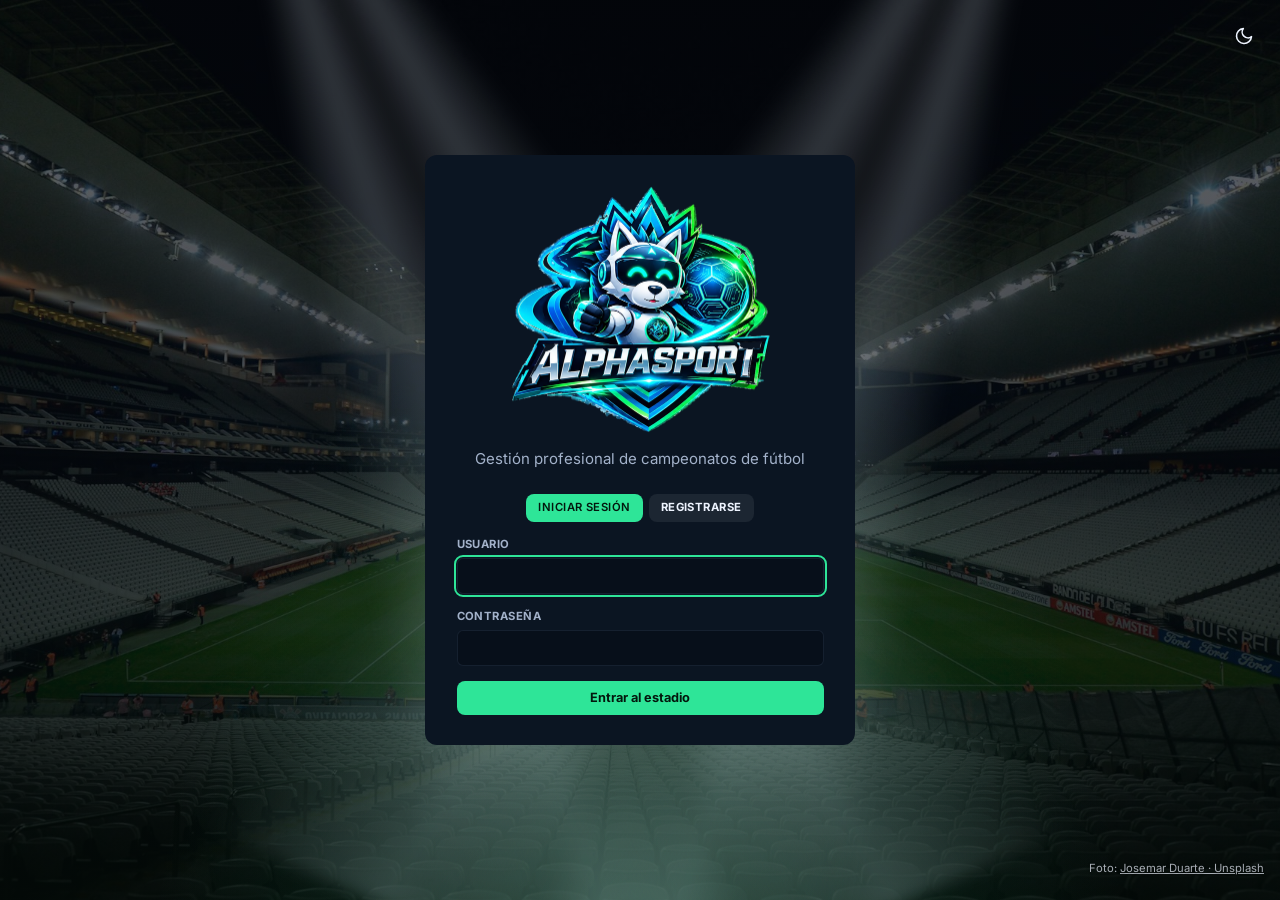
==== web/index.html @ e6d2677d "fix: reglas del usuario y validación en vivo en ambos tipos de cuenta Se reprodujo con una prueba lo" ====
<!DOCTYPE html>
<html lang="es">
<head>
  <meta charset="UTF-8">
  <meta name="viewport" content="width=device-width, initial-scale=1">
  <meta name="theme-color" content="#05080f">
  <title>AlphaSport · Gestor de campeonatos</title>
  <link rel="icon" href="img/logo.png" type="image/png">
  <script>try { if (localStorage.getItem('alphasport.tema') === 'claro') document.documentElement.dataset.tema = 'claro'; } catch (e) {}</script>
  <link rel="stylesheet" href="css/estilos.css">
</head>
<body>
  <div class="fondo-estadio" aria-hidden="true"><span class="foco izq"></span><span class="foco der"></span></div>

  <section id="login" class="login" hidden>
    <button class="btn fantasma icono tema-login" data-tema-alternar aria-label="Cambiar entre modo claro y oscuro" title="Modo claro / oscuro"><svg class="ico" viewBox="0 0 24 24" aria-hidden="true"><path d="M21 12.8A9 9 0 1 1 11.2 3a7 7 0 0 0 9.8 9.8Z"/></svg></button>
    <div class="login-escena">
    <!-- Al registrarse, dos lobitos salen de detrás del panel, uno por cada lado, saludando. -->
    <div class="lobito-lado izq" aria-hidden="true"><div class="lobito-asoma"><img src="img/mascota.webp" alt=""><span class="mano">👋</span></div></div>
    <div class="lobito-lado der" aria-hidden="true"><div class="lobito-asoma"><img src="img/mascota.webp" alt=""><span class="mano">👋</span></div></div>
    <div class="login-tarjeta vidrio">
      <img class="logo-login" src="img/logo-texto.png" alt="AlphaSport">
      <p class="login-lema">Gestión profesional de campeonatos de fútbol</p>
      <div class="pestanas-mini pestanas-acceso" role="tablist" aria-label="Acceso">
        <button type="button" role="tab" id="tabEntrar" data-acceso="entrar" class="activa" aria-selected="true" aria-controls="formLogin">Iniciar sesión</button>
        <button type="button" role="tab" id="tabRegistro" data-acceso="registro" aria-selected="false" aria-controls="formRegistro">Registrarse</button>
      </div>
      <form id="formLogin" class="form-acceso" role="tabpanel" aria-labelledby="tabEntrar">
        <label class="campo">Usuario<input id="loginUsuario" autocomplete="username" required autofocus></label>
        <label class="campo">Contraseña<input id="loginClave" type="password" autocomplete="current-password" required></label>
        <p id="loginError" class="error" role="alert" hidden>Usuario o contraseña incorrectos.</p>
        <button class="btn primario ancho" type="submit">Entrar al estadio</button>
      </form>
      <form id="formRegistro" class="form-acceso" role="tabpanel" aria-labelledby="tabRegistro" novalidate hidden>
        <fieldset class="tipos-cuenta">
          <legend class="campo">Tipo de cuenta</legend>
          <label class="tipo-cuenta">
            <input type="radio" name="tipoCuenta" value="ORGANIZADOR">
            <span><b>Organizador</b><small>Crea y gestiona torneos, equipos, partidos y noticias.</small></span>
          </label>
          <label class="tipo-cuenta">
            <input type="radio" name="tipoCuenta" value="AFICIONADO">
            <span><b>Aficionado</b><small>Sigue resultados y noticias, comenta y califica a los jugadores.</small></span>
          </label>
        </fieldset>
        <label class="campo">Nombre<input id="regNombre" autocomplete="name" maxlength="80" required></label>
        <label class="campo">Usuario<input id="regUsuario" autocomplete="username" maxlength="20" required spellcheck="false" autocapitalize="none">
          <small id="ayudaUsuario" class="pista-campo"></small>
          <ul id="reglasUsuario" class="reglas-clave" aria-label="Requisitos del usuario"></ul></label>
        <label class="campo">Correo<input id="regCorreo" type="email" autocomplete="email" maxlength="254" required>
          <small id="estadoCorreo" class="pista-campo" aria-live="polite"></small></label>
        <label class="campo">Contraseña<input id="regClave" type="password" autocomplete="new-password" maxlength="128" required>
          <ul id="reglasClave" class="reglas-clave" aria-label="Requisitos de la contraseña"></ul></label>
        <label class="campo">Confirmar contraseña<input id="regConfirmacion" type="password" autocomplete="new-password" maxlength="128" required>
          <small id="estadoConfirmacion" class="pista-campo" aria-live="polite"></small></label>
        <p id="registroError" class="error" role="alert" hidden></p>
        <button class="btn primario ancho" type="submit">Crear cuenta</button>
        <p id="avisoCuentasLocales" class="login-cambio" hidden>En la versión web sola, las cuentas se guardan solo en este navegador.</p>
      </form>
    </div>
    </div>
    <!-- Lobito pequeño que aparece en distintos sitios a los lados del panel, patea el balón y desaparece. -->
    <div class="lobito-patea" aria-hidden="true"><div class="lobito-giro"><img class="lobito" src="img/lobito-patea.webp" alt=""><img class="lobito-balon" src="img/balon-lobito.webp" alt=""></div></div>
    <p class="credito-foto"><span class="noche">Foto: <a href="https://unsplash.com/photos/an-empty-stadium-with-a-soccer-field-at-night-pitDMdAjynU" target="_blank" rel="noopener">Josemar Duarte · Unsplash</a></span><span class="dia">Foto: <a href="https://unsplash.com/photos/green-and-brown-football-stadium-under-blue-sky-during-daytime-wbdrpnbn_DE" target="_blank" rel="noopener">Miguel Ramírez · Unsplash</a></span></p>
  </section>

  <div id="app" class="app" hidden>
    <aside class="barra-lateral vidrio">
      <div class="marca-lateral"><img src="img/logo.png" alt=""><span>Alpha<b>Sport</b></span><small>Gestor de campeonatos</small>
        <div id="perfil" class="perfil" hidden><span id="perfilInicial" class="perfil-avatar" aria-hidden="true"></span><span class="perfil-texto"><small>Bienvenido</small><strong id="perfilUsuario"></strong></span></div></div>
      <nav class="navegacion" id="navegacionSecciones" aria-label="Secciones">
        <button data-vista="campeonatos" hidden><svg viewBox="0 0 24 24"><path d="M8 4h8v5a4 4 0 0 1-8 0V4ZM8 6H5a3 3 0 0 0 3 4M16 6h3a3 3 0 0 1-3 4M12 13v4M9 17h6v4H9z"/></svg><span id="navCampeonatos">Mis campeonatos</span></button>
        <button data-vista="equipos" class="activa"><svg viewBox="0 0 24 24"><path d="M12 2 4 5v6c0 5 3.4 9.4 8 11 4.6-1.6 8-6 8-11V5l-8-3Z"/></svg><span>Equipos</span></button>
        <button data-vista="partidos"><svg viewBox="0 0 24 24"><rect x="3" y="5" width="18" height="16" rx="2"/><path d="M3 10h18M8 3v4M16 3v4"/></svg><span id="navPartidos">Partidos</span></button>
        <button data-vista="votaciones" hidden><svg viewBox="0 0 24 24"><path d="m12 3 2.7 5.8 6.3.8-4.6 4.3 1.2 6.2L12 17l-5.6 3.1 1.2-6.2L3 9.6l6.3-.8Z"/></svg><span>Votaciones <b id="cuentaVotaciones" class="contador" hidden></b></span></button>
        <button data-vista="posiciones"><svg viewBox="0 0 24 24"><path d="M4 20V10M10 20V4M16 20v-7M22 20H2"/></svg><span>Posiciones</span></button>
        <button data-vista="llaves"><svg viewBox="0 0 24 24"><path d="M3 4h5v6H3M3 14h5v6H3M8 7h4v10H8M12 12h5M17 9h4v6h-4"/></svg><span>Llaves</span></button>
        <button data-vista="sanciones"><svg viewBox="0 0 24 24"><rect x="5" y="4" width="9" height="13" rx="1.5"/><rect x="10" y="7" width="9" height="13" rx="1.5"/></svg><span>Estadísticas</span></button>
        <button data-vista="noticias"><svg viewBox="0 0 24 24"><path d="M4 5h13v14H6a2 2 0 0 1-2-2V5ZM17 9h3v8a2 2 0 0 1-2 2M7 9h7M7 13h7M7 16h4"/></svg><span>Noticias</span></button>
        <button data-vista="reglas"><svg viewBox="0 0 24 24"><path d="M6 3h9l4 4v14H6zM15 3v4h4M9 12h7M9 16h7"/></svg><span>Reglas</span></button>
        <button type="button" class="nav-mas" id="navMas" aria-expanded="false" aria-controls="navegacionSecciones" hidden><svg viewBox="0 0 24 24"><path d="M4 7h16M4 12h16M4 17h16"/></svg><span>Más</span></button>
      </nav>
      <div class="lateral-pie">
        <span id="chipRol" class="chip chip-rol"></span>
        <button id="btnHistorial" class="btn fantasma ancho"><svg class="ico" viewBox="0 0 24 24" aria-hidden="true"><path d="M8 4h8v5a4 4 0 0 1-8 0V4ZM8 6H5a3 3 0 0 0 3 4M16 6h3a3 3 0 0 1-3 4M12 13v4M9 17h6v4H9z"/></svg>Historial</button>
        <button class="btn fantasma ancho boton-tema" data-tema-alternar><svg class="ico" viewBox="0 0 24 24" aria-hidden="true"><path d="M21 12.8A9 9 0 1 1 11.2 3a7 7 0 0 0 9.8 9.8Z"/></svg>Modo claro / oscuro</button>
      </div>
    </aside>

    <main class="principal">
      <header class="marcador-principal vidrio">
        <img class="logo-movil" src="img/logo.png" alt="AlphaSport">
        <div class="marcador-info">
          <h1 id="titulo">AlphaSport</h1>
          <label id="filaSelector" class="selector-campeonato" hidden>Campeonato <select id="selCampeonato" aria-label="Campeonato que gestiona"></select></label>
          <div class="chips"><span id="sobreEstado" class="chip chip-estado">En curso</span><span id="chipFormato" class="chip"></span><span id="chipEquipos" class="chip"></span><span id="chipLectura" class="chip chip-lectura" hidden>Visitante · solo lectura</span></div>
          <p id="estado" class="estado-vivo"></p>
        </div>
        <div class="marcador-acciones">
          <button id="btnAvanzar" class="btn primario grande" data-solo-admin>Iniciar campeonato</button>
          <button id="btnCampeon" class="btn dorado" hidden>Ver campeón</button>
          <button class="btn fantasma icono tema-movil" data-tema-alternar aria-label="Cambiar entre modo claro y oscuro" title="Modo claro / oscuro"><svg class="ico" viewBox="0 0 24 24" aria-hidden="true"><path d="M21 12.8A9 9 0 1 1 11.2 3a7 7 0 0 0 9.8 9.8Z"/></svg></button>
          <div class="menu">
            <button id="btnMenu" class="btn fantasma" aria-haspopup="menu" aria-expanded="false" aria-controls="menuArchivo"><svg class="ico" viewBox="0 0 24 24" aria-hidden="true"><path d="M4 7h16M4 12h16M4 17h16"/></svg>Archivo</button>
            <div id="menuArchivo" class="menu-lista vidrio" role="menu" aria-labelledby="btnMenu" hidden>
              <button role="menuitem" tabindex="-1" data-accion="nuevo" data-solo-admin>Nuevo campeonato…</button>
              <button role="menuitem" tabindex="-1" data-accion="siguiente" id="menuSiguiente" data-solo-admin>Siguiente torneo corto (Clausura)…</button>
              <button role="menuitem" tabindex="-1" data-accion="cambiarFormato" data-solo-admin>Cambiar formato del campeonato…</button>
              <button role="menuitem" tabindex="-1" data-accion="terminar" data-solo-admin>Terminar campeonato…</button>
              <button role="menuitem" tabindex="-1" data-accion="cancelar" class="opcion-peligro" data-solo-admin>Eliminar campeonato…</button>
              <hr role="separator" data-solo-admin>
              <button role="menuitem" tabindex="-1" data-accion="exportar">Descargar respaldo</button>
              <button role="menuitem" tabindex="-1" data-accion="importar" data-solo-admin>Abrir respaldo…</button>
              <button role="menuitem" tabindex="-1" data-accion="historialTxt">Exportar historial (.txt)</button>
              <button role="menuitem" tabindex="-1" data-accion="historial">Historial de campeonatos</button>
              <hr role="separator">
              <button role="menuitem" tabindex="-1" data-accion="salir">Cerrar sesión</button>
              <button role="menuitem" tabindex="-1" data-accion="cerrar" id="menuCerrar">Cerrar programa</button>
            </div>
          </div>
        </div>
        <input id="archivoImportar" type="file" hidden>
      </header>

      <section id="vista-campeonatos" class="vista" hidden>
        <div class="cabecera-vista">
          <div><h2 id="tituloCampeonatos">Mis campeonatos</h2><p id="ayudaCampeonatos" class="sutil">Cada campeonato tiene sus propios equipos, partidos y resultados. Elija cuál gestionar.</p></div>
          <button type="button" id="btnNuevoCampeonato" class="btn" data-solo-admin>+ Nuevo campeonato</button>
        </div>
        <div id="listaCampeonatos" class="grid-campeonatos"></div>
        <div id="bloqueSinOrganizador" hidden>
          <h3 class="titulo-seccion">Campeonatos sin organizador</h3>
          <p class="sutil pequeno">Quedaron de antes de que hubiera varios campeonatos. El primero que lo tome pasa a gestionarlo.</p>
          <div id="listaSinOrganizador" class="grid-campeonatos"></div>
        </div>
      </section>

      <section id="vista-equipos" class="vista">
        <div class="cabecera-vista">
          <div><h2>Equipos</h2><p id="ayudaEquipos" class="sutil"></p></div>
          <form id="formRapido" class="fila-form" data-solo-admin>
            <input id="nombreRapido" placeholder="Nombre del equipo" maxlength="60">
            <button class="btn">Agregar</button>
            <button type="button" id="btnEquipoCompleto" class="btn fantasma">+ Con plantilla</button>
            <button type="button" id="btnDatosPrueba" class="btn fantasma" title="Crear equipos inventados con plantilla completa a partir de una semilla"><svg class="ico" viewBox="0 0 24 24" aria-hidden="true"><path d="M12 3a9 9 0 1 0 0 18 9 9 0 0 0 0-18Zm0 4 3.5 2.6-1.3 4.1H9.8L8.5 9.6 12 7Z"/></svg>Datos de prueba</button>
          </form>
        </div>
        <div id="barraDivisiones" class="barra-divisiones vidrio" hidden></div>
        <div id="gridEquipos" class="grid-equipos"></div>
      </section>

      <section id="vista-partidos" class="vista" hidden>
        <div class="cabecera-vista">
          <div><h2 id="tituloPartidos">Partidos</h2><p id="ayudaPartidos" class="sutil">Calendario y resultados.</p></div>
          <div class="filtros">
            <button type="button" id="btnRapido" data-solo-admin class="btn mini fantasma" aria-pressed="false" title="Escribir los marcadores directamente en la lista"><svg class="ico" viewBox="0 0 24 24" aria-hidden="true"><path d="M13 2 4 14h7l-1 8 9-12h-7l1-8Z"/></svg>Carga rápida</button>
            <select id="filtroFase" aria-label="Fase"></select>
            <select id="filtroEstado" aria-label="Estado">
              <option value="todos">Todos los estados</option><option value="pendientes">Pendientes</option>
              <option value="jugados">Jugados</option><option value="aplazados">Aplazados / suspendidos</option>
            </select>
            <select id="filtroEquipo" aria-label="Equipo"></select>
          </div>
        </div>
        <!-- Administrador: la gestión del partido en dos pasos (como Noticias) -->
        <div id="pestanasPartidos" class="pestanas-mini pestanas-noticias" role="tablist" aria-label="Gestionar partidos" hidden>
          <button type="button" role="tab" id="tabPrevia" data-pp="previa" aria-controls="listaPartidos">Previa del partido <span id="cuentaPrevia" class="contador">0</span></button>
          <button type="button" role="tab" id="tabResultados" data-pp="resultados" aria-controls="listaPartidos">Registrar resultados</button>
        </div>
        <p id="ayudaPestanaPartidos" class="sutil pequeno" hidden></p>
        <div id="listaPartidos"></div>
      </section>

      <!-- [REQ-07] Solo visitante: partidos con la votación abierta -->
      <section id="vista-votaciones" class="vista" hidden>
        <div class="cabecera-vista"><div><h2>Votaciones</h2><p class="sutil">Califique del 1 al 10 a los jugadores de los partidos terminados antes de que cierre la votación.</p></div></div>
        <div id="listaVotaciones" class="lista-votaciones"></div>
      </section>

      <section id="vista-posiciones" class="vista" hidden>
        <div class="cabecera-vista">
          <h2>Tabla de posiciones</h2>
          <div class="filtros">
            <button type="button" id="btnColumnas" class="btn mini fantasma columnas-tabla" aria-pressed="false">Ver todas las columnas</button>
            <select id="selectorTabla" aria-label="Tabla"></select>
          </div>
        </div>
        <div class="tabla-envoltura vidrio">
          <table id="tablaPos" class="tabla posiciones">
            <caption class="solo-lector">Tabla de posiciones</caption>
            <thead><tr><th scope="col" class="num"><abbr title="Posición">#</abbr></th><th scope="col">Equipo</th>
              <th scope="col" class="num"><abbr title="Partidos jugados">PJ</abbr></th><th scope="col" class="num extra"><abbr title="Ganados">G</abbr></th>
              <th scope="col" class="num extra"><abbr title="Empatados">E</abbr></th><th scope="col" class="num extra"><abbr title="Perdidos">P</abbr></th>
              <th scope="col" class="num extra"><abbr title="Goles a favor">GF</abbr></th><th scope="col" class="num extra"><abbr title="Goles en contra">GC</abbr></th>
              <th scope="col" class="num"><abbr title="Diferencia de goles">DG</abbr></th><th scope="col" class="num extra"><abbr title="Tarjetas amarillas">TA</abbr></th>
              <th scope="col" class="num extra"><abbr title="Tarjetas rojas">TR</abbr></th><th scope="col" class="num"><abbr title="Puntos">Pts</abbr></th></tr></thead>
            <tbody id="tablaPosiciones"></tbody>
          </table>
        </div>
        <p id="leyendaPosiciones" class="sutil pequeno"></p>
      </section>

      <section id="vista-llaves" class="vista" hidden>
        <div class="cabecera-vista"><h2>Llaves</h2></div>
        <div id="contenedorLlaves"></div>
      </section>

      <section id="vista-sanciones" class="vista" hidden>
        <div class="cabecera-vista">
          <div><h2>Estadísticas del campeonato</h2><p id="ayudaEstadisticas" class="sutil"></p></div>
          <div class="pestanas-mini" role="tablist" aria-label="Estadísticas del campeonato">
            <button type="button" role="tab" data-est="goleadores" class="activa" aria-selected="true">Goleadores</button>
            <button type="button" role="tab" data-est="asistencias" aria-selected="false">Asistencias</button>
            <button type="button" role="tab" data-est="valla" aria-selected="false">Valla menos vencida</button>
            <button type="button" role="tab" data-est="juegoLimpio" aria-selected="false">Juego limpio</button>
          </div>
        </div>

        <div id="est-goleadores" class="panel-estadistica" role="tabpanel">
          <div class="tabla-envoltura vidrio">
            <table class="tabla">
              <thead><tr><th scope="col" class="num">#</th><th scope="col">Jugador</th><th scope="col">Equipo</th><th scope="col" class="num">Goles</th><th scope="col" class="num"><abbr title="Asistencias">Asist.</abbr></th></tr></thead>
              <tbody id="tablaGoleadores"></tbody>
            </table>
          </div>
          <p id="golesSinAutor" class="sutil pequeno"></p>
          <h3 class="titulo-registro" data-solo-admin>Registro de goles</h3>
          <div class="tabla-envoltura vidrio" data-solo-admin>
            <table class="tabla apilable">
              <thead><tr><th scope="col">Partido</th><th scope="col" class="num">Min.</th><th scope="col">Equipo</th><th scope="col">Gol</th><th scope="col">Asistencia</th><th scope="col"><span class="solo-lector">Acción</span></th></tr></thead>
              <tbody id="tablaRegistroGoles"></tbody>
            </table>
          </div>
        </div>

        <div id="est-asistencias" class="panel-estadistica" role="tabpanel" hidden>
          <div class="tabla-envoltura vidrio">
            <table class="tabla">
              <thead><tr><th scope="col" class="num">#</th><th scope="col">Jugador</th><th scope="col">Equipo</th><th scope="col" class="num">Asistencias</th><th scope="col" class="num">Goles</th></tr></thead>
              <tbody id="tablaAsistencias"></tbody>
            </table>
          </div>
        </div>

        <div id="est-valla" class="panel-estadistica" role="tabpanel" hidden>
          <div class="tabla-envoltura vidrio">
            <table class="tabla">
              <thead><tr><th scope="col" class="num">#</th><th scope="col">Equipo</th><th scope="col" class="num"><abbr title="Partidos jugados">PJ</abbr></th><th scope="col" class="num">Goles recibidos</th><th scope="col" class="num">Por partido</th><th scope="col" class="num">Vallas invictas</th></tr></thead>
              <tbody id="tablaValla"></tbody>
            </table>
          </div>
          <p class="sutil pequeno">Orden: menos goles recibidos por partido; luego menos goles en total y más vallas invictas.</p>
        </div>

        <div id="est-juegoLimpio" class="panel-estadistica" role="tabpanel" hidden>
          <div class="tabla-envoltura vidrio">
            <table class="tabla">
              <thead><tr><th scope="col" class="num">#</th><th scope="col">Equipo</th><th scope="col" class="num"><abbr title="Partidos jugados">PJ</abbr></th><th scope="col" class="num">Amarillas</th><th scope="col" class="num">Rojas</th><th scope="col" class="num">Puntos</th><th scope="col" class="num">Por partido</th></tr></thead>
              <tbody id="tablaFairPlay"></tbody>
            </table>
          </div>
          <p class="sutil pequeno">Amarilla = 1 punto, roja = 3. Gana el que tenga menos puntos por partido.</p>
          <div class="cabecera-vista sub-cabecera">
            <div><h2>Tarjetas y sanciones</h2><p id="resumenSanciones" class="sutil"></p></div>
            <select id="filtroSanciones" aria-label="Filtro">
              <option value="todas">Todas las tarjetas</option><option value="rojas">Solo rojas</option><option value="pendientes">Suspensiones vigentes</option>
            </select>
          </div>
          <div class="tabla-envoltura vidrio">
            <table class="tabla apilable">
              <thead><tr><th scope="col">Partido</th><th scope="col">Fecha</th><th scope="col">Equipo</th><th scope="col">Jugador</th><th scope="col">Tarjeta</th><th scope="col" class="num">Fechas</th><th scope="col">Estado</th><th scope="col"><span class="solo-lector">Acción</span></th></tr></thead>
              <tbody id="tablaSanciones"></tbody>
            </table>
          </div>
        </div>
      </section>

      <section id="vista-noticias" class="vista" hidden>
        <div class="cabecera-vista">
          <div><h2>Noticias</h2><p id="ayudaNoticias" class="sutil"></p></div>
          <button type="button" id="btnNuevaNoticia" class="btn primario"></button>
        </div>
        <!-- Administrador: dos pestañas para no mezclar lo que espera moderación con lo publicado -->
        <div id="pestanasNoticias" class="pestanas-mini pestanas-noticias" role="tablist" aria-label="Noticias del administrador" hidden>
          <button type="button" role="tab" id="tabPendientes" data-nt="pendientes" aria-controls="panelPendientes">Pendientes por aprobar <span id="cuentaPendientes" class="contador">0</span></button>
          <button type="button" role="tab" id="tabPublicadas" data-nt="publicadas" aria-controls="panelPublicadas">Publicadas y oficiales <span id="cuentaPublicadas" class="contador">0</span></button>
        </div>
        <section id="panelPendientes" class="panel-noticias" role="tabpanel" aria-labelledby="tabPendientes" hidden>
          <p class="sutil pequeno">Aportes enviados por los visitantes. Nadie los ve hasta que usted los apruebe.</p>
          <div id="listaPendientes" class="lista-noticias"></div>
        </section>
        <section id="panelPublicadas" class="panel-noticias" role="tabpanel" aria-labelledby="tabPublicadas">
          <p id="ayudaPublicadas" class="sutil pequeno" hidden>Lo que ven los visitantes: las noticias oficiales y los aportes ya aprobados.</p>
          <div id="listaNoticias" class="lista-noticias"></div>
        </section>
      </section>

      <section id="vista-reglas" class="vista" hidden>
        <div class="cabecera-vista"><h2>Reglas del campeonato</h2></div>
        <div class="dos-columnas">
          <article class="tarjeta vidrio">
            <h3 id="reglasFormato"></h3>
            <p id="reglasDescripcion" class="sutil"></p>
            <ul id="reglasLista" class="lista-reglas"></ul>
          </article>
          <article class="tarjeta vidrio">
            <h3>Criterios de desempate</h3>
            <p class="sutil">Se aplican en este orden cuando dos equipos empatan en puntos.</p>
            <div id="criteriosReglas"></div>
            <button id="btnAplicarCriterios" class="btn" data-solo-admin>Aplicar criterios</button>
          </article>
        </div>
      </section>
    </main>
  </div>

  <dialog id="dlgMensaje" class="dialogo pequeno-dlg">
    <h3 id="msgTitulo"></h3>
    <div id="msgTexto" class="msg-texto"></div>
    <div class="acciones"><button id="msgNo" class="btn fantasma">Cancelar</button><button id="msgSi" class="btn primario">Aceptar</button></div>
  </dialog>

  <dialog id="dlgEquipo" class="dialogo">
    <form id="formEquipo">
      <h3 id="eqTitulo">Equipo</h3>
      <div class="eq-cabecera">
        <div class="eq-escudo">
          <button type="button" id="eqEscudo" class="escudo-boton" aria-label="Escudo del equipo"></button>
          <button type="button" id="eqSubirEscudo" class="btn mini fantasma">Subir escudo</button>
        </div>
        <div class="rejilla-2">
          <label class="campo">Nombre del equipo<input id="eqNombre" maxlength="60" required></label>
          <label class="campo">Estadio / cancha<input id="eqEstadio" maxlength="60"></label>
        </div>
      </div>
      <fieldset class="grupo"><legend>Director técnico</legend>
        <div class="rejilla-3">
          <label class="campo">Nombre<input id="dtNombre" maxlength="60"></label>
          <label class="campo">Documento<input id="dtDocumento" maxlength="20"></label>
          <label class="campo">Nacionalidad<input id="dtNacionalidad" maxlength="30"></label>
        </div>
      </fieldset>
      <fieldset class="grupo"><legend>Plantilla</legend>
        <div class="fila-jugador">
          <button type="button" id="jgFoto" class="foto-boton" aria-label="Foto tipo cédula del jugador"></button>
          <label class="campo">Dorsal<input id="jgDorsal" type="number" min="1" max="99"></label>
          <label class="campo">Nombre<input id="jgNombre" maxlength="60"></label>
          <label class="campo">Documento<input id="jgDocumento" maxlength="20"></label>
          <label class="campo">Posición<select id="jgPosicion"></select></label>
          <button type="button" id="jgAgregar" class="btn">Agregar</button>
        </div>
        <p id="jgError" class="error" role="alert" hidden></p>
        <div class="tabla-envoltura"><table class="tabla compacta">
          <thead><tr><th><span class="solo-lector">Foto</span></th><th class="num">#</th><th>Jugador</th><th>Documento</th><th>Posición</th><th>Tarjetas</th><th></th></tr></thead>
          <tbody id="tablaJugadores"></tbody>
        </table></div>
      </fieldset>
      <p id="eqError" class="error" role="alert" hidden></p>
      <div class="acciones"><button type="button" id="eqCancelar" class="btn fantasma">Cancelar</button><button class="btn primario">Guardar equipo</button></div>
    </form>
  </dialog>

  <dialog id="dlgPartido" class="dialogo" aria-labelledby="ptContexto">
    <form id="formPartido">
      <h3 id="ptContexto"></h3>
      <div class="marcador-partido">
        <span id="ptLocal" class="equipo-nombre"></span>
        <div id="ptLed" class="goles-led"><input id="ptGL" type="number" min="0" inputmode="numeric" placeholder="–" aria-label="Goles local" aria-describedby="ptError"><span>:</span><input id="ptGV" type="number" min="0" inputmode="numeric" placeholder="–" aria-label="Goles visitante" aria-describedby="ptError"></div>
        <span id="ptVs" class="vs" hidden>VS</span>
        <span id="ptVisitante" class="equipo-nombre"></span>
      </div>
      <p id="ptAyudaPrevia" class="sutil pequeno" hidden>Lo que guarde aquí lo ve el visitante en la previa del partido y queda listo en «Registrar resultados» para anotar goles, tarjetas y cambios.</p>
      <div id="ptFilaEstado" class="rejilla-2">
        <!-- Las opciones dependen del paso: la previa (pendiente / aplazado / suspendido) o el resultado (jugado / en juego) -->
        <label class="campo">Estado<select id="ptEstado"></select></label>
        <div id="ptPenales" class="penales">
          <label class="check"><input type="checkbox" id="ptHayPenales"> Se definió por penales</label>
          <div class="goles-led mini"><input id="ptPL" type="number" min="0" aria-label="Penales local"><span>:</span><input id="ptPV" type="number" min="0" aria-label="Penales visitante"></div>
        </div>
      </div>
      <!-- ===== Previa del partido: lo que se define antes del pitazo ===== -->
      <fieldset id="ptProgramacion" class="grupo"><legend>Fecha, hora y sede</legend>
        <div class="rejilla-4">
          <label class="campo">Fecha<input id="ptFecha" type="date"></label>
          <label class="campo">Hora<input id="ptHora" type="time"></label>
          <label class="campo">Sede / estadio<input id="ptSede" maxlength="60"></label>
          <label class="campo">Observaciones<input id="ptObs" maxlength="120"></label>
        </div>
      </fieldset>
      <!-- Registrar resultados: la alineación de la previa queda resumida (y plegada si está completa) -->
      <div id="ptResumenPrevia" class="resumen-previa">
        <div><b>Alineación de la previa</b><p id="ptResumenTexto" class="sutil pequeno"></p><p id="ptSinXI" class="advertencia pequeno" hidden>Para registrar cambios hace falta el XI inicial de los dos equipos. Defínalo en la «Previa del partido» o aquí mismo.</p></div>
        <button type="button" id="ptPlegar" class="btn mini fantasma" aria-controls="ptAlineacion" aria-expanded="false">Corregir alineación</button>
      </div>
      <div id="ptAlineacion">
      <fieldset id="ptFormacion" class="grupo"><legend>Formación táctica</legend>
        <div class="rejilla-2">
          <label class="campo"><span id="fmLocalNombre"></span><select id="fmLocal"></select></label>
          <label class="campo"><span id="fmVisitanteNombre"></span><select id="fmVisitante"></select></label>
        </div>
        <p class="sutil pequeno">El detalle del partido ubica el XI en la cancha según esta formación.</p>
      </fieldset>
      <fieldset id="ptXI" class="grupo"><legend>XI inicial</legend>
        <p class="sutil pequeno">Marque los 11 jugadores que inician el partido en cada equipo. Los demás quedan como suplentes y son los únicos que pueden entrar en un cambio.</p>
        <div id="xiEquipos" class="xi-equipos"></div>
      </fieldset>
      </div>
      <!-- ===== Registrar resultados: lo que pasó en el juego ===== -->
      <fieldset id="ptGoles" class="grupo"><legend>Goles</legend>
        <div class="fila-gol">
          <label class="campo">Equipo<select id="glEquipo"></select></label>
          <label class="campo campo-minuto">Minuto<input id="glMinuto" type="number" min="1" max="130" inputmode="numeric" placeholder="–"></label>
          <label class="check check-campo"><input type="checkbox" id="glEnContra"> En contra (autogol)</label>
          <label class="campo">Autor<select id="glAutor"></select></label>
          <label class="campo">Asistencia<select id="glAsistente"></select></label>
          <button type="button" id="glAgregar" class="btn">Agregar gol</button>
        </div>
        <ul id="glLista" class="lista-tarjetas lista-goles"></ul>
        <p class="sutil pequeno">Registrar quién marcó alimenta las tablas de goleadores y asistencias. No puede haber más goles registrados que en el marcador.</p>
      </fieldset>
      <fieldset id="ptTarjetas" class="grupo"><legend>Tarjetas por jugador</legend>
        <div class="fila-tarjeta">
          <label class="campo">Equipo<select id="tjEquipo"></select></label>
          <label class="campo">Jugador<select id="tjJugador"></select></label>
          <label class="campo">Tarjeta<select id="tjTipo"><option value="AMARILLA">Amarilla</option><option value="ROJA">Roja</option></select></label>
          <label class="campo campo-minuto">Minuto<input id="tjMinuto" type="number" min="1" max="130" inputmode="numeric" placeholder="–"></label>
          <label id="tjFilaFechas" class="campo">Fechas fuera<input id="tjFechas" type="number" min="1" max="20" value="1"></label>
          <button type="button" id="tjAgregar" class="btn">Agregar</button>
        </div>
        <ul id="tjLista" class="lista-tarjetas"></ul>
        <p id="tjSuspendidos" class="sutil pequeno"></p>
      </fieldset>
      <fieldset id="ptCambios" class="grupo"><legend>Cambios</legend>
        <div class="fila-cambio">
          <label class="campo">Equipo<select id="cbEquipo"></select></label>
          <label class="campo campo-minuto">Minuto<input id="cbMinuto" type="number" min="1" max="130" inputmode="numeric" placeholder="66"></label>
          <label class="campo">Sale<select id="cbSale"></select></label>
          <label class="campo">Entra<select id="cbEntra"></select></label>
          <button type="button" id="cbAgregar" class="btn">Agregar cambio</button>
        </div>
        <ul id="cbLista" class="lista-tarjetas lista-cambios"></ul>
        <p class="sutil pequeno">El minuto se conserva para anotar seguido varios cambios hechos al mismo tiempo.</p>
      </fieldset>
      <!-- [REQ-07] Cuánto dura la votación del público: se decide en la previa o con el resultado -->
      <fieldset class="grupo"><legend>Votación del público</legend>
        <div id="vtControles">
          <p class="sutil pequeno">Tiempo que tienen los visitantes para calificar a los jugadores, contado desde el final del partido.</p>
          <div class="fila-votacion">
            <select id="vtTiempo" aria-label="Tiempo de votación"></select>
            <span id="vtOtro"><input id="vtHoras" type="number" inputmode="numeric" aria-label="Horas de votación"> <span id="vtRango" class="sutil pequeno"></span></span>
            <button type="button" id="vtCerrar" class="btn mini peligro" hidden>Cerrar votación ahora</button>
          </div>
        </div>
        <p id="vtEstado" class="sutil pequeno"></p>
      </fieldset>
      <p id="ptError" class="error" role="alert" hidden></p>
      <div class="acciones-izq acciones-secundarias">
        <button type="button" id="ptVerDetalle" class="btn mini fantasma">Ver detalle</button>
        <button type="button" id="ptWoLocal" class="btn mini fantasma">W.O. gana local</button>
        <button type="button" id="ptWoVisitante" class="btn mini fantasma">W.O. gana visitante</button>
        <button type="button" id="ptBorrar" class="btn mini peligro">Borrar resultado</button>
      </div>
      <div class="acciones"><button type="button" id="ptCancelar" class="btn fantasma">Cancelar</button><button id="ptGuardar" class="btn primario">Guardar</button></div>
    </form>
  </dialog>

  <dialog id="dlgDetalle" class="dialogo ancho-dlg dlg-detalle" aria-labelledby="dpContexto">
    <div class="cabecera-dlg">
      <h3 id="dpContexto"></h3>
      <button type="button" id="dpX" class="btn fantasma mini" aria-label="Cerrar">✕</button>
    </div>
    <div id="dpCabecera"></div>
    <div class="pestanas-mini detalle-pestanas" role="tablist" aria-label="Detalle del partido">
      <button type="button" role="tab" data-dp="resumen" class="activa" aria-selected="true">Resumen</button>
      <button type="button" role="tab" data-dp="calificaciones" aria-selected="false">Calificaciones</button>
      <button type="button" role="tab" data-dp="caraACara" aria-selected="false">Cara a cara</button>
      <button type="button" role="tab" data-dp="racha" aria-selected="false">Racha</button>
      <button type="button" role="tab" data-dp="alineaciones" aria-selected="false">Alineaciones</button>
    </div>
    <div id="dpPanel" class="detalle-panel" role="tabpanel"></div>
    <div class="acciones"><button type="button" id="dpEditar" class="btn fantasma" data-solo-admin>Editar partido</button><button type="button" id="dpCerrar" class="btn primario">Cerrar</button></div>
  </dialog>

  <dialog id="dlgNoticia" class="dialogo" aria-labelledby="ntTitulo">
    <form id="formNoticia">
      <h3 id="ntTitulo">Nueva noticia</h3>
      <label class="campo">Título<input id="ntTituloNoticia" maxlength="120" required placeholder="Ej.: Los Pumas ganan el clásico en el último minuto"></label>
      <label class="campo">Texto<textarea id="ntCuerpo" rows="7" maxlength="4000" required placeholder="Texto de la noticia"></textarea></label>
      <label class="campo" id="ntFilaAutor">Su nombre<input id="ntAutor" maxlength="40" placeholder="Opcional"></label>
      <p id="ntAvisoPropuesta" class="sutil pequeno">Su noticia no se publica de inmediato: el administrador la revisa y la aprueba o la rechaza.</p>
      <fieldset class="grupo"><legend>Foto (opcional)</legend>
        <div class="noticia-foto-editor">
          <img id="ntVista" alt="Vista previa de la foto" hidden>
          <span id="ntSinFoto" class="sutil">Sin foto</span>
          <div class="acciones-izq">
            <label class="btn fantasma" for="ntArchivo">Elegir foto…</label>
            <input id="ntArchivo" type="file" accept="image/jpeg,image/png,image/gif,image/webp" class="solo-lector">
            <button type="button" id="ntQuitarFoto" class="btn mini fantasma">Quitar foto</button>
          </div>
        </div>
      </fieldset>
      <p id="ntError" class="error" role="alert" hidden></p>
      <div class="acciones"><button type="button" id="ntCancelar" class="btn fantasma">Cancelar</button><button id="ntGuardar" class="btn primario">Publicar</button></div>
    </form>
  </dialog>

  <dialog id="dlgSemilla" class="dialogo pequeno-dlg" aria-labelledby="smTitulo">
    <form id="formSemilla">
      <h3 id="smTitulo">Datos de prueba</h3>
      <p class="sutil">Crea equipos inventados con director técnico, estadio y plantilla completa de 20 jugadores (nombre, documento, dorsal y posición). La misma semilla genera siempre los mismos datos.</p>
      <div class="rejilla-2">
        <label class="campo">Semilla<span class="con-boton"><input id="smSemilla" type="number" min="0" max="999999999" required><button type="button" id="smOtra" class="btn mini fantasma" title="Otra semilla al azar">Otra</button></span></label>
        <label class="campo">Equipos nuevos<input id="smCantidad" type="number" min="0" max="32" value="8"></label>
      </div>
      <label class="check"><input type="checkbox" id="smCompletar" checked> Completar también la plantilla de los equipos que no tienen jugadores</label>
      <p id="smAviso" class="sutil pequeno"></p>
      <p id="smError" class="error" role="alert" hidden></p>
      <div class="acciones"><button type="button" id="smCancelar" class="btn fantasma">Cancelar</button><button class="btn primario">Cargar datos</button></div>
    </form>
  </dialog>

  <dialog id="dlgNuevo" class="dialogo ancho-dlg">
    <form id="formNuevo">
      <h3 id="nvTitulo">Nuevo campeonato</h3>
      <label class="campo">Nombre del campeonato<input id="nvNombre" maxlength="80" placeholder="Ej.: Copa Universitaria 2026" required></label>
      <p id="lblFormato" class="etiqueta-campo">Formato de competencia</p>
      <div id="tarjetasFormato" class="tarjetas-formato" role="radiogroup" aria-labelledby="lblFormato"></div>
      <fieldset class="grupo"><legend>Reglas del formato</legend>
        <div class="rejilla-3">
          <label class="campo" data-para="LIGA GRUPOS_Y_ELIMINATORIA TORNEO_CORTO SUIZO">Puntos por victoria<input id="nvVictoria" type="number" min="0" max="10"></label>
          <label class="campo" data-para="LIGA GRUPOS_Y_ELIMINATORIA TORNEO_CORTO SUIZO">Puntos por empate<input id="nvEmpate" type="number" min="0" max="10"></label>
          <label class="campo" data-para="GRUPOS_Y_ELIMINATORIA">Equipos por grupo<input id="nvTamGrupo" type="number" min="3" max="8"></label>
          <label class="campo" data-para="GRUPOS_Y_ELIMINATORIA">Clasificados por grupo<input id="nvClasGrupo" type="number" min="1" max="4"></label>
          <label class="campo" data-para="TORNEO_CORTO">Clasificados a la liguilla<input id="nvClasPlayoff" type="number" min="2" max="16"></label>
          <label class="campo" data-para="TORNEO_CORTO">Tipo de liguilla<select id="nvTipoPlayoff"><option value="LLAVE">Llave de eliminación</option><option value="CUADRANGULARES">Cuadrangulares</option></select></label>
          <label class="campo" data-para="SUIZO">Rondas del suizo<input id="nvRondas" type="number" min="1" max="20"></label>
          <label class="campo" data-para="SUIZO">Clasificados directos<input id="nvDirectos" type="number" min="0" max="32"></label>
          <label class="campo" data-para="SUIZO">Equipos al repechaje<input id="nvRepechaje" type="number" min="0" max="32"></label>
          <label class="campo" data-para="LIGA">Divisiones (Liga A, B…)<input id="nvDivisiones" type="number" min="1" max="6"></label>
          <label class="campo" data-para="LIGA">Ascensos y descensos por temporada<input id="nvAscensos" type="number" min="0" max="10"></label>
        </div>
        <div class="checks">
          <label class="check" data-para="LIGA GRUPOS_Y_ELIMINATORIA TORNEO_CORTO"><input type="checkbox" id="nvIdaVuelta"> Liga / grupos a ida y vuelta</label>
          <label class="check" data-para="ELIMINACION_DIRECTA GRUPOS_Y_ELIMINATORIA TORNEO_CORTO SUIZO"><input type="checkbox" id="nvElimIdaVuelta"> Eliminatorias a ida y vuelta</label>
          <label class="check" id="filaFinalUnica" data-para="ELIMINACION_DIRECTA GRUPOS_Y_ELIMINATORIA TORNEO_CORTO SUIZO"><input type="checkbox" id="nvFinalUnica"> Final a partido único</label>
          <label class="check" data-para="TORNEO_CORTO"><input type="checkbox" id="nvVentaja"> Ventaja deportiva para el mejor de la fase regular</label>
          <label class="check" data-para="DOBLE_ELIMINACION"><input type="checkbox" id="nvReinicio"> Gran final con reinicio</label>
          <label class="check"><input type="checkbox" id="nvSorteo"> Sorteo aleatorio (si no, por orden de registro)</label>
          <label class="check" id="filaMismosEquipos"><input type="checkbox" id="nvMismosEquipos"> <span id="textoMismosEquipos"></span></label>
        </div>
      </fieldset>
      <fieldset class="grupo"><legend>Criterios de desempate (en orden)</legend><div id="criteriosNuevo"></div></fieldset>
      <div class="acciones"><button type="button" id="nvCancelar" class="btn fantasma">Cancelar</button><button id="nvCrear" class="btn primario">Crear campeonato</button></div>
    </form>
  </dialog>

  <dialog id="dlgHistorial" class="dialogo ancho-dlg">
    <div class="cabecera-dlg">
      <h3>Historial de campeonatos</h3>
      <div class="pestanas-mini"><button data-hs="campeonatos" class="activa">Campeonatos</button><button data-hs="palmares">Palmarés histórico</button></div>
      <button id="hsCerrar" class="btn fantasma mini" aria-label="Cerrar">✕</button>
    </div>
    <div id="hs-campeonatos" class="historial">
      <div class="historial-lista">
        <p id="hsVacio" class="sutil pequeno"></p>
        <ul id="hsLista"></ul>
      </div>
      <div id="hsDetalle" class="historial-detalle">
        <div id="hsPodio" class="podio"></div>
        <div id="hsPremios" class="premios"></div>
        <div class="pestanas-mini"><button data-hsd="clasificacion" class="activa">Clasificación</button><button data-hsd="resultados">Resultados</button><button data-hsd="tarjetas">Tarjetas</button></div>
        <div class="tabla-envoltura"><table class="tabla compacta"><thead id="hsCabecera"></thead><tbody id="hsCuerpo"></tbody></table></div>
        <div class="acciones"><button id="hsEliminar" class="btn peligro mini" data-solo-admin>Eliminar del historial</button><button id="hsDescargar" class="btn mini">Descargar premios (.txt)</button></div>
      </div>
    </div>
    <div id="hs-palmares" hidden>
      <div class="tabla-envoltura"><table class="tabla compacta">
        <thead><tr><th>Equipo</th><th class="num"><abbr title="Títulos (campeón)">Tít.</abbr></th><th class="num"><abbr title="Subcampeonatos">2.º</abbr></th><th class="num">Podios</th><th class="num">Torneos</th><th class="num">PJ</th><th class="num">G</th><th class="num">E</th><th class="num">P</th><th class="num">GF</th><th class="num">GC</th><th class="num">Pts</th></tr></thead>
        <tbody id="hsPalmares"></tbody>
      </table></div>
    </div>
  </dialog>

  <dialog id="dlgCampeon" class="dialogo dlg-campeon" aria-labelledby="cpNombre">
    <div id="cpConfeti" class="confeti" aria-hidden="true"></div>
    <div class="campeon-escena" aria-hidden="true">
      <div class="campeon-rayos"></div>
      <img class="campeon-trofeo" src="img/trofeo.svg" alt="">
    </div>
    <h2 id="cpNombre"></h2>
    <p id="cpTorneo" class="campeon-torneo"></p>
    <p id="cpDt" class="campeon-dt"></p>
    <ul class="campeon-numeros">
      <li><b id="cpPj"></b><span>Jugados</span></li>
      <li><b id="cpG"></b><span>Ganados</span></li>
      <li><b id="cpE"></b><span>Empates</span></li>
      <li><b id="cpP"></b><span>Perdidos</span></li>
      <li><b id="cpGf"></b><span>A favor</span></li>
      <li><b id="cpGc"></b><span>En contra</span></li>
    </ul>
    <div id="cpDivisiones" class="campeon-divisiones" hidden></div>
    <div class="acciones">
      <button type="button" id="cpTabla" class="btn fantasma">Ver la tabla final</button>
      <button type="button" id="cpCerrar" class="btn dorado">Celebrar y cerrar</button>
    </div>
  </dialog>

  <div id="aviso" class="aviso" role="status" aria-live="polite"></div>

  <script src="js/model/modelo.js"></script>
  <script src="js/persistence/almacen.js"></script>
  <script src="js/service/motor.js"></script>
  <script src="js/service/datosPrueba.js"></script>
  <script src="js/service/detalle.js"></script>
  <script src="js/service/estadisticas.js"></script>
  <script src="js/service/noticias.js"></script>
  <script src="js/service/calificaciones.js"></script>
  <script src="js/service/reglasVotacion.js"></script>
  <script src="js/service/cuentas.js"></script>
  <script src="js/service/servicioLocal.js"></script>
  <script src="js/service/servicioRemoto.js"></script>
  <script src="js/ui/cancha.js"></script>
  <script src="js/ui/votaciones.js"></script>
  <script src="js/ui/app.js"></script>
</body>
</html>
---- web/css/estilos.css ----
/* =====================================================================
   AlphaSport · Marcador en vivo (ver DESIGN.md)
   Reglas base de los componentes; la capa «marcador en vivo» del final del
   archivo las deja planas y compactas. Verde = acción y juego. Dorado = logros.
   Fondos: fotos de Unsplash (Josemar Duarte, noche; Miguel Ramírez, día)
   guardadas en img/ (estadio-noche.jpg, estadio-dia.jpg); img/estadio.svg queda de respaldo.
   ===================================================================== */
/* Fuentes (Inter, declarada en la capa final) y fotos locales: la web funciona con doble clic y sin internet. */

:root {
  --foto: url("../img/estadio-noche.jpg");
  --velo: linear-gradient(180deg, rgba(4, 8, 16, .58) 0%, rgba(4, 8, 16, .72) 45%, rgba(3, 10, 8, .86) 100%);
  --borde-fuerte: rgba(120, 240, 190, .42);
  --texto: #eef4ff;
  --sutil: #a3b2ca;
  --cesped: #2ee598;
  --cesped-2: #10b36c;
  --cesped-suave: rgba(46, 229, 152, .14);
  --oro: #f7c75a;
  --oro-2: #d39a22;
  --oro-texto: #f7c75a;
  --plata: #d3dbe8;
  --bronce: #dc9a62;
  --rojo: #ff6b81;
  --ambar: #ffb950;
  --cian: #74dcff;
  --amarilla: #ffd23f;
  --roja: #ff3b55;
  --haz: rgba(225, 242, 255, .2); --haz-centro: rgba(255, 255, 255, .05);
  --suave: cubic-bezier(.22, 1, .36, 1);
  color-scheme: dark;
}

* { box-sizing: border-box; }
html, body { margin: 0; min-height: 100%; }
body { font-family: var(--cuerpo); background: var(--fondo); color: var(--texto); -webkit-font-smoothing: antialiased; }
[hidden] { display: none !important; }
img { max-width: 100%; }
h1, h2, h3, h4 { margin: 0; font-family: var(--titulos); line-height: 1.08; text-wrap: balance; }
h3, h4 { font-weight: 700; }
input, select, button, textarea { font: inherit; color: inherit; }
::selection { background: var(--cesped); color: var(--sobre-cesped); }
abbr[title] { text-decoration: none; cursor: help; }
.ico { width: 1.15em; height: 1.15em; fill: none; stroke: currentColor; stroke-width: 1.9; stroke-linecap: round; stroke-linejoin: round; flex: none; }
.solo-lector { position: absolute; width: 1px; height: 1px; overflow: hidden; clip: rect(0 0 0 0); white-space: nowrap; }
* { scrollbar-width: thin; scrollbar-color: rgba(255, 255, 255, .22) transparent; }

/* ------------------------------------------------------------------ el estadio de fondo y los focos */
.fondo-estadio {
  position: fixed; inset: 0; z-index: -1; pointer-events: none; overflow: hidden;
  background: var(--velo), var(--foto) center 62% / cover no-repeat, url("../img/estadio.svg") center bottom / cover no-repeat, var(--fondo);
}
/* Haces de los reflectores: se encienden al entrar y oscilan muy despacio. */
.fondo-estadio .foco {
  position: absolute; top: -30vh; width: 70vw; height: 150vh; opacity: 0; mix-blend-mode: screen;
  background: conic-gradient(from 0deg at 50% 0, transparent 0 166deg, var(--haz) 174deg, var(--haz-centro, rgba(255, 255, 255, .08)) 180deg, var(--haz) 186deg, transparent 194deg);
  filter: blur(8px);
  animation: encender 1.1s var(--suave) .1s forwards, oscilar 9s ease-in-out 1.2s infinite alternate;
}
.fondo-estadio .foco.izq { left: -18vw; transform-origin: 50% 0; --giro: -24deg; transform: rotate(-24deg); }
.fondo-estadio .foco.der { right: -18vw; transform-origin: 50% 0; --giro: 24deg; transform: rotate(24deg); animation-delay: .25s, 1.35s; }
@keyframes encender { 0% { opacity: 0; } 35% { opacity: .9; } 50% { opacity: .35; } 100% { opacity: 1; } }
@keyframes oscilar { from { transform: rotate(var(--giro)); } to { transform: rotate(calc(var(--giro) * .78)); } }
.fondo-estadio::after { content: ''; position: absolute; inset: 0; background: radial-gradient(ellipse at 50% 120%, rgba(46, 229, 152, .16), transparent 55%); }
/* En la coronación, los focos se vuelven dorados. */
body.coronacion { --haz: rgba(255, 214, 120, .34); }
body.coronacion .fondo-estadio::after { background: radial-gradient(ellipse at 50% 110%, rgba(247, 199, 90, .26), transparent 60%); transition: background .8s; }

/* ------------------------------------------------------------------ vidrio */
.vidrio {
  position: relative;
}

.sutil { color: var(--sutil); }
.pequeno { font-size: .875rem; }
.centro { text-align: center; }
.error { color: var(--rojo); font-weight: 600; margin: .3rem 0; white-space: pre-line; }
.sobretitulo { display: block; color: var(--cesped); }

/* ------------------------------------------------------------------ botones */
.btn {
  position: relative; overflow: hidden; display: inline-flex; align-items: center; justify-content: center; gap: .5rem; cursor: pointer;
  font-family: var(--cuerpo); line-height: 1.1; color: var(--texto);
}
.btn:hover:not(:disabled) { border-color: rgba(255, 255, 255, .26); }
.btn:disabled { opacity: .42; cursor: not-allowed; }
.btn:focus-visible, .navegacion button:focus-visible, .partido:focus-visible, .tarjeta-formato:focus-visible,
.menu-lista button:focus-visible, .pestanas-mini button:focus-visible, .historial-lista button:focus-visible {
  outline: 2px solid var(--cian); outline-offset: 3px;
}
/* El principal brilla como el césped bajo los focos; al pasar el puntero lo cruza un haz de luz. */
.btn.primario, .btn.dorado { border-color: transparent; }
.btn.dorado { color: #2a1900; }
.btn.fantasma { background-color: transparent; }
.btn.peligro { border-color: transparent; background-color: transparent; color: #ffa3b1; }
.btn.peligro:hover:not(:disabled) { background-color: rgba(255, 107, 129, .16); border-color: transparent; }
.acciones-izq .btn.peligro { margin-inline-start: .8rem; }
.acciones-secundarias { padding-top: .2rem; }
.btn.grande { padding: .8rem 1.6rem; }
.btn.ancho { width: 100%; }
.btn.icono { min-height: 0; padding: 0; }
.btn.icono .ico { width: 20px; height: 20px; }
.btn.mini.icono .ico { width: 17px; height: 17px; }
.btn[aria-pressed="true"] { background-color: var(--cesped-suave); border-color: var(--borde-fuerte); color: var(--cesped); }

/* ------------------------------------------------------------------ campos */
.campo { display: flex; flex-direction: column; gap: .35rem; }
input:not([type=checkbox]), select {
  width: 100%; color: var(--texto);
  transition: border-color .2s, background-color .2s, box-shadow .2s;
}
input::placeholder { color: #8796ae; opacity: 1; }
input:hover:not(:disabled), select:hover:not(:disabled) { border-color: rgba(255, 255, 255, .24); }
input:focus, select:focus { outline: none; border-color: var(--cesped); }
input:focus-visible, select:focus-visible { outline: 2px solid var(--cesped); outline-offset: 1px; }
input:disabled, select:disabled { opacity: .45; }
select option { background: #0e1828; color: #eef4ff; }
input[type=number] { appearance: textfield; -moz-appearance: textfield; }
input[type=number]::-webkit-inner-spin-button, input[type=number]::-webkit-outer-spin-button { -webkit-appearance: none; margin: 0; }
.check { display: flex; align-items: center; gap: .6rem; cursor: pointer; font-size: .95rem; }
.check input { width: 1.15rem; height: 1.15rem; accent-color: var(--cesped); flex: none; }

/* ------------------------------------------------------------------ login */
.login { min-height: 100vh; display: grid; place-items: center; padding: 24px 16px; position: relative; overflow-x: hidden; overflow-x: clip; }
.login-tarjeta {
  position: relative; width: min(430px, 100%); padding: 2.4rem 2.1rem 2rem; display: flex; flex-direction: column; gap: 1rem;
  animation: subirTarjeta 1s var(--suave) .35s both;
}
@keyframes subirTarjeta { from { opacity: 0; transform: translateY(28px) scale(.98); filter: blur(6px); } }
.login-lema { text-align: center; color: var(--sutil); margin: -.3rem 0 .7rem; font-size: 1rem; }
/* Acceso: «Iniciar sesión» y «Registrarse» en la misma tarjeta. */
.pestanas-acceso { align-self: center; }
.form-acceso { display: flex; flex-direction: column; gap: 1rem; }
.form-acceso[hidden] { display: none; }
.login-cambio { margin: 0; text-align: center; color: var(--sutil); font-size: .9rem; }

/* Mascota en el login. El panel sigue centrado: un lobito pequeño aparece en distintos sitios a sus lados, patea
   el balón y desaparece (lo mueve app.js). Al registrarse, dos lobitos salen de detrás del panel saludando. */
.login-escena { position: relative; width: min(430px, 100%); }
.lobito-patea { position: absolute; left: 0; top: 0; width: 146px; height: 150px; pointer-events: none; opacity: 0; z-index: 0; }
.lobito-patea.activo { animation: rondaLobito 3.6s ease-in-out infinite; }
.lobito-giro { position: relative; width: 100%; height: 100%; }
.lobito-patea.espejo .lobito-giro { transform: scaleX(-1); }
.lobito-patea .lobito { position: absolute; inset: 0; width: 100%; height: 100%; transform-origin: 45% 100%;
  filter: drop-shadow(0 10px 14px rgba(0, 0, 0, .45)); }
/* El balón está donde lo tenía en la imagen, a sus pies; sale disparado y vuelve en la siguiente aparición. */
.lobito-patea .lobito-balon { position: absolute; left: 72.1%; top: 57.2%; width: 27.9%; height: auto; filter: drop-shadow(0 0 8px rgba(46, 229, 152, .45)); }
.lobito-patea.activo .lobito { animation: patada 3.6s ease-in-out infinite; }
.lobito-patea.activo .lobito-balon { animation: disparo 3.6s ease-in-out infinite; }
.lobito-patea.arriba { width: 94px; height: 96px; }
.login.registrando .lobito-patea { display: none; }
@keyframes rondaLobito { 0% { opacity: 0; transform: translateY(16px) scale(.85); } 12%, 80% { opacity: 1; transform: none; } 100% { opacity: 0; transform: translateY(10px) scale(.9); } }
@keyframes patada { 0%, 28%, 52%, 100% { transform: rotate(0); } 34% { transform: rotate(-5deg) translateX(-5px); } 42% { transform: rotate(4deg) translateX(6px); } }
@keyframes disparo {
  0%, 40% { transform: translate(0, 0) rotate(0) scale(1); opacity: 1; }
  68% { transform: translate(300%, -190%) rotate(600deg) scale(.55); opacity: 0; }
  100% { transform: translate(300%, -190%) scale(.55); opacity: 0; }
}
/* Lobitos que salen de detrás del panel: cada uno en una franja pegada al borde del panel que lo recorta. */
.lobito-lado { position: absolute; top: 16%; width: 180px; height: 250px; overflow: hidden; pointer-events: none; visibility: hidden; }
.lobito-lado.izq { right: 100%; }
.lobito-lado.der { left: 100%; }
.lobito-asoma { position: absolute; bottom: 0; }
.lobito-asoma img { display: block; height: 200px; width: auto; filter: drop-shadow(0 10px 14px rgba(0, 0, 0, .45)); }
.lobito-lado.izq .lobito-asoma { right: 0; transform: translateX(105%); transform-origin: 100% 100%; }
.lobito-lado.der .lobito-asoma { left: 0; transform: translateX(-105%); transform-origin: 0 100%; }
.lobito-asoma .mano { position: absolute; top: 2px; font-size: 2.3rem; transform-origin: 70% 85%; }
.lobito-lado.izq .mano { left: -6px; }
.lobito-lado.der .mano { right: -6px; }
.login.registrando .lobito-lado { visibility: visible; }
.login.registrando .lobito-lado.izq .lobito-asoma { animation: salirIzq .7s var(--suave) .1s both, balanceoIzq 2.4s ease-in-out .9s infinite; }
.login.registrando .lobito-lado.der .lobito-asoma { animation: salirDer .7s var(--suave) .3s both, balanceoDer 2.4s ease-in-out 1.1s infinite; }
.login.registrando .lobito-asoma .mano { animation: mano 1.1s ease-in-out .9s infinite; }
@keyframes salirIzq { to { transform: translateX(14%) rotate(-14deg); } }
@keyframes salirDer { to { transform: translateX(-14%) rotate(14deg); } }
@keyframes balanceoIzq { 0%, 100% { transform: translateX(14%) rotate(-14deg); } 50% { transform: translateX(10%) rotate(-8deg); } }
@keyframes balanceoDer { 0%, 100% { transform: translateX(-14%) rotate(14deg); } 50% { transform: translateX(-10%) rotate(8deg); } }
@keyframes mano { 0%, 100% { transform: rotate(0); } 25% { transform: rotate(22deg); } 50% { transform: rotate(-12deg); } 75% { transform: rotate(18deg); } }
/* Sin espacio a los lados del panel (celular) no salen: taparían el formulario. */
@media (max-width: 820px) { .lobito-lado { display: none; } }
/* Sin espacio a los lados para el que patea: sale arriba del panel, así que se le deja ese espacio. */
@media (max-width: 780px) { .login { padding-top: 112px; } }

/* Perfil bajo el logo del panel: inicial y «Bienvenido, usuario». */
.perfil { display: flex; align-items: center; gap: .6rem; margin-top: .8rem; padding: .45rem .8rem .45rem .45rem; max-width: 100%;
  border-radius: 999px; background: var(--cesped-suave); border: 1px solid var(--borde); text-align: left; }
.perfil[hidden] { display: none; }
.perfil-avatar { flex: none; display: grid; place-items: center; width: 34px; height: 34px; border-radius: 50%;
  background: var(--cesped); color: var(--sobre-cesped); font-weight: 700; font-size: 1rem; }
.perfil-texto { display: flex; flex-direction: column; min-width: 0; line-height: 1.2; }
.perfil-texto small { font-size: .7rem; letter-spacing: .08em; text-transform: uppercase; color: var(--sutil); }
.perfil-texto strong { overflow: hidden; text-overflow: ellipsis; white-space: nowrap; }
.pista-campo { color: var(--sutil); font-size: .78rem; font-weight: 400; text-transform: none; letter-spacing: 0; }
.pista-campo.mal { color: var(--rojo); }
.pista-campo.bien { color: var(--cesped); }
.reglas-clave { list-style: none; margin: .35rem 0 0; padding: 0; display: grid; gap: .15rem; font-size: .78rem; font-weight: 400; text-transform: none; letter-spacing: 0; color: var(--sutil); }
.reglas-clave li::before { content: "○"; display: inline-block; width: 1.2em; }
.reglas-clave li.cumplida { color: var(--cesped); }
.reglas-clave li.cumplida::before { content: "✓"; }
.sr-only { position: absolute; width: 1px; height: 1px; padding: 0; margin: -1px; overflow: hidden; clip: rect(0 0 0 0); white-space: nowrap; border: 0; }
.tipos-cuenta { border: 0; margin: 0; padding: 0; display: grid; grid-template-columns: 1fr 1fr; gap: .6rem; }
.tipos-cuenta legend { grid-column: 1 / -1; padding: 0; margin-bottom: .35rem; }
.tipo-cuenta { position: relative; display: block; cursor: pointer; }
.tipo-cuenta input { position: absolute; opacity: 0; inset: 0; margin: 0; cursor: pointer; }
.tipo-cuenta span { display: flex; flex-direction: column; gap: .25rem; height: 100%; padding: .75rem .8rem; border-radius: 14px;
  border: 1px solid var(--borde); background: rgba(255, 255, 255, .04); transition: border-color .2s, background-color .2s;
}
.tipo-cuenta b { font-size: .98rem; color: var(--texto); }
.tipo-cuenta small { color: var(--sutil); font-size: .8rem; line-height: 1.35; }
.tipo-cuenta:hover span { border-color: rgba(46, 229, 152, .45); }
.tipo-cuenta input:checked + span { border-color: var(--cesped); background: rgba(46, 229, 152, .14); }
.tipo-cuenta input:focus-visible + span { outline: 2px solid var(--cesped); outline-offset: 2px; }
[data-tema="claro"] .tipo-cuenta span { background: rgba(15, 35, 60, .04); }
@media (max-width: 420px) { .tipos-cuenta { grid-template-columns: 1fr; } }
.logo-login { width: 100%; margin: -.4rem auto .2rem; display: block; }
.credito-foto { position: absolute; right: 16px; bottom: 12px; font-size: .75rem; color: rgba(238, 244, 255, .7); text-shadow: 0 1px 2px rgba(0, 0, 0, .6); }
.credito-foto a { color: inherit; }
.credito-foto .dia { display: none; }

/* ------------------------------------------------------------------ estructura */
.app { display: grid; grid-template-columns: 248px 1fr; gap: 20px; min-height: 100vh; padding: 20px; }
.barra-lateral {
  position: sticky; top: 20px; height: calc(100vh - 40px); display: flex; flex-direction: column; gap: 1.4rem; padding: 1.4rem 1rem;
}
.navegacion { display: flex; flex-direction: column; }
.navegacion button {
  position: relative; display: flex; align-items: center; gap: .8rem;
  background: transparent; cursor: pointer; font-weight: 500; text-align: left;
  transition: color .2s, background-color .25s, border-color .25s;
}
.navegacion svg { fill: none; stroke: currentColor; stroke-width: 1.8; stroke-linecap: round; stroke-linejoin: round; flex: none; }
.navegacion button:hover { color: var(--texto); }
.navegacion button.activa { border-color: rgba(46, 229, 152, .28); }
.navegacion button.activa svg { color: var(--cesped); }
.lateral-pie { margin-top: auto; display: flex; flex-direction: column; gap: .55rem; align-items: stretch; }
.principal { min-width: 0; display: flex; flex-direction: column; padding-bottom: 2rem; }

.marca-lateral { display: flex; flex-direction: column; align-items: center; gap: .15rem; text-align: center; padding-bottom: 1rem; border-bottom: 1px solid var(--borde); }
.marca-lateral img { transition: transform .5s var(--suave); }
.marca-lateral img:hover { transform: scale(1.05) rotate(-3deg); }
.marca-lateral span { font-family: var(--titulos); letter-spacing: -.02em; }
.marca-lateral b { color: var(--cesped); }
.marca-lateral small { color: var(--sutil); }
.logo-movil { display: none; }
.tema-movil { display: none; }
.tema-login { position: absolute; top: 18px; right: 18px; z-index: 2; }

/* ------------------------------------------------------------------ cabecera del torneo */
.marcador-principal {
  display: flex; justify-content: space-between; align-items: center; gap: 1.5rem; z-index: 5;
}
.marcador-principal.terminado { border-color: rgba(247, 199, 90, .5); }
.marcador-principal { flex-wrap: wrap; }
.marcador-info { position: relative; min-width: 0; flex: 1 1 420px; }
.marcador-info h1 { margin: 0 0 .6rem; overflow-wrap: anywhere; }
.chips { display: flex; flex-wrap: wrap; gap: .45rem; }
.chip { display: inline-flex; align-items: center; border: 1px solid var(--borde); background: rgba(255, 255, 255, .07); }
.chip-estado { border-color: rgba(46, 229, 152, .35); background: var(--cesped-suave); color: var(--cesped); font-weight: 600; }
.marcador-principal.terminado .chip-estado { border-color: rgba(247, 199, 90, .55); background: rgba(247, 199, 90, .16); color: var(--oro-texto); }
.estado-vivo { display: flex; align-items: center; gap: .55rem; margin: .75rem 0 0; color: var(--sutil); }
.estado-vivo::before { content: ''; width: 9px; height: 9px; border-radius: 50%; background: var(--cesped); flex: none; }
.estado-vivo.terminado::before { background: var(--oro-texto); }
.estado-vivo.sin-iniciar::before { background: transparent; border: 2px solid var(--sutil); }
.estado-vivo.en-juego::before { animation: enVivo 1.6s ease-in-out infinite; }
@keyframes enVivo { 50% { opacity: .3; transform: scale(.7); } }
.marcador-acciones { position: relative; display: flex; flex-wrap: wrap; gap: .6rem; justify-content: flex-end; align-items: center; }
@media (max-width: 1200px) { .marcador-acciones { flex: 1 1 100%; justify-content: flex-start; } }

.menu { position: relative; }
.menu-lista {
  position: absolute; right: 0; top: calc(100% + 10px); min-width: 280px; display: flex; flex-direction: column; z-index: 20;
  background: var(--vidrio-denso); transform-origin: top right; animation: abrirMenu .28s var(--suave);
}
.menu-lista::before { display: none; }
@keyframes abrirMenu { from { opacity: 0; transform: translateY(-6px) scale(.97); } }
.menu-lista button { background: none; border: 0; text-align: left; cursor: pointer; transition: background-color .15s; }
.menu-lista button:hover:not(:disabled), .menu-lista button:focus-visible { background: rgba(255, 255, 255, .08); }
.menu-lista button:disabled { opacity: .35; cursor: not-allowed; }
.menu-lista hr { border: 0; border-top: 1px solid var(--borde); margin: .3rem .4rem; }
.opcion-peligro { color: var(--rojo) !important; }

/* ------------------------------------------------------------------ vistas */
@keyframes entrar { from { opacity: 0; transform: translateY(14px); filter: blur(6px); } }
.vista .partido:nth-child(2), .vista .tarjeta-equipo:nth-child(2), .vista .tarjeta:nth-child(2) { animation-delay: .05s; }
.vista .partido:nth-child(3), .vista .tarjeta-equipo:nth-child(3) { animation-delay: .1s; }
.vista .partido:nth-child(4), .vista .tarjeta-equipo:nth-child(4) { animation-delay: .15s; }
.vista .partido:nth-child(n+5), .vista .tarjeta-equipo:nth-child(n+5) { animation-delay: .2s; }
.cabecera-vista {
  display: flex; justify-content: space-between; align-items: center; gap: 1rem 1.5rem; flex-wrap: wrap; margin: 0 0 1rem;
}
.cabecera-vista p { margin: .3rem 0 0; }
.cabecera-vista .filtros { display: grid; grid-auto-flow: column; grid-auto-columns: minmax(150px, auto); gap: .5rem; align-items: center; }
.fila-form { display: flex; gap: .5rem; flex-wrap: wrap; }
.fila-form input, .fila-form select { width: auto; flex: 1 1 200px; }
.filtros { display: flex; gap: .5rem; flex-wrap: wrap; align-items: center; }
.filtros select { width: auto; min-width: 170px; }
.vacio { padding: 2.6rem 1.5rem; text-align: center; color: var(--sutil); display: flex; flex-direction: column; align-items: center; gap: .9rem; }
.vacio img { width: 60px; height: 60px; animation: botar 2.4s var(--suave) infinite; }
@keyframes botar { 0%, 100% { transform: translateY(0); } 40% { transform: translateY(-10px) rotate(20deg); } 60% { transform: translateY(0) rotate(30deg); } }

/* equipos */
.grid-equipos { display: grid; grid-template-columns: repeat(auto-fill, minmax(290px, 1fr)); }
/* Mis campeonatos: una tarjeta por campeonato, con su avance; la que se gestiona ahora, resaltada. */
.grid-campeonatos { display: grid; grid-template-columns: repeat(auto-fill, minmax(300px, 1fr)); gap: 1rem; }
.tarjeta-campeonato { display: flex; flex-direction: column; gap: .7rem; padding: 1.15rem 1.2rem; border: 1px solid transparent; }
.tarjeta-campeonato.actual { border-color: rgba(46, 229, 152, .45); }
.tarjeta-campeonato header { display: flex; align-items: flex-start; justify-content: space-between; gap: .6rem; }
.tarjeta-campeonato h3 { margin: 0; font-size: 1.15rem; overflow-wrap: anywhere; }
.tarjeta-campeonato p { margin: 0; }
.tarjeta-campeonato .chips { display: flex; flex-wrap: wrap; gap: .35rem; }
.tarjeta-campeonato footer { display: flex; flex-wrap: wrap; align-items: center; justify-content: space-between; gap: .5rem; margin-top: auto; padding-top: .3rem; }
.tarjeta-campeonato .acciones-tarjeta { display: flex; gap: .25rem; margin-inline-start: auto; }
.chip-actual { color: var(--cesped); border-color: rgba(46, 229, 152, .4); white-space: nowrap; }
.progreso { height: 8px; border-radius: 999px; background: rgba(255, 255, 255, .08); overflow: hidden; }
.progreso span { display: block; height: 100%; border-radius: inherit; background: var(--cesped); }
[data-tema="claro"] .progreso { background: rgba(15, 35, 60, .1); }
.selector-campeonato { display: flex; align-items: center; gap: .5rem; margin: .1rem 0 .4rem; color: var(--sutil); font-size: .85rem; }
.selector-campeonato[hidden] { display: none; }
.selector-campeonato select { width: auto; max-width: min(360px, 100%); min-height: 32px; padding: .25rem .6rem; }
.tarjeta-equipo { display: grid; grid-template-columns: auto 1fr; gap: .9rem 1rem; align-items: center; transition: border-color .25s, transform .35s var(--suave); }
.tarjeta-equipo:hover { border-color: rgba(255, 255, 255, .24); }
.tarjeta-equipo.retirado { opacity: .55; }
.escudo {
  width: 58px; height: 66px; display: grid; place-items: center; font-family: var(--titulos); font-weight: 800; font-size: 1.3rem;
  color: #fff; clip-path: polygon(50% 0, 100% 14%, 100% 60%, 50% 100%, 0 60%, 0 14%);
  background: linear-gradient(160deg, hsl(var(--tono) 78% 58%), hsl(var(--tono) 70% 28%));
  text-shadow: 0 2px 4px rgba(0, 0, 0, .4);
}
.equipo-datos { min-width: 0; }
.equipo-datos h3 { overflow-wrap: anywhere; display: flex; align-items: baseline; gap: .5rem; flex-wrap: wrap; }
.equipo-datos p { margin: .2rem 0 0; display: flex; align-items: center; gap: .4rem; }
.equipo-datos p .ico { width: 15px; height: 15px; }
.equipo-acciones { grid-column: 1 / -1; display: flex; gap: .5rem; justify-content: flex-end; border-top: 1px solid var(--borde); }

/* partidos */
.bloque-ronda h3 { display: flex; align-items: center; gap: .8rem; }
.bloque-ronda h3::after { content: ''; flex: 1; height: 1px; background: linear-gradient(90deg, rgba(255, 255, 255, .25), transparent); }
.partidos { display: grid; }
.partido {
  display: grid; align-items: center; cursor: pointer; width: 100%;
  transition: border-color .25s, transform .35s var(--suave), background-color .25s;
}
button.partido:hover { border-color: rgba(255, 255, 255, .26); }
.partido-meta { grid-area: meta; display: flex; color: var(--sutil); min-height: 1.4rem; }
.partido .local, .partido .visitante { overflow-wrap: anywhere; }
.partido .local { grid-area: local; }
.partido .visitante { grid-area: visita; }
/* El marcador como la pantalla gigante del estadio. */
.resultado {
  grid-area: res; align-items: center; flex-wrap: wrap; justify-content: center; line-height: 1.1; font-variant-numeric: tabular-nums;
}
.resultado i { font-style: normal; opacity: .4; }
.resultado small { width: 100%; font-family: var(--cuerpo); font-weight: 600; color: var(--oro-texto); }
.resultado .vs { font-weight: 700; }
.obs { grid-area: obs; font-size: .85rem; color: var(--sutil); }

/* Gestionar partidos · Previa: formación y XI de cada equipo en la tarjeta */
.partido .fichas-previa { display: flex; flex-wrap: wrap; gap: .4rem; align-items: center; }
.fichas-previa small { width: 100%; font-size: .78rem; }
/* Editor en el paso «Previa»: VS en lugar del marcador */
.marcador-partido .vs {
  font-family: var(--titulos); font-weight: 800; font-size: 1.3rem; letter-spacing: .14em; color: var(--sutil);
  padding: .45rem 1.1rem;
}
/* Editor en el paso «Registrar resultados»: alineación que viene de la previa */
.resumen-previa {
  display: flex; align-items: center; justify-content: space-between; gap: 1rem; margin: .9rem 0;
  padding: .8rem 1rem; border: 1px solid var(--borde); border-radius: 16px; background: rgba(46, 229, 152, .06);
}
.resumen-previa p { margin: .2rem 0 0; white-space: pre-line; }
.resumen-previa .advertencia { color: var(--ambar); }
/* Advertencia «previa sin registrar» (dlgMensaje con dos caminos) */
.advertencia-dlg { border-color: rgba(255, 185, 80, .45); }
.advertencia-dlg h3 { color: var(--ambar); }

/* carga rápida de resultados */
.partido.rapido { cursor: default; }
.rapido-goles { grid-area: res; display: flex; align-items: center; }
.rapido-goles input { text-align: center; border-color: rgba(255, 255, 255, .16); }
.rapido-goles span { color: var(--sutil); font-family: var(--titulos); font-size: 1.4rem; }
.rapido-acciones { grid-area: acc; display: flex; justify-content: space-between; align-items: center; gap: .5rem; }
.rapido-acciones .error { margin: 0; font-size: .85rem; text-align: left; }

.etiqueta { display: inline-flex; align-items: center; border: 1px solid transparent; white-space: nowrap; }
.etiqueta.jugado { color: var(--cesped); background: rgba(46, 229, 152, .12); border-color: rgba(46, 229, 152, .3); }
.etiqueta.pendiente { color: var(--cian); background: rgba(116, 220, 255, .1); border-color: rgba(116, 220, 255, .28); }
.etiqueta.aplazado, .etiqueta.suspendido { color: var(--ambar); background: rgba(255, 185, 80, .12); border-color: rgba(255, 185, 80, .3); }
.etiqueta.retirado { color: var(--rojo); background: rgba(255, 107, 129, .12); border-color: rgba(255, 107, 129, .3); }
.tarjeta-ico { display: inline-block; width: .62em; height: .88em; border-radius: 2px; vertical-align: -.12em; margin-right: .3em; box-shadow: 0 1px 2px rgba(0, 0, 0, .4); transform: rotate(-6deg); }
.tarjeta-ico.amarilla { background: var(--amarilla); }
.tarjeta-ico.roja { background: var(--roja); }

/* tablas: la pantalla gigante */
.tabla-envoltura { overflow-x: auto; }
.tabla { width: 100%; }
.tabla th { text-align: left; padding: .6rem .8rem; font-size: .8rem; font-weight: 600; letter-spacing: .04em; color: var(--sutil); white-space: nowrap; }
.tabla tbody tr { transition: background-color .2s; }
.tabla .num { text-align: center; font-variant-numeric: tabular-nums; }
.tabla .vacia { text-align: center; color: var(--sutil); padding: 1.6rem; }
.tabla.compacta td, .tabla.compacta th { padding: .5rem .65rem; }
.tabla tbody th { text-align: left; font-size: .97rem; font-weight: 500; color: var(--texto); white-space: normal; }
.tabla tbody th b { font-weight: 600; }
.pos { display: inline-grid; place-items: center; width: 30px; height: 30px; border-radius: 10px; background: rgba(255, 255, 255, .08); font-family: var(--titulos); font-weight: 800; font-size: 1rem; font-variant-numeric: tabular-nums; }
.posiciones tr.clasifica .pos { background: rgba(46, 229, 152, .22); color: var(--cesped); }
.posiciones tr.repechaje .pos { background: rgba(255, 185, 80, .2); color: var(--ambar); }
.posiciones tr.desciende .pos { background: rgba(255, 107, 129, .2); color: var(--rojo); }

/* Noticias */
.lista-noticias { display: grid; gap: 1rem; }
/* Administrador: pestañas «Pendientes por aprobar» y «Publicadas y oficiales» */
.pestanas-noticias { margin-bottom: 1rem; }
.pestanas-noticias button { display: inline-flex; align-items: center; gap: .45rem; }
.pestanas-noticias .contador { min-width: 1.5rem; padding: 0 .45rem; border-radius: 999px; font-size: .78rem; font-weight: 700; line-height: 1.5; text-align: center; background: rgba(255, 255, 255, .1); }
.pestanas-noticias .activa .contador { background: rgba(3, 23, 13, .2); }
.pestanas-noticias .con-pendientes:not(.activa) { color: var(--ambar); }
.pestanas-noticias .con-pendientes .contador { background: var(--ambar); color: #2a1900; }
.panel-noticias { display: grid; gap: .8rem; }
.panel-noticias > p { margin: 0; }
.tarjeta-noticia { display: grid; grid-template-columns: 1fr; gap: 1rem; padding: 1.1rem 1.2rem; }
.tarjeta-noticia.con-foto { grid-template-columns: minmax(0, 280px) 1fr; }
.tarjeta-noticia .comentarios { grid-column: 1 / -1; }
.noticia-foto { width: 100%; max-height: 220px; object-fit: cover; border-radius: 16px; display: block; background: var(--campo-fondo); }
.noticia-contenido { display: grid; gap: .45rem; align-content: start; min-width: 0; }
.noticia-contenido h3 { font-size: 1.3rem; overflow-wrap: anywhere; }
.noticia-meta { margin: 0; display: flex; flex-wrap: wrap; align-items: center; gap: .4rem; }
.noticia-cuerpo { margin: 0; white-space: pre-line; overflow-wrap: anywhere; line-height: 1.55; }
.comentarios { border-top: 1px solid var(--borde); padding-top: .8rem; display: grid; gap: .6rem; }
.comentarios h4 { font-size: .95rem; }
.lista-comentarios { list-style: none; margin: 0; padding: 0; display: grid; gap: .4rem; }
.lista-comentarios li { display: flex; justify-content: space-between; align-items: flex-start; gap: .8rem; padding: .5rem .8rem; border-radius: 12px; background: var(--campo-fondo); }
.lista-comentarios p { margin: .1rem 0 0; overflow-wrap: anywhere; }
.form-comentario { display: grid; grid-template-columns: minmax(0, 180px) 1fr auto; gap: .5rem; }
.noticia-foto-editor { display: grid; gap: .6rem; justify-items: start; }
.noticia-foto-editor img { max-width: 100%; max-height: 200px; border-radius: 14px; object-fit: cover; }
textarea { width: 100%; color: var(--texto); resize: vertical; font: inherit; }
@media (max-width: 640px) {
  .tarjeta-noticia.con-foto { grid-template-columns: 1fr; }
  .form-comentario { grid-template-columns: 1fr; }
}

/* Liga con divisiones: barra de divisiones y equipos agrupados por división */
.barra-divisiones { display: flex; flex-wrap: wrap; align-items: center; gap: .8rem 1.2rem; padding: 1rem 1.2rem; margin-bottom: 1rem; }
.barra-divisiones > div:first-child { flex: 1 1 280px; }
.barra-divisiones p { margin: .15rem 0 0; }
.acciones-divisiones { display: flex; gap: .5rem; flex-wrap: wrap; }
.grid-equipos.por-divisiones { display: grid; grid-template-columns: 1fr; gap: 1.4rem; }
.bloque-division > h3 { display: flex; align-items: baseline; gap: .6rem; font-size: 1.15rem; margin: 0 .2rem .7rem; }
.campo-division { flex-direction: row; align-items: center; gap: .4rem; margin-inline-end: auto; font-size: .85rem; }
.campo-division select { width: auto; min-height: 34px; padding: .3rem .6rem; }
/* El líder queda bajo un foco dorado. */
.posiciones tbody tr.lider { background: linear-gradient(90deg, rgba(247, 199, 90, .26), rgba(247, 199, 90, .04) 70%); }
.posiciones tr.lider .pos { background: linear-gradient(180deg, #ffe39a, var(--oro)); color: #2a1900; box-shadow: 0 6px 14px -6px rgba(0, 0, 0, .55); }
.posiciones tr.lider .puntos { color: var(--oro-texto); }
.puntos { font-family: var(--titulos); font-weight: 800; font-size: 1.45rem; color: var(--texto); }
.columnas-tabla { display: none; }
.dorsal { display: inline-grid; place-items: center; min-width: 32px; height: 32px; border-radius: 10px; background: var(--cesped-suave); color: var(--cesped); font-family: var(--titulos); font-weight: 800; }
.acciones-fila { text-align: right; }

/* llaves */
.llave-fase { padding: 1.4rem; margin-bottom: 1.2rem; }
.llave-fase > h3 { font-size: 1.45rem; margin-bottom: .8rem; }
.titulo-seccion { margin: 1rem 0 .4rem; color: var(--sutil); }
.llave { display: flex; gap: 2.4rem; overflow-x: auto; padding: .5rem .2rem 1rem; }
.columna-ronda { display: flex; flex-direction: column; justify-content: space-around; gap: 1rem; min-width: 230px; }
.columna-ronda h4 { font-size: .95rem; color: var(--cesped); text-align: center; }
.cruce { position: relative; overflow: hidden; }
.columna-ronda:not(:last-child) .cruce::after { content: ''; position: absolute; right: -2.4rem; top: 50%; width: 2.4rem; border-top: 1.5px dashed rgba(255, 255, 255, .28); }
.lado { display: flex; justify-content: space-between; gap: .8rem; padding: .6rem .85rem; font-weight: 500; }
.lado + .lado { border-top: 1px solid var(--borde); }
.lado.gana { background: linear-gradient(90deg, rgba(46, 229, 152, .18), transparent); color: var(--cesped); font-weight: 700; }
.lado .goles { font-family: var(--titulos); font-weight: 800; font-variant-numeric: tabular-nums; color: var(--sutil); white-space: nowrap; }
.lado.gana .goles { color: var(--cesped); }
.columna-ronda:last-child .lado.gana { background: linear-gradient(90deg, rgba(247, 199, 90, .24), transparent); color: var(--oro-texto); }
.columna-ronda:last-child .lado.gana .goles { color: var(--oro-texto); }
.vivos { display: grid; gap: .35rem; margin-top: .6rem; font-size: .95rem; color: var(--sutil); }
.campeon-caja {
  display: flex; align-items: center; gap: 1.2rem; padding: 1.4rem 1.7rem; margin-bottom: 1.2rem; border-radius: var(--radio);
  border: 1px solid rgba(247, 199, 90, .5); background: linear-gradient(110deg, rgba(247, 199, 90, .28), var(--vidrio) 62%);
 box-shadow: var(--sombra);
}
.campeon-caja .trofeo { width: 58px; height: auto; flex: none; filter: drop-shadow(0 8px 14px rgba(0, 0, 0, .4)); }
.campeon-caja div { display: flex; flex-direction: column; }
.campeon-caja span { font-size: .9rem; font-weight: 600; color: var(--oro-texto); }
.campeon-caja b { font-family: var(--titulos); font-weight: 800; font-size: 2.1rem; line-height: 1.05; color: var(--oro-texto); letter-spacing: -.02em; }

/* reglas */
.dos-columnas { display: grid; grid-template-columns: repeat(auto-fit, minmax(300px, 1fr)); gap: 1rem; }
.tarjeta { display: flex; flex-direction: column; gap: .75rem; }
.lista-reglas { margin: 0; padding-left: 1.1rem; color: var(--sutil); display: grid; gap: .4rem; }
.lista-reglas li::marker { color: var(--cesped); }
.criterios { list-style: none; padding: 0; margin: 0 0 .8rem; display: grid; gap: .45rem; }
.criterios li { display: flex; align-items: center; gap: .5rem; padding: .45rem .55rem; border-radius: 14px; background: var(--campo-fondo); border: 1px solid var(--borde); }
.criterios li > span:nth-child(2) { flex: 1; font-size: .95rem; }
.orden { display: inline-grid; place-items: center; width: 30px; height: 30px; border-radius: 50%; background: var(--cesped); color: var(--sobre-cesped); font-family: var(--titulos); font-weight: 800; flex: none; }

/* ------------------------------------------------------------------ diálogos */
.dialogo {
  width: min(760px, calc(100vw - 32px)); max-height: calc(100vh - 40px); overflow-y: auto; color: var(--texto);
}
.dialogo[open]::backdrop { animation: velo .4s ease; }
@keyframes entrarDialogo { from { opacity: 0; transform: translateY(18px) scale(.97); filter: blur(4px); } }
@keyframes velo { from { opacity: 0; } }
.dialogo h3 { margin-bottom: 1rem; }
.dialogo #ptContexto { font-size: 1.3rem; margin: 0; color: var(--texto); }
.dialogo form { display: flex; flex-direction: column; gap: 1rem; }
.pequeno-dlg { width: min(470px, calc(100vw - 32px)); }
.ancho-dlg { width: min(1060px, calc(100vw - 32px)); }
.msg-texto { white-space: pre-line; color: #d4def0; font-size: 1.02rem; }
.msg-texto input { margin-top: .8rem; }
.acciones { display: flex; justify-content: flex-end; gap: .6rem; flex-wrap: wrap; margin-top: .4rem; }
.dialogo .acciones { position: sticky; border-top: 1px solid var(--borde); z-index: 2; }
.dlg-campeon .acciones { position: static; margin: 0; padding: 0; background: none; border: 0; }
.acciones.separadas { justify-content: space-between; }
.acciones-izq { display: flex; gap: .4rem; flex-wrap: wrap; align-items: center; }
.acciones.separadas > div:last-child { display: flex; gap: .6rem; flex-wrap: wrap; justify-content: flex-end; }
.grupo { padding: 1rem 1.1rem; margin: 0; display: flex; flex-direction: column; gap: .8rem; min-width: 0; }
.grupo legend { padding: 0 .5rem; color: var(--cesped); }
.grupo:disabled { opacity: .5; }
.rejilla-2, .rejilla-3, .rejilla-4 { display: grid; gap: .8rem; }
.rejilla-2 { grid-template-columns: repeat(2, minmax(0, 1fr)); }
.rejilla-3 { grid-template-columns: repeat(3, minmax(0, 1fr)); }
.rejilla-4 { grid-template-columns: repeat(4, minmax(0, 1fr)); }
.checks { display: grid; grid-template-columns: repeat(auto-fill, minmax(260px, 1fr)); gap: .6rem; }
.fila-jugador { display: grid; grid-template-columns: auto 80px 1.4fr 1fr 1fr auto; gap: .6rem; align-items: end; }
.fila-tarjeta { display: grid; grid-template-columns: 1fr 1.3fr .9fr 88px .7fr auto; gap: .6rem; align-items: end; }
/* Cambios en dos filas: equipo y minuto arriba; quién sale, quién entra y el botón abajo. */
.fila-gol { display: grid; gap: .6rem; align-items: end; grid-template-areas: "eq min contra" "autor asist btn"; grid-template-columns: 1fr 1fr auto; }
.fila-gol > :nth-child(1) { grid-area: eq; } .fila-gol > :nth-child(2) { grid-area: min; } .fila-gol > :nth-child(3) { grid-area: contra; }
.fila-gol > :nth-child(4) { grid-area: autor; } .fila-gol > :nth-child(5) { grid-area: asist; } .fila-gol > :nth-child(6) { grid-area: btn; }
.check-campo { align-self: end; min-height: 2.6rem; }
.ico-gol { color: var(--texto); margin-inline-end: .35em; vertical-align: -.2em; }
.fila-cambio { display: grid; grid-template-columns: 1fr 1fr auto; gap: .6rem; align-items: end; }
.fila-cambio > .campo:first-child { grid-column: span 2; }
#dlgPartido { width: min(880px, calc(100vw - 32px)); }
.campo-minuto input { text-align: center; font-variant-numeric: tabular-nums; }
.con-boton { display: flex; gap: .4rem; }
.con-boton input { flex: 1; min-width: 0; }

/* Marcador del partido: la pantalla gigante. */
.marcador-partido {
  display: grid; grid-template-columns: 1fr auto 1fr; align-items: center; gap: 1rem;
}
.equipo-nombre { font-family: var(--titulos); font-weight: 800; font-size: 1.45rem; text-align: center; overflow-wrap: anywhere; color: #fff; letter-spacing: -.01em; }
.goles-led { display: flex; align-items: center; gap: .45rem; }
.goles-led input {
  width: 82px; min-height: 70px; text-align: center; font-family: var(--titulos); font-weight: 800; font-size: 2.8rem; line-height: 1;
  padding: .2rem; color: #fff; background: rgba(0, 0, 0, .45); border: 1px solid rgba(255, 255, 255, .16); border-radius: 16px; font-variant-numeric: tabular-nums;
}
.goles-led input::placeholder { color: #5d6b82; }
.goles-led input[aria-invalid="true"] { border-color: var(--rojo); outline: 2px solid var(--rojo); outline-offset: 1px; }
.goles-led span { font-family: var(--titulos); font-size: 2rem; color: var(--sutil); }
.goles-led.mini input { width: 62px; min-height: 46px; font-size: 1.5rem; color: var(--oro-texto); }
.penales { display: flex; flex-direction: column; gap: .45rem; justify-content: flex-end; }
.lista-tarjetas { list-style: none; margin: 0; padding: 0; display: grid; gap: .35rem; }
.lista-tarjetas li { display: flex; justify-content: space-between; align-items: center; gap: .6rem; padding: .45rem .75rem; border-radius: 12px; background: var(--campo-fondo); font-size: .95rem; }
#tjSuspendidos.hay { color: var(--ambar); font-weight: 600; }
fieldset:disabled .lista-tarjetas { opacity: .55; }
/* Minuto del evento: como el reloj del marcador. */
.minuto {
  display: inline-flex; justify-content: center; min-width: 2.6em; margin-right: .5em; padding: .05rem .4rem; border-radius: 8px;
  background: var(--pantalla); color: #fff; font-family: var(--titulos); font-weight: 700; font-size: .85rem; font-variant-numeric: tabular-nums;
}
.ico-cambio { width: 1.15em; height: 1.15em; vertical-align: -.2em; margin-right: .35em; stroke-width: 2.4; }
.ico-cambio .entra { stroke: var(--cesped); }
.ico-cambio .sale { stroke: var(--rojo); }
.entra-txt { color: var(--cesped); font-weight: 600; }
.sale-txt { color: var(--sutil); }

/* Estado «En juego»: el punto late como en la transmisión. */
.etiqueta.en_juego { color: var(--rojo); background: rgba(255, 107, 129, .12); border-color: rgba(255, 107, 129, .32); gap: .35rem; }
.etiqueta.en_juego::before { content: ''; width: 7px; height: 7px; border-radius: 50%; background: currentColor; animation: enVivo 1.6s ease-in-out infinite; }
.partido.en-vivo { border-color: rgba(255, 107, 129, .38); }
.partido .incidencias { color: var(--sutil); padding-top: .55rem; border-top: 1px solid var(--borde); }

/* XI inicial: una lista por equipo con casillas. */
.xi-equipos { display: grid; grid-template-columns: repeat(2, minmax(0, 1fr)); gap: .9rem; }
.xi-equipo { display: grid; gap: .5rem; align-content: start; }
.xi-cabecera { display: flex; flex-wrap: wrap; align-items: center; gap: .45rem; }
.xi-cabecera > b { font-family: var(--titulos); font-size: 1.05rem; margin-right: auto; }
.xi-lista { display: grid; gap: .3rem; max-height: 330px; overflow-y: auto; padding-right: .2rem; }
.xi-jugador {
  display: grid; grid-template-columns: auto 2rem 1fr; align-items: center; gap: .5rem; padding: .35rem .6rem; border-radius: 11px;
  background: var(--campo-fondo); border: 1px solid transparent; cursor: pointer; font-size: .9rem; transition: border-color .2s, background-color .2s;
}
.xi-jugador input { width: 1.05rem; height: 1.05rem; accent-color: var(--cesped); }
.xi-jugador b { font-family: var(--titulos); text-align: center; font-variant-numeric: tabular-nums; }
.xi-jugador span { display: flex; flex-direction: column; line-height: 1.2; }
.xi-jugador small { color: var(--sutil); font-size: .78rem; }
.xi-jugador.titular { border-color: rgba(46, 229, 152, .35); background: var(--cesped-suave); }
.xi-jugador.suspendido { opacity: .55; cursor: not-allowed; }
.xi-jugador:has(input:disabled):not(.titular) { cursor: not-allowed; opacity: .6; }

/* ------------------------------------------------------------------ marcador, cifras y línea de tiempo (detalle del partido) */
.sub-cabecera { margin-top: 1.4rem; }
.ficha-marcador {
  display: grid; grid-template-columns: 1fr auto 1fr; align-items: center; gap: 1rem; padding: 1.2rem 1.1rem; border-radius: 20px;
  background: radial-gradient(ellipse at 50% 0, rgba(46, 229, 152, .16), transparent 70%), var(--pantalla); border: 1px solid rgba(255, 255, 255, .1);
}
.ficha-marcador .equipo-nombre { font-size: 1.35rem; }
.ficha-marcador .equipo-nombre.local { text-align: right; }
.ficha-marcador .equipo-nombre:last-child { text-align: left; }
.ficha-marcador .equipo-nombre.ganador { color: var(--cesped); }
.ficha-marcador .goles { display: flex; flex-wrap: wrap; justify-content: center; align-items: center; gap: .4rem; color: #fff; font-family: var(--titulos); font-weight: 800; font-size: 2.6rem; line-height: 1; font-variant-numeric: tabular-nums; }
.ficha-marcador .goles i { font-style: normal; opacity: .4; }
.ficha-marcador .goles small { width: 100%; text-align: center; font-family: var(--cuerpo); font-size: .8rem; color: var(--oro-texto); }
.ficha-cifras { display: grid; gap: .75rem; max-width: 620px; width: 100%; margin: 0 auto; }
.cifra-duelo { display: grid; grid-template-columns: 2.5rem 1fr 2.5rem; align-items: center; row-gap: .3rem; }
.cifra-duelo > b { font-family: var(--titulos); font-weight: 800; font-size: 1.3rem; font-variant-numeric: tabular-nums; }
.cifra-duelo > b:first-child { text-align: left; }
.cifra-duelo > b:nth-of-type(2) { text-align: right; }
.cifra-duelo > span { text-align: center; color: var(--sutil); font-size: .9rem; font-weight: 500; }
.barra-duelo { grid-column: 1 / -1; display: flex; gap: 4px; height: 6px; }
.barra-duelo::before, .barra-duelo::after { content: ''; flex: 1; border-radius: 99px; background: rgba(255, 255, 255, .08); }
.barra-duelo { position: relative; }
.barra-duelo i { position: absolute; top: 0; height: 100%; border-radius: 99px; transition: width .6s var(--suave); }
.barra-duelo i:first-child { right: calc(50% + 2px); max-width: calc(50% - 2px); background: var(--cesped); }
.barra-duelo i:last-child { left: calc(50% + 2px); max-width: calc(50% - 2px); background: var(--cian); }
.ficha-titulo { font-size: 1.1rem; }
.ficha-vacia { margin: 0; }

/* ------------------------------------------------------------------ roles: chip del rol y del visitante */
.chip-rol { justify-content: center; }
.chip-lectura { color: var(--cian); border-color: rgba(116, 220, 255, .3); }

/* ------------------------------------------------------------------ detalle del partido */
.dlg-detalle .cabecera-dlg h3 { font-size: 1.3rem; }
.dlg-detalle .detalle-panel h3 { font-size: 1.1rem; margin: 0; }
.detalle-marcador { grid-template-columns: 1fr auto 1fr; }
.detalle-equipo { display: flex; flex-direction: column; align-items: center; gap: .55rem; min-width: 0; }
.detalle-equipo .escudo { width: 46px; height: 52px; font-size: 1.05rem; }
.detalle-equipo .equipo-nombre { font-size: 1.2rem; text-align: center; }
.detalle-equipo .equipo-nombre.ganador { color: var(--cesped); }
.detalle-centro { display: flex; flex-direction: column; align-items: center; gap: .5rem; min-width: 120px; }
.detalle-centro .goles { display: flex; flex-wrap: wrap; justify-content: center; align-items: center; gap: .4rem; color: #fff; font-family: var(--titulos); font-weight: 800; line-height: 1; font-variant-numeric: tabular-nums; }
.detalle-centro .goles i { font-style: normal; opacity: .4; }
.detalle-centro .goles small { width: 100%; text-align: center; font-family: var(--cuerpo); font-size: .8rem; color: var(--oro-texto); }
.detalle-centro .goles.vs { font-size: 1.5rem; color: var(--sutil); letter-spacing: .08em; }
.detalle-meta { margin: .6rem 0 1rem; }
.detalle-pestanas { margin-bottom: 1.1rem; }
.detalle-panel { display: grid; gap: 1rem; min-height: 8rem; }
.detalle-cifras { display: grid; grid-template-columns: repeat(3, minmax(0, 1fr)); gap: .75rem; }
.detalle-cifra { display: flex; flex-direction: column; align-items: center; gap: .15rem; padding: .9rem .7rem; text-align: center; }
.detalle-cifra b { font-family: var(--titulos); font-weight: 800; line-height: 1.1; font-variant-numeric: tabular-nums; }
.detalle-cifra.victoria b { color: var(--cesped); }
.detalle-cifra.empate b { color: var(--ambar); }
.detalle-lista { list-style: none; margin: 0; padding: 0; display: grid; gap: .5rem; }
.detalle-fila { display: flex; align-items: center; gap: .8rem; padding: .6rem .9rem; }
.detalle-fila > div { min-width: 0; flex: 1; }
.detalle-fila-marcador { display: grid; grid-template-columns: 1fr auto 1fr; align-items: center; gap: .7rem; font-weight: 600; }
.detalle-fila-marcador span { overflow-wrap: anywhere; }
.detalle-fila-marcador span:first-child { text-align: right; }
.detalle-fila-marcador span.ganador { color: var(--cesped); }
.detalle-fila-marcador b { font-family: var(--titulos); font-weight: 800; min-width: 3.4rem; text-align: center; font-variant-numeric: tabular-nums; }
.detalle-columnas { display: grid; grid-template-columns: repeat(2, minmax(0, 1fr)); gap: 1.2rem; align-items: start; }
/* [REQ-07] Calificaciones: estado de la votación, MVP y una fila por jugador con su nota */
.calificacion-estado { margin: 0; padding: .65rem .9rem; border-radius: var(--radio-sm); border: 1px solid var(--borde); font-weight: 600; }
.calificacion-abierta { color: var(--cesped); background: var(--cesped-suave); border-color: rgba(46, 229, 152, .36); }
.calificacion-cerrada { color: var(--sutil); background: rgba(255, 255, 255, .04); }
.tarjeta-mvp {
  display: grid; grid-template-columns: auto 1fr auto; align-items: center; gap: .9rem; padding: .9rem 1.1rem;
  border-color: rgba(247, 199, 90, .6); background: linear-gradient(to right, rgba(247, 199, 90, .2), transparent 60%), var(--vidrio);
}
.tarjeta-mvp > div { display: grid; gap: .1rem; min-width: 0; }
.mvp-titulo { color: var(--oro-texto); font-size: .78rem; font-weight: 600; }
.mvp-nombre { font-family: var(--titulos); font-size: 1.15rem; overflow-wrap: anywhere; }
.calificacion-columna { display: grid; gap: .55rem; min-width: 0; }
.calificacion-columna p { margin: .2rem 0 0; }
.lista-calificaciones { list-style: none; margin: 0; padding: 0; display: grid; gap: .45rem; }
.fila-calificacion {
  display: grid; grid-template-columns: auto minmax(0, 1fr) auto; align-items: center; gap: .6rem;
  padding: .5rem .7rem; border-radius: var(--radio-sm); border: 1px solid var(--borde); background: rgba(255, 255, 255, .03);
}
.fila-calificacion.fila-mvp { border-color: rgba(247, 199, 90, .65); background: rgba(247, 199, 90, .08); }
.calificacion-textos { display: grid; gap: .05rem; min-width: 0; }
.calificacion-nombre { font-weight: 600; overflow-wrap: anywhere; }
.chip-portero, .chip-mvp { padding: 0 .45rem; font-size: .7rem; vertical-align: middle; }
.chip-portero { color: var(--cian); }
.chip-mvp { color: var(--oro-texto); border-color: rgba(247, 199, 90, .6); }
.chip-voto { color: var(--cesped); border-color: rgba(46, 229, 152, .36); white-space: nowrap; }
.foto-cedula.fila { width: 30px; border-radius: 4px; box-shadow: none; }
.fila-calificacion.fila-votada { border-color: rgba(46, 229, 152, .36); }
.fila-calificacion select { width: 4.6rem; min-height: 36px; padding: .3rem .4rem; }
.calificacion-cabecera { display: flex; flex-wrap: wrap; align-items: center; gap: .6rem; }
.calificacion-cabecera .calificacion-estado { flex: 1 1 16rem; }
/* Votaciones (visitante): una tarjeta por partido. Editor del tiempo (administrador). */
.lista-votaciones { display: grid; gap: .9rem; }
.tarjeta-votacion { display: grid; gap: .9rem; padding: .9rem 1.1rem; }
.tarjeta-votacion header { display: flex; flex-wrap: wrap; align-items: center; gap: .6rem .9rem; }
.tarjeta-votacion header > div { flex: 1 1 14rem; min-width: 0; display: grid; gap: .1rem; }
.tarjeta-votacion h3 { margin: 0; font-size: 1.1rem; overflow-wrap: anywhere; }
.tarjeta-votacion h4 { margin: 0; color: var(--sutil); font-size: .72rem; font-weight: 700; text-transform: uppercase; }
.tarjeta-votacion footer { position: sticky; bottom: 0; display: flex; flex-wrap: wrap; align-items: center; gap: .5rem .9rem; padding: .6rem 0; background: var(--superficie); border-top: 1px solid var(--linea); }
.tarjeta-votacion footer p { flex: 1 1 14rem; margin: 0; }
.tarjeta-votacion footer .error { flex-basis: 100%; }
.chip.chip-votacion, [data-tema="claro"] .chip.chip-votacion { color: var(--cesped); background: var(--cesped-suave); border-color: transparent; text-transform: none; white-space: nowrap; }
.navegacion .contador { display: inline-block; min-width: 1.3rem; margin-inline-start: .3rem; padding: 0 .35rem; border-radius: 999px; font-size: .75rem; line-height: 1.5; text-align: center; background: var(--cesped-suave); color: var(--cesped); }
.votacion-abierta { color: var(--cesped); font-weight: 600; }
.fila-votacion { display: flex; flex-wrap: wrap; align-items: center; gap: .6rem; }
.fila-votacion select { width: auto; }
.fila-votacion input { width: 5.5rem; }
.fila-votacion .btn { margin-inline-start: auto; }
/* La nota: el número siempre va escrito; verde alta, neutra media, rojo baja */
.nota { min-width: 3.1rem; padding: .3rem .55rem; border-radius: 10px; text-align: center; font-family: var(--titulos); font-weight: 800; font-size: 1.05rem; font-variant-numeric: tabular-nums; }
.nota-alta { color: #05080f; background: var(--cesped); }
.nota-media { background: rgba(255, 255, 255, .1); }
.nota-baja { color: #05080f; background: var(--rojo); }
.nota-mvp { color: #2a1900; background: var(--oro); font-size: 1.4rem; }
[data-tema="claro"] .nota-alta, [data-tema="claro"] .nota-baja { color: #fff; }
[data-tema="claro"] .nota-media { background: rgba(11, 23, 38, .08); }
[data-tema="claro"] .fila-calificacion { background: rgba(255, 255, 255, .6); }
.detalle-racha { display: grid; gap: .7rem; min-width: 0; }
.detalle-racha p { margin: 0; }
.racha-cuadros { display: flex; align-items: center; gap: .4rem; flex-wrap: wrap; }
/* Racha: la letra va siempre dentro del cuadro (no depender solo del color) */
.forma { display: inline-grid; place-items: center; width: 28px; height: 28px; flex: none; border-radius: 6px; font-weight: 700; font-size: .85rem; color: #05080f; }
.forma-V { background: #2ee598; }
.forma-E { background: #f7c75a; }
.forma-D { background: #ff6b81; }

/* Cancha horizontal: el local a la izquierda y el visitante a la derecha. Todo lo de adentro se mide en «cqw»
   (porcentaje del ancho de la cancha), así se encoge junto con ella y nunca se corta. */
.cancha-marco { display: grid; justify-items: center; }
.cancha {
  container-type: inline-size; position: relative; aspect-ratio: 960 / 410; border-radius: 12px; overflow: hidden;
  width: min(100%, max(560px, calc((100vh - 330px) * 2.34))); /* completa a lo alto de la ventana */
  background: repeating-linear-gradient(90deg, #1d7a49 0 6.25%, #1a6e42 6.25% 12.5%);
}
.cancha::before { content: ''; position: absolute; inset: 2.6% 1.1%; border: 2px solid rgba(255, 255, 255, .55); border-radius: 2px; }
.cancha-medio { position: absolute; top: 2.6%; bottom: 2.6%; left: 50%; width: 0; border-left: 2px solid rgba(255, 255, 255, .55); transform: translateX(-50%); }
.cancha-circulo { position: absolute; left: 50%; top: 50%; height: 30%; aspect-ratio: 1; transform: translate(-50%, -50%); border: 2px solid rgba(255, 255, 255, .55); border-radius: 50%; }
.cancha-area, .cancha-chica { position: absolute; top: 50%; transform: translateY(-50%); border: 2px solid rgba(255, 255, 255, .55); }
.cancha-area { width: 13%; height: 58%; }
.cancha-chica { width: 5%; height: 30%; }
.cancha-area.izq, .cancha-chica.izq { left: 1.1%; border-left: 0; }
.cancha-area.der, .cancha-chica.der { right: 1.1%; border-right: 0; }
.ficha-cancha { position: absolute; width: 9.4cqw; transform: translate(-50%, -50%); display: flex; flex-direction: column; align-items: center; gap: .25cqw; z-index: 1; }
.ficha-dorsal { display: grid; place-items: center; width: clamp(18px, 3.4cqw, 34px); height: clamp(18px, 3.4cqw, 34px); border-radius: 50%; border: 2px solid; font-family: var(--titulos); font-weight: 800; font-size: clamp(9px, 1.4cqw, 14px); }
.ficha-local { background: #eef4ff; color: #0b1726; border-color: #2ee598; }
.ficha-visitante { background: #0b1726; color: #eef4ff; border-color: #f7c75a; }
.ficha-nombre { max-width: 100%; color: #fff; font-size: clamp(7.5px, 1.2cqw, 12px); font-weight: 600; line-height: 1.2; white-space: nowrap; overflow: hidden; text-overflow: ellipsis; text-shadow: 0 1px 4px rgba(0, 0, 0, .85); }
.ficha-sale { position: absolute; left: calc(100% + 2px); top: 0; color: #ffb3c0; font-size: clamp(7px, 1.05cqw, 11px); font-weight: 600; line-height: 1; white-space: nowrap; text-shadow: 0 1px 4px rgba(0, 0, 0, .85); }
.rotulo-linea { display: flex; flex-wrap: wrap; align-items: center; gap: .5rem; }
.suplentes { list-style: none; margin: 0; padding: 0; display: flex; flex-wrap: wrap; gap: .4rem; }
.suplente { display: flex; align-items: center; gap: .4rem; padding: .2rem .5rem .2rem .25rem; border-radius: 6px; background: var(--campo-fondo); font-size: .82rem; }
.foto-cedula.banco { width: 21px; border-radius: 4px; box-shadow: none; }
.solo-telefono { display: none; }
/* Con la cancha abierta, el marcador del detalle se hace más bajo. */
.con-cancha .detalle-marcador { padding: .5rem 1rem; }
.con-cancha .detalle-equipo { flex-direction: row; justify-content: center; }
.con-cancha .detalle-equipo .escudo { width: 30px; height: 34px; font-size: .75rem; }
.con-cancha .detalle-equipo .equipo-nombre { font-size: 1rem; }
.con-cancha .detalle-centro { gap: .25rem; }
.con-cancha .detalle-centro .goles { font-size: 1.5rem; }
.con-cancha .detalle-meta { margin: .3rem 0 .6rem; }
.con-cancha .detalle-pestanas { margin-bottom: .7rem; }
@media (max-width: 640px) {
  /* Teléfono: la misma cancha horizontal, más alta para que quepan las fotos; los nombres completos van debajo. */
  .cancha { width: 100%; aspect-ratio: 1 / 1; }
  .ficha-nombre { font-size: max(7px, 2.2cqw); }
  .ficha-nombre .inicial { display: none; }
  .ficha-sale { left: 0; top: -9px; font-size: 7px; }
  .solo-telefono { display: block; }
  .con-cancha .detalle-equipo { flex-direction: column; }
}
.rotulo-cambios { list-style: none; margin: 0; padding: 0; display: grid; gap: .3rem; width: 100%; }
.rotulo-cambios li { display: flex; gap: .6rem; align-items: center; padding: .3rem .6rem; border-radius: var(--radio-sm); background: var(--cesped-suave); font-size: .88rem; }
.rotulo-cambios li > span { display: flex; flex-direction: column; line-height: 1.2; }
.rotulo-cambios small { font-size: .78rem; }

/* Estadísticas del campeonato */
.panel-estadistica { display: grid; gap: .9rem; }
.panel-estadistica > p { margin: 0; }
.titulo-registro { font-size: 1.1rem; margin-top: .6rem; }
.detalle-rotulo { display: flex; flex-direction: column; align-items: flex-start; gap: .35rem; padding: .9rem 1rem; min-width: 0; }
.detalle-rotulo p { margin: 0; }
.detalle-rotulo h4 { margin: .35rem 0 0; color: var(--sutil); font-size: .72rem; font-weight: 700; text-transform: uppercase; letter-spacing: .03em; }
.detalle-rotulo b { font-family: var(--titulos); font-size: 1.15rem; }
/* Línea de tiempo: local a la izquierda, visitante a la derecha, el minuto en el eje. */
.linea-tiempo { list-style: none; margin: 0; padding: 0; display: grid; gap: .5rem; position: relative; }
.linea-tiempo::before { content: ''; position: absolute; left: 50%; top: .2rem; bottom: .2rem; width: 2px; transform: translateX(-50%); background: linear-gradient(180deg, transparent, var(--borde) 10%, var(--borde) 90%, transparent); }
.linea-tiempo li { display: grid; grid-template-columns: 1fr 3.4rem 1fr; align-items: center; gap: .6rem; animation: entrar .45s var(--suave) both; }
.minuto-eje {
  position: relative; justify-self: center; min-width: 3rem; padding: .2rem .35rem; text-align: center; border-radius: 10px;
  background: var(--pantalla); color: #fff; font-family: var(--titulos); font-weight: 700; font-size: .92rem; font-variant-numeric: tabular-nums;
  border: 1px solid rgba(255, 255, 255, .12);
}
.evento { display: flex; align-items: center; gap: .3rem; padding: .55rem .8rem; font-size: .93rem; line-height: 1.3; }
.de-local .evento { justify-content: flex-end; text-align: right; flex-direction: row-reverse; }
.de-local .evento .ico-cambio, .de-local .evento .tarjeta-ico { margin: 0 0 0 .35em; }
.evento .tarjeta-ico { font-size: 1.15rem; flex: none; }

.tarjetas-formato { display: grid; grid-template-columns: repeat(auto-fill, minmax(230px, 1fr)); gap: .7rem; }
.tarjeta-formato {
  position: relative; display: flex; flex-direction: column; gap: .3rem; padding: 1rem; text-align: left; cursor: pointer; border-radius: 18px;
  border: 1px solid var(--borde); background: rgba(255, 255, 255, .04); transition: border-color .25s, background-color .25s, transform .3s var(--suave);
}
.tarjeta-formato b { font-family: var(--titulos); font-weight: 700; font-size: 1.15rem; }
.tarjeta-formato span { font-size: .875rem; color: var(--sutil); }
.tarjeta-formato:hover { border-color: rgba(255, 255, 255, .24); transform: translateY(-2px); }
.tarjeta-formato[aria-checked=true] { border-color: rgba(46, 229, 152, .6); background: linear-gradient(160deg, rgba(46, 229, 152, .2), rgba(46, 229, 152, .04)); }
.tarjeta-formato[aria-checked=true] b { color: var(--cesped); }
.tarjeta-formato[aria-checked=true]::after {
  content: ''; position: absolute; top: .9rem; right: .9rem; width: 18px; height: 18px; border-radius: 50%;
  background: var(--cesped) url("data:image/svg+xml,%3Csvg xmlns='http://www.w3.org/2000/svg' viewBox='0 0 24 24' fill='none' stroke='%2303170d' stroke-width='3.2' stroke-linecap='round' stroke-linejoin='round'%3E%3Cpath d='m5 12 5 5 9-10'/%3E%3C/svg%3E") center / 12px no-repeat;
}
.etiqueta-campo { font-weight: 600; font-size: .95rem; color: var(--texto); margin: 0; }

/* historial */
.cabecera-dlg { display: flex; align-items: center; gap: 1rem; flex-wrap: wrap; margin-bottom: 1rem; }
.cabecera-dlg h3 { margin: 0; flex: 1; }
.pestanas-mini { display: inline-flex; flex-wrap: wrap; }
.pestanas-mini button { border: 0; cursor: pointer; transition: background-color .2s, color .2s; }
.pestanas-mini button.activa { font-weight: 600; }
.historial { display: grid; grid-template-columns: 280px 1fr; gap: 1.2rem; }
.historial-lista ul { list-style: none; margin: .5rem 0 0; padding: 0; display: grid; gap: .45rem; max-height: 60vh; overflow-y: auto; }
.historial-lista button { width: 100%; display: flex; flex-direction: column; gap: .1rem; text-align: left; padding: .75rem .85rem; border-radius: 14px; cursor: pointer; border: 1px solid var(--borde); background: rgba(255, 255, 255, .04); }
.historial-lista button b { font-family: var(--titulos); font-weight: 700; font-size: 1.1rem; }
.historial-lista button[aria-current=true] { border-color: rgba(46, 229, 152, .5); background: var(--cesped-suave); }
.historial-lista small { color: var(--sutil); font-size: .85rem; }
.historial-detalle { display: flex; flex-direction: column; gap: 1rem; min-width: 0; }
.podio { display: grid; grid-template-columns: repeat(3, 1fr); gap: .7rem; align-items: end; }
.puesto { display: flex; flex-direction: column; gap: .2rem; padding: 1rem; border-radius: 18px; text-align: center; font-size: .875rem; border: 1px solid; }
.puesto b { font-family: var(--titulos); font-weight: 800; font-size: 1.35rem; overflow-wrap: anywhere; }
.puesto.oro { order: 2; padding: 1.5rem 1rem; color: var(--oro-texto); border-color: rgba(247, 199, 90, .5); background: linear-gradient(180deg, rgba(247, 199, 90, .22), rgba(247, 199, 90, .04)); }
.puesto.plata { order: 1; color: var(--plata); border-color: rgba(211, 219, 232, .35); background: rgba(211, 219, 232, .07); }
.puesto.bronce { order: 3; color: var(--bronce); border-color: rgba(220, 154, 98, .4); background: rgba(220, 154, 98, .09); }
.premios { display: grid; grid-template-columns: repeat(auto-fill, minmax(190px, 1fr)); gap: .6rem; }
.premio { display: flex; flex-direction: column; gap: .15rem; padding: .85rem; border-radius: 16px; background: rgba(255, 255, 255, .04); border: 1px solid var(--borde); font-size: .875rem; color: var(--sutil); }
.premio b { color: var(--texto); font-family: var(--titulos); font-weight: 700; font-size: 1.15rem; }

/* ------------------------------------------------------------------ coronación */
.dlg-campeon {
  width: min(640px, calc(100vw - 32px)); text-align: center; padding: 2.3rem 1.9rem 1.7rem; overflow: hidden;
  border-color: rgba(247, 199, 90, .5);
  background:
    radial-gradient(ellipse at 50% 22%, rgba(247, 199, 90, .34), transparent 62%),
    linear-gradient(180deg, rgba(10, 14, 24, .55), rgba(6, 10, 18, .88)),
    var(--foto) center 60% / cover no-repeat, #070d18;
}
.dlg-campeon::backdrop { background: rgba(2, 5, 10, .6); }
.campeon-escena { position: relative; display: grid; place-items: center; height: 196px; margin: -.4rem 0 .4rem; }
/* Tres focos dorados barren desde el techo del estadio hasta el trofeo. */
.campeon-rayos {
  position: absolute; left: -2rem; right: -2rem; top: -2.3rem; bottom: -1rem; pointer-events: none; mix-blend-mode: screen; transform-origin: 50% 0;
  background:
    conic-gradient(from 168deg at 18% 0, transparent 0 4deg, rgba(255, 214, 120, .5) 9deg, transparent 15deg),
    conic-gradient(from 168deg at 82% 0, transparent 0 15deg, rgba(255, 214, 120, .5) 21deg, transparent 26deg),
    conic-gradient(from 172deg at 50% 0, transparent 0 9deg, rgba(255, 235, 170, .42) 16deg, transparent 23deg);
  filter: blur(4px); animation: encender 1.4s var(--suave) both, barrer 6s ease-in-out 1.4s infinite alternate;
}
@keyframes barrer { from { transform: skewX(-3deg); } to { transform: skewX(3deg); } }
.campeon-trofeo { position: relative; width: 136px; height: auto; filter: drop-shadow(0 16px 20px rgba(0, 0, 0, .55)); animation: alzar 1.1s var(--suave) .15s both; }
@keyframes alzar { from { opacity: 0; transform: translateY(40px) scale(.8); } }
.dlg-campeon h2 { font-size: clamp(2.4rem, 7vw, 3.6rem); color: var(--oro); overflow-wrap: anywhere; letter-spacing: -.03em; animation: entrar .8s var(--suave) .4s both; }
.campeon-torneo { margin: .35rem 0 0; color: #fff; font-family: var(--titulos); font-weight: 700; font-size: 1.25rem; }
.campeon-dt { margin: .25rem 0 1.3rem; color: #c3cfe2; }
.campeon-numeros { display: grid; grid-template-columns: repeat(6, minmax(0, 1fr)); gap: .5rem; margin: 0 0 1.5rem; padding: 0; list-style: none; }
.campeon-numeros li { display: flex; flex-direction: column; padding: .6rem .2rem; border-radius: 16px; background: rgba(255, 255, 255, .08); border: 1px solid rgba(255, 255, 255, .14); animation: entrar .6s var(--suave) .55s both; }
.campeon-numeros b { font-family: var(--titulos); font-weight: 800; font-size: 1.8rem; line-height: 1.1; font-variant-numeric: tabular-nums; color: #fff; }
.campeon-numeros span { font-size: .78rem; color: #c3cfe2; }
/* Liga con divisiones: campeón de cada división */
.campeon-divisiones { margin: -.5rem 0 1.4rem; text-align: left; animation: entrar .6s var(--suave) .65s both; }
.campeon-divisiones h3 { font-size: .85rem; font-weight: 600; color: #c3cfe2; margin: 0 0 .45rem; font-family: var(--cuerpo); }
.campeon-divisiones ul { list-style: none; margin: 0; padding: 0; display: grid; gap: .4rem; }
.campeon-divisiones li { display: grid; grid-template-columns: 4.5rem 1fr auto; align-items: center; gap: .8rem; padding: .55rem .9rem; border-radius: 14px;
  background: rgba(255, 255, 255, .08); border: 1px solid rgba(255, 255, 255, .14);
}
.campeon-divisiones li:first-child { border-color: rgba(247, 199, 90, .55); background: rgba(247, 199, 90, .14); }
.campeon-divisiones .division { font-size: .8rem; color: #c3cfe2; font-weight: 600; }
.campeon-divisiones .equipo { display: flex; flex-direction: column; line-height: 1.2; min-width: 0; }
.campeon-divisiones .equipo b { color: #fff; font-family: var(--titulos); overflow-wrap: anywhere; }
.campeon-divisiones .equipo small, .campeon-divisiones .cifras { font-size: .78rem; color: #c3cfe2; }
@media (max-width: 640px) { .campeon-divisiones li { grid-template-columns: 1fr; gap: .2rem; } }
.dlg-campeon .acciones { justify-content: center; }
.dlg-campeon .btn.fantasma { color: #fff; border-color: rgba(255, 255, 255, .3); }
.confeti { position: absolute; inset: 0; pointer-events: none; overflow: hidden; }
.confeti i { position: absolute; top: -16px; width: 8px; height: 14px; border-radius: 2px; opacity: .95; animation: caer linear forwards; }
@keyframes caer { to { transform: translateY(740px) rotate(560deg); opacity: 0; } }

.aviso {
  position: fixed; left: 50%; bottom: 24px; transform: translate(-50%, 160%); max-width: calc(100vw - 32px); visibility: hidden;
  display: flex; align-items: center; gap: .6rem; padding: .85rem 1.3rem; border-radius: 999px; z-index: 100; font-weight: 600;
  background: var(--vidrio-denso); border: 1px solid var(--vidrio-borde); 
  box-shadow: inset 0 1px 0 var(--vidrio-luz), var(--sombra);
  transition: transform .5s var(--suave), visibility .5s;
}
.aviso::before { content: ''; width: 8px; height: 8px; border-radius: 50%; background: var(--cesped); flex: none; }
.aviso.visible { transform: translate(-50%, 0); visibility: visible; }
.despedida { min-height: 100vh; display: grid; place-content: center; text-align: center; gap: .5rem; }
.despedida img { width: 70px; margin: 0 auto; }

/* ------------------------------------------------------------------ modo claro: tarde de partido */
:root[data-tema="claro"] {
  --foto: url("../img/estadio-dia.jpg");
  --velo: linear-gradient(180deg, rgba(240, 246, 252, .55) 0%, rgba(240, 246, 252, .7) 50%, rgba(236, 246, 240, .8) 100%); --borde-fuerte: rgba(7, 138, 82, .45);
  --texto: #0b1726; --sutil: #4b5b73;
  --cesped: #057545; --cesped-2: #04603a; --cesped-suave: rgba(5, 117, 69, .12);
  --oro: #e0a62a; --oro-2: #b07a0a; --oro-texto: #865c00;
  --plata: #5b6b80; --bronce: #9a5a24;
  --rojo: #c8243f; --ambar: #a86400; --cian: #08739f;
  --haz: rgba(255, 250, 236, .55); --haz-centro: rgba(255, 255, 255, .9);
  color-scheme: light;
}
[data-tema="claro"] .fondo-estadio .foco { mix-blend-mode: normal; filter: blur(3.5px); background: conic-gradient(from 0deg at 50% 0, transparent 0 172deg, var(--haz) 176deg, var(--haz-centro) 180deg, var(--haz) 184deg, transparent 188deg); }
[data-tema="claro"] .fondo-estadio::after { background: radial-gradient(ellipse at 50% 120%, rgba(7, 138, 82, .12), transparent 55%); }
[data-tema="claro"] .btn:not(.primario):not(.dorado):not(.peligro) { border-color: rgba(11, 23, 38, .12); }
[data-tema="claro"] .btn:not(.primario):not(.dorado):not(.peligro):hover:not(:disabled) { border-color: rgba(11, 23, 38, .22); }
[data-tema="claro"] .btn.peligro { color: var(--rojo); }
[data-tema="claro"] .btn.dorado { color: #2a1900; }
[data-tema="claro"] .btn[aria-pressed="true"] { background-color: var(--cesped-suave); color: var(--cesped); border-color: var(--borde-fuerte); }
[data-tema="claro"] input::placeholder { color: #66758c; }
[data-tema="claro"] select option { background: #fff; color: #0b1726; }
[data-tema="claro"] .navegacion button.activa { border-color: rgba(7, 138, 82, .25); }
[data-tema="claro"] .posiciones tbody tr.lider { background: linear-gradient(90deg, rgba(224, 166, 42, .3), rgba(224, 166, 42, .05) 70%); }
[data-tema="claro"] .pos { background: rgba(11, 23, 38, .07); }
[data-tema="claro"] .barra-duelo::before, [data-tema="claro"] .barra-duelo::after { background: rgba(11, 23, 38, .08); }
[data-tema="claro"] .bloque-ronda h3::after { background: linear-gradient(90deg, rgba(11, 23, 38, .22), transparent); }
[data-tema="claro"] .lado.gana { background: linear-gradient(90deg, rgba(46, 229, 152, .22), transparent); color: #2ee598; }
[data-tema="claro"] .lado.gana .goles { color: #2ee598; }
[data-tema="claro"] .detalle-centro, [data-tema="claro"] .detalle-equipo .equipo-nombre:not(.ganador) { color: #fff; --sutil: #a3b2ca; }
[data-tema="claro"] .detalle-equipo .equipo-nombre.ganador { color: #2ee598; }
[data-tema="claro"] .cruce, [data-tema="claro"] .marcador-partido, [data-tema="claro"] .rapido-goles input { color: #fff; --sutil: #a3b2ca; --borde: rgba(255, 255, 255, .1); }
[data-tema="claro"] .columna-ronda:last-child .lado.gana, [data-tema="claro"] .columna-ronda:last-child .lado.gana .goles { color: #f7c75a; }
[data-tema="claro"] .msg-texto { color: #2c3b50; }
[data-tema="claro"] .goles-led input { background: rgba(0, 0, 0, .35); }
[data-tema="claro"] .grupo, [data-tema="claro"] .tarjeta-formato, [data-tema="claro"] .historial-lista button, [data-tema="claro"] .premio { background: rgba(255, 255, 255, .55); }
[data-tema="claro"] .marcador-principal.terminado { border-color: rgba(224, 166, 42, .6); }
[data-tema="claro"] .campeon-caja { background: linear-gradient(110deg, rgba(224, 166, 42, .34), var(--vidrio) 62%); }
[data-tema="claro"] .dlg-campeon { color: #fff; --sutil: #c3cfe2; --texto: #fff; --vidrio-borde: rgba(255, 255, 255, .16); --oro: #f7c75a; }
[data-tema="claro"] .credito-foto { color: rgba(11, 23, 38, .7); text-shadow: 0 1px 2px rgba(255, 255, 255, .8); }
[data-tema="claro"] .credito-foto .noche { display: none; }
[data-tema="claro"] .credito-foto .dia { display: inline; }

/* ------------------------------------------------------------------ responsive */
@media (max-width: 1000px) {
  .app { grid-template-columns: 1fr; padding: 14px 14px 0; gap: 14px; }
  .barra-lateral {
    position: fixed; bottom: 12px; top: auto; left: 12px; right: 12px; height: auto; z-index: 30; flex-direction: row; padding: .35rem;
    border-radius: 24px; background: var(--vidrio-denso);
  }
  .barra-lateral .marca-lateral, .lateral-pie { display: none; }
  .logo-movil { display: block; width: 42px; height: 42px; flex: none; }
  .tema-movil { display: inline-flex; }
  .navegacion { flex-direction: row; flex: 1; justify-content: space-around; gap: .1rem; }
  .navegacion button { flex-direction: column; gap: .15rem; padding: .45rem .15rem; font-size: .75rem; flex: 1; text-align: center; min-height: 54px; border-radius: 18px; }
  .principal { padding-bottom: 7rem; }
  .marcador-principal { flex-wrap: wrap; align-items: center; gap: .6rem .9rem; padding: 1.1rem 1.15rem; }
  .marcador-info { flex: 1 1 0; }
  .marcador-info h1 { font-size: 1.75rem; margin: 0 0 .45rem; }
  .estado-vivo { margin-top: .45rem; font-size: .9rem; }
  .marcador-acciones { flex: 1 1 100%; justify-content: flex-start; gap: .5rem; }
  .marcador-acciones > .btn, .marcador-acciones .menu > .btn { flex: none; padding: .5rem .95rem; font-size: .95rem; white-space: nowrap; }
  .marcador-acciones > #btnAvanzar { flex: 1 1 auto; }
  .historial { grid-template-columns: 1fr; }
  .cabecera-vista h2 { font-size: 1.7rem; }
}
@media (max-width: 640px) {
  .rejilla-2, .rejilla-3, .rejilla-4, .fila-jugador, .fila-tarjeta { grid-template-columns: 1fr 1fr; }
  .fila-jugador > .btn, .fila-tarjeta > .btn { grid-column: 1 / -1; }
  .fila-jugador > .foto-boton { grid-column: 1 / -1; justify-self: start; }
  .eq-cabecera { grid-template-columns: 1fr; justify-items: start; }
  .fila-cambio { grid-template-columns: 1fr 1fr; }
  .fila-gol { grid-template-areas: "eq eq" "min contra" "autor autor" "asist asist" "btn btn"; grid-template-columns: 1fr 1fr; }
  .xi-equipos { grid-template-columns: 1fr; }
  .fila-cambio > .btn { grid-column: 1 / -1; }
  .ficha-marcador { grid-template-columns: 1fr; text-align: center; }
  .ficha-marcador .equipo-nombre.local, .ficha-marcador .equipo-nombre:last-child { text-align: center; }
  .detalle-marcador { grid-template-columns: 1fr auto 1fr; gap: .5rem; padding: 1rem .6rem; }
  .detalle-equipo .equipo-nombre { font-size: 1rem; }
  .detalle-centro { min-width: 0; }
  .detalle-centro .goles { font-size: 1.9rem; }
  .detalle-cifras { gap: .5rem; }
  .detalle-cifra b { font-size: 1.6rem; }
  .detalle-columnas { grid-template-columns: 1fr; }
  .detalle-fila-marcador { gap: .4rem; font-size: .9rem; }
  /* En el teléfono la línea de tiempo va en una sola columna. */
  .linea-tiempo::before { left: 1.5rem; }
  .linea-tiempo li { grid-template-columns: 3rem 1fr; }
  .linea-tiempo li > div:empty { display: none; }
  .linea-tiempo li .minuto-eje { order: -1; }
  .de-local .evento { justify-content: flex-start; text-align: left; flex-direction: row; }
  /* En una sola columna, un punto del color del equipo dice de quién es cada evento (verde local, cian visitante). */
  .de-local .evento::before, .de-visitante .evento::before { content: ''; flex: none; width: 6px; height: 6px; border-radius: 50%; background: var(--cesped); }
  .de-visitante .evento::before { background: var(--cian); }
  .de-local .evento .ico-cambio, .de-local .evento .tarjeta-ico { margin: 0 .35em 0 0; }
  .partidos { grid-template-columns: 1fr; }
  .marcador-partido { grid-template-columns: 1fr; text-align: center; }
  .goles-led { justify-content: center; }
  .acciones.separadas { flex-direction: column-reverse; align-items: stretch; }
  .acciones-izq .btn.peligro { margin-inline-start: 0; }
  .tabla.apilable { border-spacing: 0; }
  .tabla.apilable thead { display: none; }
  .tabla.apilable tr { display: block; padding: .6rem 0; border-bottom: 1px solid var(--borde); }
  .tabla.apilable td { display: flex; justify-content: space-between; gap: 1rem; border: 0; padding: .3rem .8rem; text-align: right; }
  .tabla.apilable td::before { content: attr(data-label); color: var(--sutil); font-size: .8rem; text-align: left; }
  .posiciones:not(.todas) .extra { display: none; }
  .columnas-tabla { display: inline-flex; }
  .podio { grid-template-columns: 1fr; }
  .puesto.oro, .puesto.plata, .puesto.bronce { order: 0; }
  .menu-lista { right: auto; left: 0; transform-origin: top left; }
  .campeon-numeros { grid-template-columns: repeat(3, minmax(0, 1fr)); }
  .partido .local, .partido .visitante { font-size: 1.05rem; }
  .dialogo { padding: 1.3rem; border-radius: 24px; }
  .dialogo .acciones { bottom: -1.3rem; margin: .4rem -1.3rem -1.3rem; padding: .8rem 1.3rem 1.1rem; }
  .cabecera-vista { padding: 1rem 1.1rem; }
  .cabecera-vista .filtros { grid-auto-flow: row; grid-template-columns: 1fr; width: 100%; }
  .cabecera-vista .filtros select, .cabecera-vista .filtros .btn { min-width: 0; width: 100%; font-size: .875rem; padding-inline: .7rem; }
  .cabecera-vista .filtros #btnRapido { grid-column: 1 / -1; }
  /* Carga rápida en el teléfono: un partido por pantalla, deslizando. */
  .partidos:has(.rapido) { grid-auto-flow: column; grid-auto-columns: 100%; grid-template-columns: none; overflow-x: auto; scroll-snap-type: x mandatory; padding-bottom: .4rem; }
  .partidos:has(.rapido) > .rapido { scroll-snap-align: start; }
}
@media (prefers-reduced-motion: reduce) {
  *, *::before, *::after { animation-duration: .001s !important; animation-delay: 0s !important; animation-iteration-count: 1 !important; transition: none !important; }
  .fondo-estadio .foco { opacity: 1; }
  .confeti, .campeon-rayos { display: none; }
}
@supports not ((backdrop-filter: blur(1px)) or (-webkit-backdrop-filter: blur(1px))) {
  .vidrio, .dialogo, .barra-lateral { background: var(--vidrio-denso); }
}

/* ------------------------------------------------------------------ fotos de jugadores (tipo cédula) y escudos */
/* Toda foto de jugador es vertical 3:4, como una cédula; sin foto se ve la persona «NN». */
.foto-cedula { display: block; width: 48px; aspect-ratio: 3 / 4; object-fit: cover; border-radius: 6px; background: #dfe6ef;
  border: 1px solid rgba(255, 255, 255, .22); box-shadow: 0 2px 6px rgba(0, 0, 0, .3); flex: none;
}
.foto-cedula.mini { width: 34px; border-radius: 5px; }
.nn-caja { overflow: hidden; }
.nn { display: block; width: 100%; height: 100%; }
.nn-fondo { fill: #2a3a52; }
.nn-figura { fill: #8fa3bf; }
.nn-texto { fill: #2a3a52; font-family: var(--titulos); font-weight: 800; font-size: 7.5px; letter-spacing: .04em; }
[data-tema="claro"] .nn-fondo { fill: #d5dde8; }
[data-tema="claro"] .nn-figura { fill: #8b9bb2; }
[data-tema="claro"] .nn-texto { fill: #f2f5f9; }

/* Escudo con imagen: la imagen completa (sin recortar) en el mismo espacio del escudo de iniciales. */
.escudo.con-imagen { clip-path: none; background: none; text-shadow: none; }
.escudo.con-imagen img { width: 100%; height: 100%; object-fit: contain; filter: drop-shadow(0 3px 6px rgba(0, 0, 0, .35)); }
.escudo.grande { width: 84px; height: 96px; font-size: 1.8rem; }

/* Fotos y escudos que se tocan para cambiarlos (sin botones extra). */
.escudo-boton, .foto-boton-fila, .ficha-foto[data-foto-jugador] {
  padding: 0; border: 0; background: none; color: inherit; font: inherit; cursor: pointer; border-radius: 10px;
  transition: transform .2s var(--suave), filter .2s;
}
.escudo-boton:hover, .foto-boton-fila:hover, .ficha-foto[data-foto-jugador]:hover { transform: translateY(-2px); filter: brightness(1.12); }
.escudo-boton:focus-visible, .foto-boton-fila:focus-visible, .ficha-foto[data-foto-jugador]:focus-visible, .foto-boton:focus-visible {
  outline: 2px solid var(--cian); outline-offset: 3px;
}
.foto-boton { display: flex; flex-direction: column; align-items: center; gap: .25rem; padding: .3rem .4rem; border-radius: 12px; cursor: pointer;
  border: 1px dashed rgba(116, 220, 255, .5); background: rgba(116, 220, 255, .06); color: var(--sutil); font: inherit; font-size: .75rem;
}
.foto-boton:hover { border-color: var(--cian); color: var(--texto); }

/* Diálogo del equipo: el escudo a la izquierda de nombre y estadio. */
.eq-cabecera { display: grid; grid-template-columns: auto 1fr; gap: 1.1rem; align-items: center; }
.eq-escudo { display: flex; flex-direction: column; align-items: center; gap: .45rem; }

/* En la cancha: la foto con el dorsal encima, en la esquina. */
.ficha-foto { position: relative; display: block; }
.ficha-foto .foto-cedula { width: clamp(20px, 3.9cqw, 40px); border-width: 2px; border-color: currentColor; }
.ficha-foto.ficha-local { color: #2ee598; background: none; }
.ficha-foto.ficha-visitante { color: #f7c75a; background: none; }
.ficha-foto .ficha-dorsal { position: absolute; right: -9px; bottom: -4px; width: 20px; height: 20px; font-size: .66rem; border-width: 1.5px; }
.ficha-foto.ficha-local .ficha-dorsal { background: #eef4ff; color: #0b1726; border-color: #2ee598; }
.ficha-foto.ficha-visitante .ficha-dorsal { background: #0b1726; color: #eef4ff; border-color: #f7c75a; }

/* Menú «Cambiar / Eliminar» junto a la foto o el escudo tocado. */
.menu-foto { position: fixed; z-index: 1000; display: grid; min-width: 170px; padding: .35rem; animation: abrirMenu .22s var(--suave); }
.menu-foto button { background: none; border: 0; color: var(--texto); font: inherit; text-align: left; cursor: pointer; }
.menu-foto button:hover, .menu-foto button:focus-visible { background: rgba(255, 255, 255, .08); outline: none; }
@media (max-width: 640px) {
  .ficha-foto .foto-cedula { width: clamp(18px, 6.6cqw, 30px); border-width: 1.5px; border-radius: 4px; }
  .ficha-foto .ficha-dorsal { right: -6px; bottom: -4px; width: 14px; height: 14px; font-size: .5rem; }
}

/* =====================================================================
   Estilo «marcador en vivo»: superficies planas y compactas.
   Letra Inter pequeña y nítida, paneles sólidos con esquinas de 8 px,
   encabezados de sección en barra, partidos en filas de dos líneas con el
   marcador apilado a la derecha, líneas divisorias de 1 px y pestañas tipo
   pastilla en mayúsculas. Los colores siguen siendo los de AlphaSport.
   (Esta capa va al final: redefine los tokens y ajusta los componentes.)
   ===================================================================== */
/* Inter variable en WOFF2 (48 KB): cubre todo el español y los signos de la app («», ·, …, ′, ↓).
   La web carga solo este archivo; los TTF de web/fuentes son los del escritorio (JavaFX no lee WOFF2). */
@font-face { font-family: "Inter"; font-weight: 400 700; font-display: swap; src: url("../fuentes/Inter-latin.woff2") format("woff2");
  unicode-range: U+0000-00FF, U+0131, U+0152-0153, U+02BB-02BC, U+02C6, U+02DA, U+02DC, U+0304, U+0308, U+0329, U+2000-206F, U+20AC, U+2122, U+2191, U+2193, U+2212, U+2215, U+FEFF, U+FFFD; }

:root {
  --fondo: #050a12;
  --superficie: #0b1522;
  --superficie-2: #12233a;
  --linea: rgba(150, 185, 230, .1);
  --fila-hover: rgba(255, 255, 255, .045);
  --vidrio: var(--superficie); --vidrio-alto: var(--superficie); --vidrio-denso: var(--superficie);
  --vidrio-borde: transparent; --vidrio-luz: transparent;
  --campo-fondo: #070f1a;
  --pantalla: #050c16;
  --borde: var(--linea);
  --sobre-cesped: #03170d; /* texto sobre un fondo verde césped */
  --radio: 8px;
  --radio-sm: 6px;
  --sombra: none;
  --titulos: "Inter", "Segoe UI", Arial, sans-serif;
  --cuerpo: "Inter", "Segoe UI", Arial, sans-serif;
}
:root[data-tema="claro"] {
  --fondo: #e7ecf2;
  --superficie: #ffffff;
  --superficie-2: #dfe7f1;
  --linea: rgba(11, 23, 38, .09);
  --fila-hover: rgba(11, 23, 38, .04);
  --vidrio: var(--superficie); --vidrio-alto: var(--superficie); --vidrio-denso: var(--superficie);
  --vidrio-borde: transparent; --vidrio-luz: transparent;
  --campo-fondo: #f3f6f9;
  --pantalla: #0e1a2b;
  --borde: var(--linea);
  --sobre-cesped: #ffffff;
  --sombra: none;
}

html { font-size: 15px; }
body { font-size: .9rem; line-height: 1.4; }
h1, h2, h3, h4 { letter-spacing: -.01em; }
h1, h2 { font-weight: 700; }

/* Fondo liso en la aplicación; la foto del estadio queda solo en la pantalla de entrada. */
body:has(#app:not([hidden])) .fondo-estadio { background: var(--fondo); }
body:has(#app:not([hidden])) .fondo-estadio .foco, body:has(#app:not([hidden])) .fondo-estadio::after { display: none; }

/* Paneles sólidos, sin destello ni sombra. */
.vidrio, .cabecera-vista { background: var(--superficie); border: 0; border-radius: var(--radio); box-shadow: none; }
.vista, .vista .partido, .vista .tarjeta-equipo, .vista .llave-fase, .vista .tarjeta, .barra-lateral, .marcador-principal { animation: none; }

/* Etiquetas pequeñas en mayúsculas, como los títulos de sección del marcador. */
.sobretitulo, .tabla thead th, .campo, .grupo legend, .marca-lateral small, .titulo-seccion {
  text-transform: uppercase; letter-spacing: .04em; font-size: .75rem; font-weight: 700;
}
.campo { color: var(--sutil); }

/* Botones: rectángulos redondeados planos; el principal es césped sólido. */
.btn { border-radius: var(--radio); min-height: 34px; padding: .4rem .95rem; font-size: .85rem; font-weight: 700; border: 0;
  background: rgba(255, 255, 255, .07); box-shadow: none; transition: background-color .15s;
}
.btn:hover:not(:disabled) { background-color: rgba(255, 255, 255, .13); }
.btn:active:not(:disabled) { transform: none; }
.btn.primario, .btn.dorado { box-shadow: none; }
.btn.primario { background: var(--cesped); color: var(--sobre-cesped); }
.btn.primario:hover:not(:disabled) { background: #5af0b0; transform: none; }
.btn.dorado { background: var(--oro); }
.btn.dorado:hover:not(:disabled) { background: #ffd77d; transform: none; }
.btn.fantasma { background: transparent; }
.btn.fantasma:hover:not(:disabled) { background: var(--fila-hover); }
.btn.mini { min-height: 28px; padding: .25rem .7rem; font-size: .8rem; }
.btn.grande { min-height: 42px; font-size: .95rem; }
.btn.icono { width: 36px; height: 36px; }
.btn.mini.icono { width: 28px; height: 28px; }
[data-tema="claro"] .btn:not(.primario):not(.dorado):not(.peligro) { background-color: #edf1f6; }
[data-tema="claro"] .btn:not(.primario):not(.dorado):not(.peligro):hover:not(:disabled) { background-color: #dfe6ef; }
[data-tema="claro"] .btn.fantasma:not(:hover) { background-color: transparent !important; }
[data-tema="claro"] .btn.primario:not(.dorado) { background: var(--cesped); color: var(--sobre-cesped); box-shadow: none; }
[data-tema="claro"] .btn.primario:not(.dorado):hover:not(:disabled) { background: var(--cesped-2); }

/* Campos compactos. */
input:not([type=checkbox]), select, textarea { min-height: 36px; padding: .4rem .7rem; border-radius: var(--radio-sm); background: var(--campo-fondo); border: 1px solid var(--linea); }

/* Pastillas de estado y chips: esquinas de 4 px, texto en mayúsculas. */
.chip, .etiqueta { border-radius: 4px; font-size: .72rem; font-weight: 700; text-transform: uppercase; letter-spacing: .03em; padding: .2rem .5rem; }
[data-tema="claro"] .chip { background: #edf1f6; }

/* Pestañas tipo pastilla (detalle, noticias, filtros): 28 px, mayúsculas, la activa en césped sólido. */
.pestanas-mini { background: none; border: 0; padding: 0; gap: .4rem; border-radius: 0; }
.pestanas-mini button { min-height: 28px; padding: 0 .8rem; border-radius: var(--radio); background: rgba(255, 255, 255, .07);
  color: var(--texto); font-size: .75rem; font-weight: 700; text-transform: uppercase; letter-spacing: .04em;
}
.pestanas-mini button:hover:not(.activa) { background: rgba(255, 255, 255, .13); }
.pestanas-mini button.activa { background: var(--cesped); color: var(--sobre-cesped); }
[data-tema="claro"] .pestanas-mini button:not(.activa) { background: #edf1f6; }
[data-tema="claro"] .pestanas-mini button.activa { color: #fff; }

/* Barra lateral: menú de enlaces compactos, título de sección en mayúsculas. */
@media (min-width: 1001px) {
  .app { gap: 12px; padding: 12px; }
  .barra-lateral { top: 12px; height: calc(100vh - 24px); padding: 1rem .75rem; gap: 1rem; }
}
.marca-lateral img { width: 112px; filter: none; }
.marca-lateral span { font-size: 1.2rem; font-weight: 700; }
.navegacion { gap: 2px; }
.navegacion button { padding: .45rem .6rem; border-radius: 4px; border: 0; font-size: .9rem; color: var(--texto); }
.navegacion button:hover { background: var(--fila-hover); }
.navegacion button.activa, [data-tema="claro"] .navegacion button.activa { background: var(--cesped-suave); color: var(--cesped); border: 0; font-weight: 700; }
.navegacion svg { width: 18px; height: 18px; color: var(--sutil); }
[data-tema="claro"] .navegacion button:hover { background: var(--fila-hover); }
.principal { gap: 12px; }

/* Cabecera del torneo y de cada vista: más baja y sobria. */
.marcador-principal { padding: 1rem 1.2rem; }
.marcador-principal.terminado, [data-tema="claro"] .marcador-principal.terminado { background: var(--superficie); box-shadow: inset 3px 0 0 var(--oro); border: 0; }
.marcador-info h1 { font-size: clamp(1.5rem, 2.4vw, 2rem); margin-bottom: .45rem; }
.estado-vivo { font-size: .85rem; }
.cabecera-vista { padding: .9rem 1.1rem; margin-bottom: 12px; }
.cabecera-vista h2 { font-size: 1.35rem; }
.menu-lista { border-radius: var(--radio); box-shadow: 0 12px 28px rgba(0, 0, 0, .45); padding: .3rem; }
.menu-lista button { border-radius: 4px; padding: .5rem .7rem; font-size: .88rem; }

/* Bloques de partidos: un panel por ronda con su barra de encabezado y filas de 2 líneas. */
.bloque-ronda { margin-bottom: 12px; padding: 0 .75rem .25rem; background: var(--superficie); border-radius: var(--radio); }
.bloque-ronda h3 { margin: 0 -.75rem; padding: 0 .75rem; min-height: 32px; border-radius: var(--radio) var(--radio) 4px 4px; background: var(--superficie-2);
  font-size: .78rem; font-weight: 700; text-transform: uppercase; letter-spacing: .04em; color: var(--texto); text-shadow: none;
}
.bloque-ronda h3::after, [data-tema="claro"] .bloque-ronda h3::after { display: none; }
[data-tema="claro"] .bloque-ronda h3 { text-shadow: none; }
.partidos { grid-template-columns: 1fr; gap: 0; }
.partido, .partido.rapido {
  grid-template-columns: 9.5rem minmax(0, 1fr) auto; grid-template-areas: "meta local res" "meta visita res" "obs obs obs";
  gap: .2rem .9rem; padding: .55rem .25rem; text-align: left; background: none; border: 0; border-radius: 0;
  border-bottom: 1px solid var(--linea); box-shadow: none;
}
.partido:last-child { border-bottom: 0; }
button.partido:hover { background: var(--fila-hover); transform: none; }
.partido-meta { flex-direction: column; align-items: flex-start; justify-content: center; gap: .25rem; font-size: .78rem; }
.partido .local, .partido .visitante { display: flex; align-items: center; gap: .5rem; font-family: var(--cuerpo); font-weight: 400; font-size: .9rem; letter-spacing: 0; text-align: left; }
.partido .ganador { color: var(--texto); font-weight: 700; }
.partido .nombre-equipo { overflow-wrap: anywhere; }
.escudo.mini { width: 18px; height: 20px; font-size: .5rem; flex: none; text-shadow: none; }
.resultado { display: grid; grid-auto-rows: 1fr; justify-items: end; gap: .2rem; min-width: 2.2rem; padding: 0; background: none; border: 0; border-radius: 0;
  box-shadow: none; color: var(--texto); font-family: var(--cuerpo); font-weight: 700; font-size: .9rem;
}
.resultado i { display: none; }
.resultado small { grid-column: 1; font-size: .68rem; text-align: right; }
.resultado .vs { font-size: .72rem; color: var(--sutil); letter-spacing: .06em; align-self: center; grid-row: span 2; }
.partido .obs, .partido .incidencias, .partido .fichas-previa { grid-column: 2 / -1; font-size: .78rem; }
.partido .fichas-previa { justify-content: flex-start; border-top: 0; padding-top: 0; }
.partido.en-vivo .resultado, .partido.en-vivo .partido-meta .etiqueta { color: var(--rojo); }
[data-tema="claro"] .resultado { color: var(--texto); }
/* Carga rápida: los dos goles uno debajo del otro, como el marcador de la fila. */
.partido.rapido { grid-template-areas: "meta local res" "meta visita res" "acc acc acc"; }
.rapido-goles { flex-direction: column; gap: .2rem; }
.rapido-goles > span { display: none; }
.rapido-goles input, [data-tema="claro"] .rapido-goles input { width: 44px; min-height: 28px; padding: 0; font-family: var(--cuerpo); font-size: .95rem; font-weight: 700;
  border-radius: 4px; background: var(--campo-fondo); color: var(--texto); border: 1px solid var(--linea);
}
.rapido-acciones { border-top: 0; padding-top: .2rem; }

/* Tablas (posiciones, goleadores…): encabezado en barra y filas separadas por líneas finas. */
.tabla-envoltura { padding: .75rem .75rem .25rem; }
.tabla { border-collapse: collapse; border-spacing: 0; font-size: .88rem; }
.tabla thead th { background: var(--superficie-2); padding: .55rem .6rem; font-size: .72rem; color: var(--texto); }
.tabla thead th:first-child { border-radius: 4px 0 0 4px; }
.tabla thead th:last-child { border-radius: 0 4px 4px 0; }
.tabla td, .tabla tbody th { padding: .5rem .6rem; border-bottom: 1px solid var(--linea); }
.tabla tbody tr:last-child td, .tabla tbody tr:last-child th { border-bottom: 0; }
.tabla tbody tr td:first-child, .tabla tbody tr th:first-child, .tabla tbody tr td:last-child { border-radius: 0; }
.tabla tbody tr:nth-child(odd), [data-tema="claro"] .tabla tbody tr:nth-child(odd) { background: none; }
.tabla tbody tr:hover, [data-tema="claro"] .tabla tbody tr:hover { background: var(--fila-hover); }

/* Tarjetas de equipo y de noticia: planas y más juntas. */
.grid-equipos { gap: 12px; }
.tarjeta-equipo { padding: .85rem 1rem; }
.tarjeta-equipo:hover { border: 0; background: #0f1b2b; }
[data-tema="claro"] .tarjeta-equipo:hover { background: #f6f8fb; }
.equipo-datos h3 { font-size: 1.05rem; }
.equipo-acciones { padding-top: .6rem; }
.tarjeta { padding: 1.1rem; }
.tarjeta h3 { font-size: 1.2rem; }
.grupo, [data-tema="claro"] .grupo { border-radius: var(--radio); background: none; border: 1px solid var(--linea); }

/* Diálogos: panel sólido de esquinas de 8 px sobre un velo oscuro. */
.dialogo, [data-tema="claro"] .dialogo { border: 0; border-radius: var(--radio); background: var(--superficie); box-shadow: 0 24px 60px rgba(0, 0, 0, .55); padding: 1.3rem; }
.dialogo::backdrop, [data-tema="claro"] .dialogo::backdrop { background: rgba(0, 0, 0, .62); }
.dialogo[open] { animation: entrarDialogo .2s ease-out; }
.dialogo h3 { font-size: 1.3rem; }
.dialogo .acciones { bottom: -1.3rem; margin: .4rem -1.3rem -1.3rem; padding: .75rem 1.3rem .9rem; background: var(--superficie); }

/* Detalle del partido: cifras y filas en la segunda superficie. */
.detalle-cifra, .detalle-fila, .evento, [data-tema="claro"] .evento { background: var(--superficie-2); border: 0; border-radius: var(--radio); box-shadow: none; }
.detalle-cifra b { font-size: 1.6rem; }
.detalle-centro .goles { font-size: 2rem; }
/* El MVP conserva su borde dorado sobre el panel plano. */
.vidrio.tarjeta-mvp { border: 1px solid rgba(247, 199, 90, .6); background: linear-gradient(to right, rgba(247, 199, 90, .2), transparent 60%); }

.marcador-partido, .cruce, .marcador-partido .vs { background: var(--pantalla); border: 0; border-radius: var(--radio); box-shadow: none; }
.marcador-partido { padding: 1.1rem 1rem; }

/* Login: la tarjeta también plana; el logo nuevo sin sombra pesada. */
.login-tarjeta { background: var(--superficie); border-radius: 12px; }
.logo-login { max-width: 260px; filter: none; }
[data-tema="claro"] .logo-login, [data-tema="claro"] .marca-lateral img { filter: none; }

/* Menú «Cambiar / Eliminar» de fotos. */
/* Sobre un diálogo (que ya es «superficie») el menú usa la segunda superficie y un borde para distinguirse. */
.menu-foto, .menu-foto.vidrio { border-radius: var(--radio); background: var(--superficie-2); border: 1px solid var(--linea); box-shadow: 0 14px 32px rgba(0, 0, 0, .55); }
[data-tema="claro"] .menu-foto, [data-tema="claro"] .menu-foto.vidrio { box-shadow: 0 14px 32px rgba(20, 40, 70, .25); }
.menu-foto button { border-radius: 4px; padding: .5rem .7rem; }

@media (max-width: 1000px) {
  /* El menú va fijo abajo: «Enviar calificaciones» se detiene encima y la cantidad sube a la esquina del icono. */
  .tarjeta-votacion footer { bottom: 84px; }
  .navegacion { overflow-x: auto; scrollbar-width: none; }
  .navegacion button { flex: 1 0 auto; }
  .navegacion .contador { position: absolute; top: 2px; left: 54%; min-width: 1.1rem; padding: 0 .3rem; background: var(--cesped); color: var(--sobre-cesped); font-size: .68rem; }
  [data-tema="claro"] .navegacion .contador { color: #fff; }
}
@media (max-width: 640px) {
  /* Barra inferior: 4 secciones + «Más». Al abrir «Más», el resto sube en filas encima de la barra. */
  .barra-lateral { border-radius: 12px; }
  .navegacion { overflow: visible; flex-wrap: wrap; align-content: flex-end; }
  .navegacion > button { flex: 1 1 0; min-width: 0; order: var(--orden-movil, 20); font-size: .75rem; padding-inline: .2rem; border-radius: var(--radio); }
  .navegacion > button span { max-width: 100%; overflow: hidden; text-overflow: ellipsis; white-space: nowrap; }
  .navegacion > .nav-mas { order: 9; }
  .navegacion > button.nav-extra { display: none; }
  .navegacion.abierta > button.nav-extra { display: flex; order: -1; flex: 1 0 calc(50% - .2rem); min-height: 48px; flex-direction: row; justify-content: flex-start; gap: .5rem; padding-inline: .7rem; font-size: .85rem; }
  .navegacion.abierta { gap: .2rem; padding-top: .2rem; }
  /* En la barra, la etiqueta corta (data-corto); en el panel de «Más», el nombre completo. */
  .navegacion > button:not(.nav-extra) span[data-corto] { font-size: 0; }
  .navegacion > button:not(.nav-extra) span[data-corto]::after { content: attr(data-corto); font-size: .75rem; }
  .partido, .partido.rapido { grid-template-columns: 5.6rem minmax(0, 1fr) auto; gap: .15rem .6rem; }
  .bloque-ronda { padding: 0 .5rem .2rem; }
  .bloque-ronda h3 { margin: 0 -.5rem; padding: 0 .5rem; }
}

/* «Más» (solo celular): mismo estilo que las secciones de la barra. */
.navegacion .nav-mas { display: none; } /* gana a .navegacion button: «Más» existe solo en el celular */
@media (max-width: 640px) {
  .navegacion .nav-mas:not([hidden]) { display: flex; flex-direction: column; align-items: center; justify-content: center; gap: .15rem; min-height: 54px;
    border: 0; background: transparent; color: var(--texto); font: inherit; font-size: .75rem; cursor: pointer;
  }
  .nav-mas svg { width: 18px; height: 18px; fill: none; stroke: var(--sutil); stroke-width: 1.8; stroke-linecap: round; }
  .nav-mas.activa, .nav-mas[aria-expanded="true"] { background: var(--cesped-suave); color: var(--cesped); font-weight: 700; }
  .nav-mas.activa svg, .nav-mas[aria-expanded="true"] svg { stroke: var(--cesped); }
  .nav-mas:focus-visible { outline: 2px solid var(--cian); outline-offset: 2px; }
}
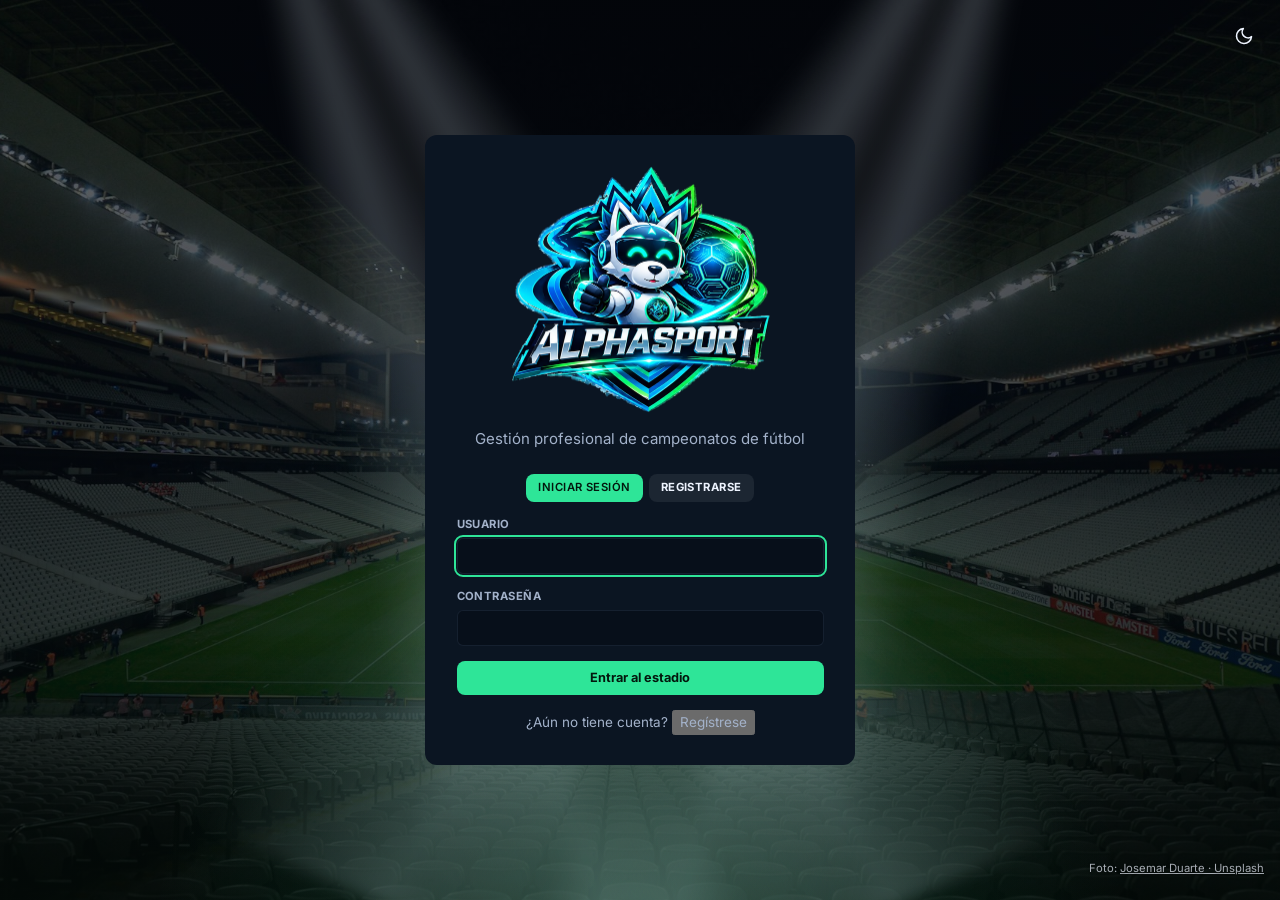
==== commit 7ca0ca10: "Merge remote-tracking branch 'origin/feat/aficionado-elegir-campeonato' into integracion/ednilson" ====
--- a/web/index.html
+++ b/web/index.html
@@ -30,6 +30,7 @@
         <label class="campo">Contraseña<input id="loginClave" type="password" autocomplete="current-password" required></label>
         <p id="loginError" class="error" role="alert" hidden>Usuario o contraseña incorrectos.</p>
         <button class="btn primario ancho" type="submit">Entrar al estadio</button>
+        <p class="login-cambio">¿Aún no tiene cuenta? <button type="button" class="enlace-acceso" data-acceso="registro">Regístrese</button></p>
       </form>
       <form id="formRegistro" class="form-acceso" role="tabpanel" aria-labelledby="tabRegistro" novalidate hidden>
         <fieldset class="tipos-cuenta">
@@ -44,18 +45,16 @@
           </label>
         </fieldset>
         <label class="campo">Nombre<input id="regNombre" autocomplete="name" maxlength="80" required></label>
-        <label class="campo">Usuario<input id="regUsuario" autocomplete="username" maxlength="20" required spellcheck="false" autocapitalize="none">
-          <small id="ayudaUsuario" class="pista-campo"></small>
-          <ul id="reglasUsuario" class="reglas-clave" aria-label="Requisitos del usuario"></ul></label>
-        <label class="campo">Correo<input id="regCorreo" type="email" autocomplete="email" maxlength="254" required>
-          <small id="estadoCorreo" class="pista-campo" aria-live="polite"></small></label>
+        <label class="campo">Usuario<input id="regUsuario" autocomplete="username" maxlength="30" required spellcheck="false" autocapitalize="none">
+          <small class="pista-campo">De 3 a 30 caracteres: letras sin tilde, números, punto, guion o guion bajo.</small></label>
+        <label class="campo">Correo<input id="regCorreo" type="email" autocomplete="email" maxlength="120" required></label>
         <label class="campo">Contraseña<input id="regClave" type="password" autocomplete="new-password" maxlength="128" required>
-          <ul id="reglasClave" class="reglas-clave" aria-label="Requisitos de la contraseña"></ul></label>
-        <label class="campo">Confirmar contraseña<input id="regConfirmacion" type="password" autocomplete="new-password" maxlength="128" required>
-          <small id="estadoConfirmacion" class="pista-campo" aria-live="polite"></small></label>
+          <small class="pista-campo">Mínimo 8 caracteres, con letras y números.</small></label>
+        <label class="campo">Confirmar contraseña<input id="regConfirmacion" type="password" autocomplete="new-password" maxlength="128" required></label>
         <p id="registroError" class="error" role="alert" hidden></p>
         <button class="btn primario ancho" type="submit">Crear cuenta</button>
         <p id="avisoCuentasLocales" class="login-cambio" hidden>En la versión web sola, las cuentas se guardan solo en este navegador.</p>
+        <p class="login-cambio">¿Ya tiene cuenta? <button type="button" class="enlace-acceso" data-acceso="entrar">Inicie sesión</button></p>
       </form>
     </div>
     </div>
@@ -84,6 +83,7 @@
         <span id="chipRol" class="chip chip-rol"></span>
         <button id="btnHistorial" class="btn fantasma ancho"><svg class="ico" viewBox="0 0 24 24" aria-hidden="true"><path d="M8 4h8v5a4 4 0 0 1-8 0V4ZM8 6H5a3 3 0 0 0 3 4M16 6h3a3 3 0 0 1-3 4M12 13v4M9 17h6v4H9z"/></svg>Historial</button>
         <button class="btn fantasma ancho boton-tema" data-tema-alternar><svg class="ico" viewBox="0 0 24 24" aria-hidden="true"><path d="M21 12.8A9 9 0 1 1 11.2 3a7 7 0 0 0 9.8 9.8Z"/></svg>Modo claro / oscuro</button>
+        <span id="chipModo" class="chip modo"></span>
       </div>
     </aside>
 
@@ -93,7 +93,7 @@
         <div class="marcador-info">
           <h1 id="titulo">AlphaSport</h1>
           <label id="filaSelector" class="selector-campeonato" hidden>Campeonato <select id="selCampeonato" aria-label="Campeonato que gestiona"></select></label>
-          <div class="chips"><span id="sobreEstado" class="chip chip-estado">En curso</span><span id="chipFormato" class="chip"></span><span id="chipEquipos" class="chip"></span><span id="chipLectura" class="chip chip-lectura" hidden>Visitante · solo lectura</span></div>
+          <div class="chips"><span id="sobreEstado" class="chip chip-estado">En curso</span><span id="chipFormato" class="chip"></span><span id="chipEquipos" class="chip"></span><span id="chipLectura" class="chip chip-lectura" hidden>Aficionado · solo lectura</span></div>
           <p id="estado" class="estado-vivo"></p>
         </div>
         <div class="marcador-acciones">
--- a/web/css/estilos.css
+++ b/web/css/estilos.css
@@ -620,7 +620,6 @@
 
 /* ------------------------------------------------------------------ roles: chip del rol y del visitante */
 .chip-rol { justify-content: center; }
-.chip-lectura { color: var(--cian); border-color: rgba(116, 220, 255, .3); }
 
 /* ------------------------------------------------------------------ detalle del partido */
 .dlg-detalle .cabecera-dlg h3 { font-size: 1.3rem; }
@@ -1332,3 +1331,27 @@
   .nav-mas.activa svg, .nav-mas[aria-expanded="true"] svg { stroke: var(--cesped); }
   .nav-mas:focus-visible { outline: 2px solid var(--cian); outline-offset: 2px; }
 }
+
+/* Inicio del Aficionado: bloques con lo más reciente del campeonato que sigue */
+.inicio-grid { display: grid; grid-template-columns: repeat(auto-fit, minmax(min(100%, 280px), 1fr)); gap: 1rem; }
+.inicio-bloque { padding: 1rem; border-radius: var(--radio, 16px); display: grid; gap: .6rem; align-content: start; }
+.inicio-bloque header { display: flex; justify-content: space-between; align-items: center; gap: .5rem; }
+.inicio-bloque h3 { margin: 0; font-size: 1rem; }
+.inicio-lista { list-style: none; margin: 0; padding: 0; display: grid; gap: .35rem; }
+.inicio-fila { width: 100%; display: grid; gap: .1rem; text-align: left; border: 1px solid var(--borde, rgba(255,255,255,.12)); background: transparent; color: inherit; font: inherit; padding: .5rem .7rem; border-radius: 10px; cursor: pointer; }
+.inicio-fila:hover, .inicio-fila:focus-visible { border-color: var(--cesped); }
+.inicio-equipos b { color: var(--cesped); margin: 0 .3rem; }
+.inicio-lider { margin: 0; font-size: 1.05rem; }
+.inicio-vacio { padding: 1.5rem; border-radius: var(--radio, 16px); display: grid; justify-items: center; gap: .8rem; text-align: center; }
+.boton-volver { white-space: nowrap; }
+
+/* Mi perfil */
+.perfil-grid { display: grid; grid-template-columns: repeat(auto-fit, minmax(min(100%, 300px), 1fr)); gap: 1rem; align-items: start; }
+.perfil-bloque { padding: 1rem; border-radius: var(--radio, 16px); display: grid; gap: .7rem; }
+.perfil-bloque h3 { margin: 0; font-size: 1.05rem; }
+.insignia-correo { display: inline-block; margin-left: .4rem; padding: .05rem .5rem; border-radius: 999px; font-size: .72rem; font-weight: 600; text-transform: none; letter-spacing: 0; }
+.insignia-correo.verificado { color: var(--cesped); border: 1px solid var(--cesped); }
+.insignia-correo.sin-verificar { color: var(--ambar, #f5b942); border: 1px solid var(--ambar, #f5b942); }
+.aviso-demo { margin: 0; padding: .4rem .6rem; border-radius: 8px; border: 1px dashed var(--ambar, #f5b942); color: var(--ambar, #f5b942); font-size: .82rem; font-weight: 600; }
+button.perfil { border: 0; background: none; color: inherit; font: inherit; text-align: left; cursor: pointer; padding: 0; }
+button.perfil:hover .perfil-texto strong, button.perfil:focus-visible .perfil-texto strong { text-decoration: underline; }
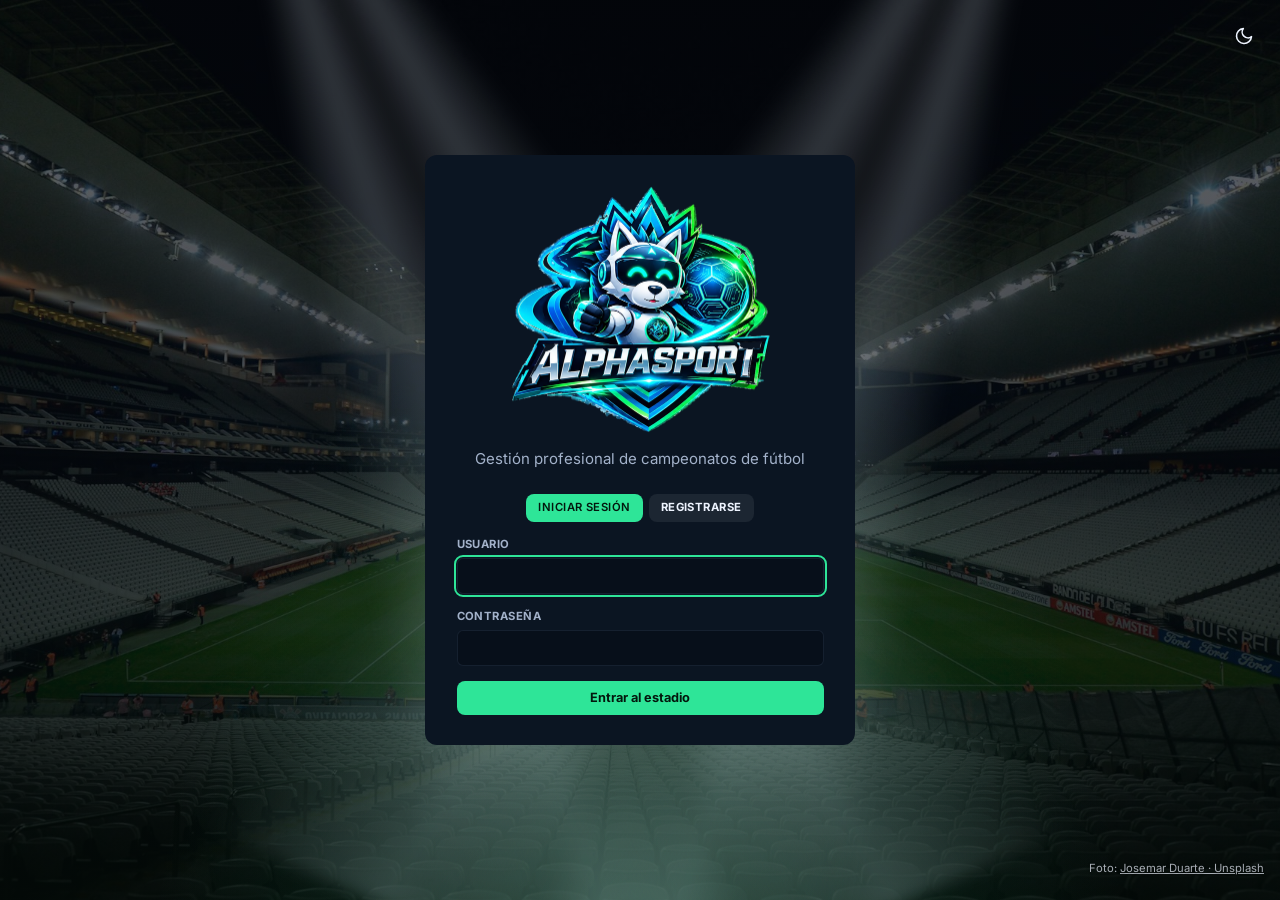
==== commit b40be28f: "merge: une #32 (Campeonatos del Aficionado) y #33 (validaciones, Inicio y Mi perfil) - El Aficionado" ====
--- a/web/index.html
+++ b/web/index.html
@@ -30,7 +30,6 @@
         <label class="campo">Contraseña<input id="loginClave" type="password" autocomplete="current-password" required></label>
         <p id="loginError" class="error" role="alert" hidden>Usuario o contraseña incorrectos.</p>
         <button class="btn primario ancho" type="submit">Entrar al estadio</button>
-        <p class="login-cambio">¿Aún no tiene cuenta? <button type="button" class="enlace-acceso" data-acceso="registro">Regístrese</button></p>
       </form>
       <form id="formRegistro" class="form-acceso" role="tabpanel" aria-labelledby="tabRegistro" novalidate hidden>
         <fieldset class="tipos-cuenta">
@@ -45,16 +44,18 @@
           </label>
         </fieldset>
         <label class="campo">Nombre<input id="regNombre" autocomplete="name" maxlength="80" required></label>
-        <label class="campo">Usuario<input id="regUsuario" autocomplete="username" maxlength="30" required spellcheck="false" autocapitalize="none">
-          <small class="pista-campo">De 3 a 30 caracteres: letras sin tilde, números, punto, guion o guion bajo.</small></label>
-        <label class="campo">Correo<input id="regCorreo" type="email" autocomplete="email" maxlength="120" required></label>
+        <label class="campo">Usuario<input id="regUsuario" autocomplete="username" maxlength="20" required spellcheck="false" autocapitalize="none">
+          <small id="ayudaUsuario" class="pista-campo"></small>
+          <ul id="reglasUsuario" class="reglas-clave" aria-label="Requisitos del usuario"></ul></label>
+        <label class="campo">Correo<input id="regCorreo" type="email" autocomplete="email" maxlength="254" required>
+          <small id="estadoCorreo" class="pista-campo" aria-live="polite"></small></label>
         <label class="campo">Contraseña<input id="regClave" type="password" autocomplete="new-password" maxlength="128" required>
-          <small class="pista-campo">Mínimo 8 caracteres, con letras y números.</small></label>
-        <label class="campo">Confirmar contraseña<input id="regConfirmacion" type="password" autocomplete="new-password" maxlength="128" required></label>
+          <ul id="reglasClave" class="reglas-clave" aria-label="Requisitos de la contraseña"></ul></label>
+        <label class="campo">Confirmar contraseña<input id="regConfirmacion" type="password" autocomplete="new-password" maxlength="128" required>
+          <small id="estadoConfirmacion" class="pista-campo" aria-live="polite"></small></label>
         <p id="registroError" class="error" role="alert" hidden></p>
         <button class="btn primario ancho" type="submit">Crear cuenta</button>
         <p id="avisoCuentasLocales" class="login-cambio" hidden>En la versión web sola, las cuentas se guardan solo en este navegador.</p>
-        <p class="login-cambio">¿Ya tiene cuenta? <button type="button" class="enlace-acceso" data-acceso="entrar">Inicie sesión</button></p>
       </form>
     </div>
     </div>
@@ -66,8 +67,9 @@
   <div id="app" class="app" hidden>
     <aside class="barra-lateral vidrio">
       <div class="marca-lateral"><img src="img/logo.png" alt=""><span>Alpha<b>Sport</b></span><small>Gestor de campeonatos</small>
-        <div id="perfil" class="perfil" hidden><span id="perfilInicial" class="perfil-avatar" aria-hidden="true"></span><span class="perfil-texto"><small>Bienvenido</small><strong id="perfilUsuario"></strong></span></div></div>
+        <button type="button" id="perfil" class="perfil" data-ir-perfil title="Mi perfil" hidden><span id="perfilInicial" class="perfil-avatar" aria-hidden="true"></span><span class="perfil-texto"><small>Mi perfil</small><strong id="perfilUsuario"></strong></span></button></div>
       <nav class="navegacion" id="navegacionSecciones" aria-label="Secciones">
+        <button data-vista="inicio" hidden><svg viewBox="0 0 24 24"><path d="M3 11 12 4l9 7M5 10v10h5v-6h4v6h5V10"/></svg><span>Inicio</span></button>
         <button data-vista="campeonatos" hidden><svg viewBox="0 0 24 24"><path d="M8 4h8v5a4 4 0 0 1-8 0V4ZM8 6H5a3 3 0 0 0 3 4M16 6h3a3 3 0 0 1-3 4M12 13v4M9 17h6v4H9z"/></svg><span id="navCampeonatos">Mis campeonatos</span></button>
         <button data-vista="equipos" class="activa"><svg viewBox="0 0 24 24"><path d="M12 2 4 5v6c0 5 3.4 9.4 8 11 4.6-1.6 8-6 8-11V5l-8-3Z"/></svg><span>Equipos</span></button>
         <button data-vista="partidos"><svg viewBox="0 0 24 24"><rect x="3" y="5" width="18" height="16" rx="2"/><path d="M3 10h18M8 3v4M16 3v4"/></svg><span id="navPartidos">Partidos</span></button>
@@ -77,13 +79,13 @@
         <button data-vista="sanciones"><svg viewBox="0 0 24 24"><rect x="5" y="4" width="9" height="13" rx="1.5"/><rect x="10" y="7" width="9" height="13" rx="1.5"/></svg><span>Estadísticas</span></button>
         <button data-vista="noticias"><svg viewBox="0 0 24 24"><path d="M4 5h13v14H6a2 2 0 0 1-2-2V5ZM17 9h3v8a2 2 0 0 1-2 2M7 9h7M7 13h7M7 16h4"/></svg><span>Noticias</span></button>
         <button data-vista="reglas"><svg viewBox="0 0 24 24"><path d="M6 3h9l4 4v14H6zM15 3v4h4M9 12h7M9 16h7"/></svg><span>Reglas</span></button>
+        <button data-vista="perfil"><svg viewBox="0 0 24 24"><circle cx="12" cy="8" r="4"/><path d="M4 21a8 8 0 0 1 16 0"/></svg><span>Mi perfil</span></button>
         <button type="button" class="nav-mas" id="navMas" aria-expanded="false" aria-controls="navegacionSecciones" hidden><svg viewBox="0 0 24 24"><path d="M4 7h16M4 12h16M4 17h16"/></svg><span>Más</span></button>
       </nav>
       <div class="lateral-pie">
         <span id="chipRol" class="chip chip-rol"></span>
         <button id="btnHistorial" class="btn fantasma ancho"><svg class="ico" viewBox="0 0 24 24" aria-hidden="true"><path d="M8 4h8v5a4 4 0 0 1-8 0V4ZM8 6H5a3 3 0 0 0 3 4M16 6h3a3 3 0 0 1-3 4M12 13v4M9 17h6v4H9z"/></svg>Historial</button>
         <button class="btn fantasma ancho boton-tema" data-tema-alternar><svg class="ico" viewBox="0 0 24 24" aria-hidden="true"><path d="M21 12.8A9 9 0 1 1 11.2 3a7 7 0 0 0 9.8 9.8Z"/></svg>Modo claro / oscuro</button>
-        <span id="chipModo" class="chip modo"></span>
       </div>
     </aside>
 
@@ -93,7 +95,7 @@
         <div class="marcador-info">
           <h1 id="titulo">AlphaSport</h1>
           <label id="filaSelector" class="selector-campeonato" hidden>Campeonato <select id="selCampeonato" aria-label="Campeonato que gestiona"></select></label>
-          <div class="chips"><span id="sobreEstado" class="chip chip-estado">En curso</span><span id="chipFormato" class="chip"></span><span id="chipEquipos" class="chip"></span><span id="chipLectura" class="chip chip-lectura" hidden>Aficionado · solo lectura</span></div>
+          <div class="chips"><span id="sobreEstado" class="chip chip-estado">En curso</span><span id="chipFormato" class="chip"></span><span id="chipEquipos" class="chip"></span></div>
           <p id="estado" class="estado-vivo"></p>
         </div>
         <div class="marcador-acciones">
@@ -109,7 +111,7 @@
               <button role="menuitem" tabindex="-1" data-accion="terminar" data-solo-admin>Terminar campeonato…</button>
               <button role="menuitem" tabindex="-1" data-accion="cancelar" class="opcion-peligro" data-solo-admin>Eliminar campeonato…</button>
               <hr role="separator" data-solo-admin>
-              <button role="menuitem" tabindex="-1" data-accion="exportar">Descargar respaldo</button>
+              <button role="menuitem" tabindex="-1" data-accion="exportar" data-solo-admin>Descargar respaldo</button>
               <button role="menuitem" tabindex="-1" data-accion="importar" data-solo-admin>Abrir respaldo…</button>
               <button role="menuitem" tabindex="-1" data-accion="historialTxt">Exportar historial (.txt)</button>
               <button role="menuitem" tabindex="-1" data-accion="historial">Historial de campeonatos</button>
@@ -121,6 +123,12 @@
         </div>
         <input id="archivoImportar" type="file" hidden>
       </header>
+
+      <!-- Aficionado: lo más reciente del campeonato que sigue (hoy, próximos, resultados, líder y noticias) -->
+      <section id="vista-inicio" class="vista" hidden>
+        <div class="cabecera-vista"><div><h2>Inicio</h2><p id="ayudaInicio" class="sutil"></p></div></div>
+        <div id="panelInicio" class="inicio-grid"></div>
+      </section>
 
       <section id="vista-campeonatos" class="vista" hidden>
         <div class="cabecera-vista">
@@ -311,6 +319,42 @@
           </article>
         </div>
       </section>
+
+      <!-- Mi perfil (Organizador y Aficionado): datos, verificar el correo y cambiar la contraseña -->
+      <section id="vista-perfil" class="vista" hidden>
+        <div class="cabecera-vista"><div><h2>Mi perfil</h2><p class="sutil">Sus datos de acceso. El nombre de usuario no se puede cambiar.</p></div></div>
+        <div class="perfil-grid">
+          <form id="formDatos" class="perfil-bloque vidrio" novalidate>
+            <h3>Mis datos</h3>
+            <p class="sutil pequeno">Usuario: <b id="pfUsuario"></b> · <span id="pfRol"></span></p>
+            <label class="campo">Nombre<input id="pfNombre" maxlength="80" autocomplete="name"></label>
+            <label class="campo">Correo <span id="pfInsignia" class="insignia-correo"></span><input id="pfCorreo" type="email" maxlength="254" autocomplete="email">
+              <small id="pfEstadoCorreo" class="pista-campo" aria-live="polite"></small></label>
+            <label class="campo" id="pfCampoClaveCorreo" hidden>Contraseña actual (para cambiar el correo)<input id="pfClaveCorreo" type="password" autocomplete="current-password"></label>
+            <p id="pfErrorDatos" class="error" role="alert" hidden></p>
+            <button class="btn primario" type="submit">Guardar datos</button>
+          </form>
+          <form id="formVerificar" class="perfil-bloque vidrio" novalidate>
+            <h3>Verificar correo</h3>
+            <p id="pfDemo" class="aviso-demo">Modo demostración: no se envían correos reales.</p>
+            <p id="pfAyudaVerificar" class="sutil pequeno">Pida un código de 6 dígitos. Vence en 15 minutos y tiene 5 intentos.</p>
+            <button type="button" id="pfEnviarCodigo" class="btn fantasma">Enviar código</button>
+            <label class="campo">Código<input id="pfCodigo" inputmode="numeric" maxlength="6" autocomplete="one-time-code"></label>
+            <p id="pfErrorCodigo" class="error" role="alert" hidden></p>
+            <button class="btn primario" type="submit" id="pfVerificar">Verificar</button>
+          </form>
+          <form id="formClave" class="perfil-bloque vidrio" novalidate>
+            <h3>Cambiar contraseña</h3>
+            <label class="campo">Contraseña actual<input id="pfClaveActual" type="password" autocomplete="current-password"></label>
+            <label class="campo">Contraseña nueva<input id="pfClaveNueva" type="password" maxlength="128" autocomplete="new-password">
+              <ul id="pfReglasClave" class="reglas-clave" aria-label="Requisitos de la contraseña"></ul></label>
+            <label class="campo">Confirmar contraseña nueva<input id="pfConfirmacion" type="password" maxlength="128" autocomplete="new-password">
+              <small id="pfEstadoConfirmacion" class="pista-campo" aria-live="polite"></small></label>
+            <p id="pfErrorClave" class="error" role="alert" hidden></p>
+            <button class="btn primario" type="submit" id="pfCambiarClave">Cambiar contraseña</button>
+          </form>
+        </div>
+      </section>
     </main>
   </div>
 
@@ -467,7 +511,7 @@
   <dialog id="dlgDetalle" class="dialogo ancho-dlg dlg-detalle" aria-labelledby="dpContexto">
     <div class="cabecera-dlg">
       <h3 id="dpContexto"></h3>
-      <button type="button" id="dpX" class="btn fantasma mini" aria-label="Cerrar">✕</button>
+      <button type="button" id="dpVolver" class="btn fantasma mini boton-volver">← Volver</button>
     </div>
     <div id="dpCabecera"></div>
     <div class="pestanas-mini detalle-pestanas" role="tablist" aria-label="Detalle del partido">
@@ -478,7 +522,7 @@
       <button type="button" role="tab" data-dp="alineaciones" aria-selected="false">Alineaciones</button>
     </div>
     <div id="dpPanel" class="detalle-panel" role="tabpanel"></div>
-    <div class="acciones"><button type="button" id="dpEditar" class="btn fantasma" data-solo-admin>Editar partido</button><button type="button" id="dpCerrar" class="btn primario">Cerrar</button></div>
+    <div class="acciones"><button type="button" id="dpEditar" class="btn fantasma" data-solo-admin>Editar partido</button><button type="button" id="dpCerrar" class="btn primario">Volver</button></div>
   </dialog>
 
   <dialog id="dlgNoticia" class="dialogo" aria-labelledby="ntTitulo">
@@ -487,7 +531,7 @@
       <label class="campo">Título<input id="ntTituloNoticia" maxlength="120" required placeholder="Ej.: Los Pumas ganan el clásico en el último minuto"></label>
       <label class="campo">Texto<textarea id="ntCuerpo" rows="7" maxlength="4000" required placeholder="Texto de la noticia"></textarea></label>
       <label class="campo" id="ntFilaAutor">Su nombre<input id="ntAutor" maxlength="40" placeholder="Opcional"></label>
-      <p id="ntAvisoPropuesta" class="sutil pequeno">Su noticia no se publica de inmediato: el administrador la revisa y la aprueba o la rechaza.</p>
+      <p id="ntAvisoPropuesta" class="sutil pequeno">Su noticia no se publica de inmediato: el organizador la revisa y la aprueba o la rechaza.</p>
       <fieldset class="grupo"><legend>Foto (opcional)</legend>
         <div class="noticia-foto-editor">
           <img id="ntVista" alt="Vista previa de la foto" hidden>
@@ -558,7 +602,7 @@
     <div class="cabecera-dlg">
       <h3>Historial de campeonatos</h3>
       <div class="pestanas-mini"><button data-hs="campeonatos" class="activa">Campeonatos</button><button data-hs="palmares">Palmarés histórico</button></div>
-      <button id="hsCerrar" class="btn fantasma mini" aria-label="Cerrar">✕</button>
+      <button id="hsCerrar" class="btn fantasma mini boton-volver">← Volver</button>
     </div>
     <div id="hs-campeonatos" class="historial">
       <div class="historial-lista">
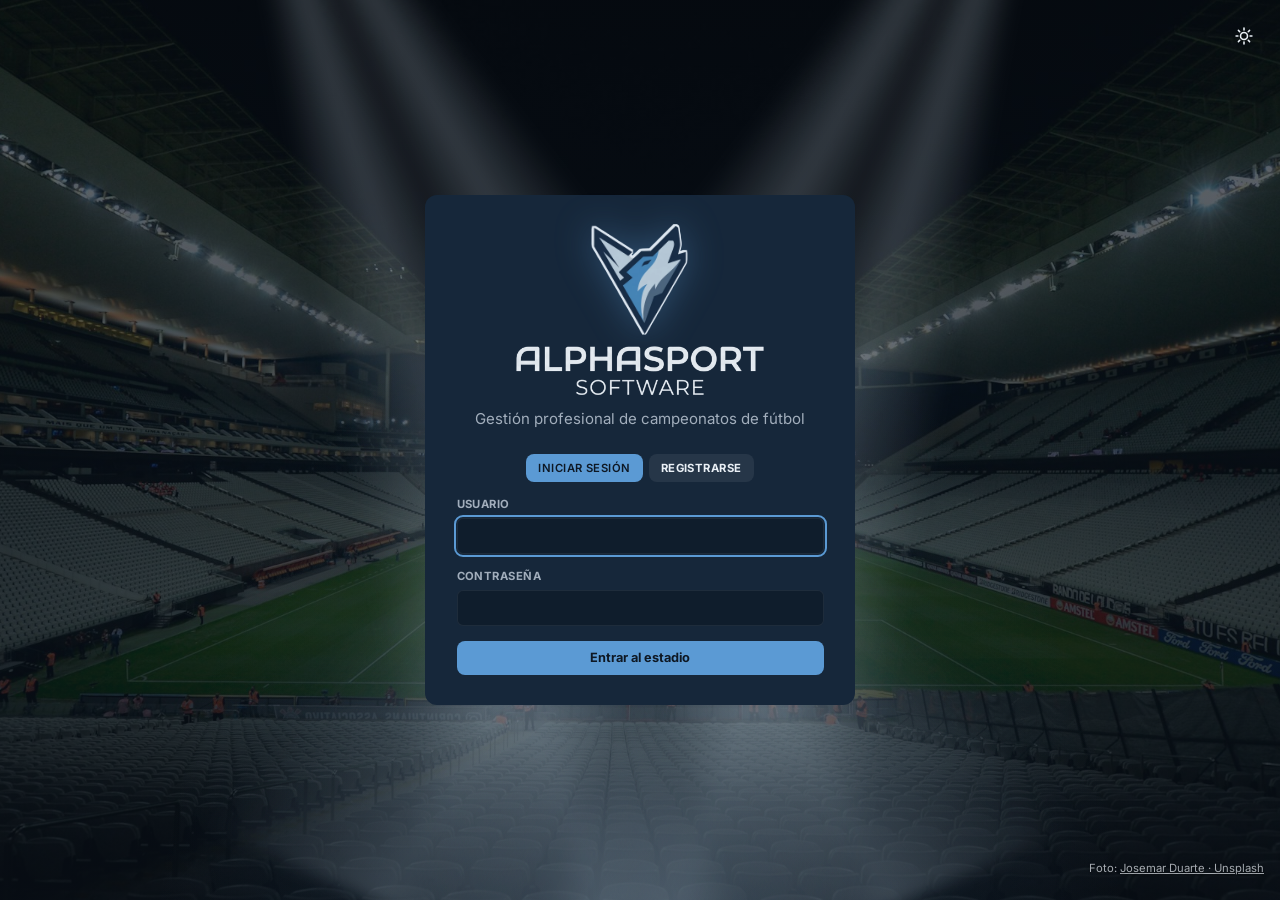
==== commit ec219cce: "Paleta y logo nuevos, y correcciones de las críticas 5 a 19 - Paleta AlphaSport (azul marino, azul, " ====
--- a/web/index.html
+++ b/web/index.html
@@ -5,7 +5,7 @@
   <meta name="viewport" content="width=device-width, initial-scale=1">
   <meta name="theme-color" content="#05080f">
   <title>AlphaSport · Gestor de campeonatos</title>
-  <link rel="icon" href="img/logo.png" type="image/png">
+  <link rel="icon" href="img/favicon.png" type="image/png">
   <script>try { if (localStorage.getItem('alphasport.tema') === 'claro') document.documentElement.dataset.tema = 'claro'; } catch (e) {}</script>
   <link rel="stylesheet" href="css/estilos.css">
 </head>
@@ -13,13 +13,13 @@
   <div class="fondo-estadio" aria-hidden="true"><span class="foco izq"></span><span class="foco der"></span></div>
 
   <section id="login" class="login" hidden>
-    <button class="btn fantasma icono tema-login" data-tema-alternar aria-label="Cambiar entre modo claro y oscuro" title="Modo claro / oscuro"><svg class="ico" viewBox="0 0 24 24" aria-hidden="true"><path d="M21 12.8A9 9 0 1 1 11.2 3a7 7 0 0 0 9.8 9.8Z"/></svg></button>
+    <button class="btn fantasma icono tema-login" data-tema-alternar aria-label="Cambiar a modo claro" title="Cambiar a modo claro"><svg class="ico ico-luna" viewBox="0 0 24 24" aria-hidden="true"><path d="M21 12.8A9 9 0 1 1 11.2 3a7 7 0 0 0 9.8 9.8Z"/></svg><svg class="ico ico-sol" viewBox="0 0 24 24" aria-hidden="true"><circle cx="12" cy="12" r="4.2"/><path d="M12 2.5v2.2M12 19.3v2.2M2.5 12h2.2M19.3 12h2.2M5.3 5.3l1.6 1.6M17.1 17.1l1.6 1.6M5.3 18.7l1.6-1.6M17.1 6.9l1.6-1.6"/></svg></button>
     <div class="login-escena">
     <!-- Al registrarse, dos lobitos salen de detrás del panel, uno por cada lado, saludando. -->
     <div class="lobito-lado izq" aria-hidden="true"><div class="lobito-asoma"><img src="img/mascota.webp" alt=""><span class="mano">👋</span></div></div>
     <div class="lobito-lado der" aria-hidden="true"><div class="lobito-asoma"><img src="img/mascota.webp" alt=""><span class="mano">👋</span></div></div>
     <div class="login-tarjeta vidrio">
-      <img class="logo-login" src="img/logo-texto.png" alt="AlphaSport">
+      <div class="marca-login"><img class="logo-login" src="img/logo.png" alt=""><span class="logo-texto" role="img" aria-label="AlphaSport Software"></span></div>
       <p class="login-lema">Gestión profesional de campeonatos de fútbol</p>
       <div class="pestanas-mini pestanas-acceso" role="tablist" aria-label="Acceso">
         <button type="button" role="tab" id="tabEntrar" data-acceso="entrar" class="activa" aria-selected="true" aria-controls="formLogin">Iniciar sesión</button>
@@ -66,7 +66,7 @@
 
   <div id="app" class="app" hidden>
     <aside class="barra-lateral vidrio">
-      <div class="marca-lateral"><img src="img/logo.png" alt=""><span>Alpha<b>Sport</b></span><small>Gestor de campeonatos</small>
+      <div class="marca-lateral"><img src="img/logo.png" alt=""><span class="logo-texto" role="img" aria-label="AlphaSport Software"></span><small>Gestor de campeonatos</small>
         <button type="button" id="perfil" class="perfil" data-ir-perfil title="Mi perfil" hidden><span id="perfilInicial" class="perfil-avatar" aria-hidden="true"></span><span class="perfil-texto"><small>Mi perfil</small><strong id="perfilUsuario"></strong></span></button></div>
       <nav class="navegacion" id="navegacionSecciones" aria-label="Secciones">
         <button data-vista="inicio" hidden><svg viewBox="0 0 24 24"><path d="M3 11 12 4l9 7M5 10v10h5v-6h4v6h5V10"/></svg><span>Inicio</span></button>
@@ -85,7 +85,7 @@
       <div class="lateral-pie">
         <span id="chipRol" class="chip chip-rol"></span>
         <button id="btnHistorial" class="btn fantasma ancho"><svg class="ico" viewBox="0 0 24 24" aria-hidden="true"><path d="M8 4h8v5a4 4 0 0 1-8 0V4ZM8 6H5a3 3 0 0 0 3 4M16 6h3a3 3 0 0 1-3 4M12 13v4M9 17h6v4H9z"/></svg>Historial</button>
-        <button class="btn fantasma ancho boton-tema" data-tema-alternar><svg class="ico" viewBox="0 0 24 24" aria-hidden="true"><path d="M21 12.8A9 9 0 1 1 11.2 3a7 7 0 0 0 9.8 9.8Z"/></svg>Modo claro / oscuro</button>
+        
       </div>
     </aside>
 
@@ -101,19 +101,20 @@
         <div class="marcador-acciones">
           <button id="btnAvanzar" class="btn primario grande" data-solo-admin>Iniciar campeonato</button>
           <button id="btnCampeon" class="btn dorado" hidden>Ver campeón</button>
-          <button class="btn fantasma icono tema-movil" data-tema-alternar aria-label="Cambiar entre modo claro y oscuro" title="Modo claro / oscuro"><svg class="ico" viewBox="0 0 24 24" aria-hidden="true"><path d="M21 12.8A9 9 0 1 1 11.2 3a7 7 0 0 0 9.8 9.8Z"/></svg></button>
+          <button type="button" id="btnGuia" class="btn fantasma icono" aria-label="Cómo usar AlphaSport" title="Cómo usar AlphaSport"><svg class="ico" viewBox="0 0 24 24" aria-hidden="true"><circle cx="12" cy="12" r="9"/><path d="M9.6 9.3a2.5 2.5 0 1 1 3.4 2.3c-.7.3-1 .8-1 1.5v.6M12 17h.01"/></svg></button>
+          <button class="btn fantasma icono tema-movil" data-tema-alternar aria-label="Cambiar a modo claro" title="Cambiar a modo claro"><svg class="ico ico-luna" viewBox="0 0 24 24" aria-hidden="true"><path d="M21 12.8A9 9 0 1 1 11.2 3a7 7 0 0 0 9.8 9.8Z"/></svg><svg class="ico ico-sol" viewBox="0 0 24 24" aria-hidden="true"><circle cx="12" cy="12" r="4.2"/><path d="M12 2.5v2.2M12 19.3v2.2M2.5 12h2.2M19.3 12h2.2M5.3 5.3l1.6 1.6M17.1 17.1l1.6 1.6M5.3 18.7l1.6-1.6M17.1 6.9l1.6-1.6"/></svg></button>
           <div class="menu">
             <button id="btnMenu" class="btn fantasma" aria-haspopup="menu" aria-expanded="false" aria-controls="menuArchivo"><svg class="ico" viewBox="0 0 24 24" aria-hidden="true"><path d="M4 7h16M4 12h16M4 17h16"/></svg>Archivo</button>
             <div id="menuArchivo" class="menu-lista vidrio" role="menu" aria-labelledby="btnMenu" hidden>
               <button role="menuitem" tabindex="-1" data-accion="nuevo" data-solo-admin>Nuevo campeonato…</button>
               <button role="menuitem" tabindex="-1" data-accion="siguiente" id="menuSiguiente" data-solo-admin>Siguiente torneo corto (Clausura)…</button>
-              <button role="menuitem" tabindex="-1" data-accion="cambiarFormato" data-solo-admin>Cambiar formato del campeonato…</button>
-              <button role="menuitem" tabindex="-1" data-accion="terminar" data-solo-admin>Terminar campeonato…</button>
-              <button role="menuitem" tabindex="-1" data-accion="cancelar" class="opcion-peligro" data-solo-admin>Eliminar campeonato…</button>
+              <button role="menuitem" tabindex="-1" data-accion="cambiarFormato" id="menuFormato" data-solo-admin>Cambiar formato del campeonato…</button>
+              <button role="menuitem" tabindex="-1" data-accion="terminar" id="menuTerminar" data-solo-admin>Terminar campeonato…</button>
+              <button role="menuitem" tabindex="-1" data-accion="cancelar" id="menuEliminar" class="opcion-peligro" data-solo-admin>Eliminar campeonato…</button>
               <hr role="separator" data-solo-admin>
-              <button role="menuitem" tabindex="-1" data-accion="exportar" data-solo-admin>Descargar respaldo</button>
-              <button role="menuitem" tabindex="-1" data-accion="importar" data-solo-admin>Abrir respaldo…</button>
-              <button role="menuitem" tabindex="-1" data-accion="historialTxt">Exportar historial (.txt)</button>
+              <button role="menuitem" tabindex="-1" data-accion="exportar" id="menuRespaldo" data-solo-admin>Guardar copia de seguridad</button>
+              <button role="menuitem" tabindex="-1" data-accion="importar" data-solo-admin>Restaurar copia de seguridad…</button>
+              <button role="menuitem" tabindex="-1" data-accion="historialTxt" id="menuHistorialTxt">Exportar historial (.txt)</button>
               <button role="menuitem" tabindex="-1" data-accion="historial">Historial de campeonatos</button>
               <hr role="separator">
               <button role="menuitem" tabindex="-1" data-accion="salir">Cerrar sesión</button>
@@ -150,7 +151,6 @@
             <input id="nombreRapido" placeholder="Nombre del equipo" maxlength="60">
             <button class="btn">Agregar</button>
             <button type="button" id="btnEquipoCompleto" class="btn fantasma">+ Con plantilla</button>
-            <button type="button" id="btnDatosPrueba" class="btn fantasma" title="Crear equipos inventados con plantilla completa a partir de una semilla"><svg class="ico" viewBox="0 0 24 24" aria-hidden="true"><path d="M12 3a9 9 0 1 0 0 18 9 9 0 0 0 0-18Zm0 4 3.5 2.6-1.3 4.1H9.8L8.5 9.6 12 7Z"/></svg>Datos de prueba</button>
           </form>
         </div>
         <div id="barraDivisiones" class="barra-divisiones vidrio" hidden></div>
@@ -161,6 +161,7 @@
         <div class="cabecera-vista">
           <div><h2 id="tituloPartidos">Partidos</h2><p id="ayudaPartidos" class="sutil">Calendario y resultados.</p></div>
           <div class="filtros">
+            <button type="button" id="btnProgramar" data-solo-admin class="btn mini" title="Fecha, hora y cancha para todos los partidos pendientes de una vez"><svg class="ico" viewBox="0 0 24 24" aria-hidden="true"><rect x="3" y="5" width="18" height="16" rx="2"/><path d="M3 10h18M8 3v4M16 3v4M8 14h3M8 17h6"/></svg>Programar fechas</button>
             <button type="button" id="btnRapido" data-solo-admin class="btn mini fantasma" aria-pressed="false" title="Escribir los marcadores directamente en la lista"><svg class="ico" viewBox="0 0 24 24" aria-hidden="true"><path d="M13 2 4 14h7l-1 8 9-12h-7l1-8Z"/></svg>Carga rápida</button>
             <select id="filtroFase" aria-label="Fase"></select>
             <select id="filtroEstado" aria-label="Estado">
@@ -358,6 +359,14 @@
     </main>
   </div>
 
+  <dialog id="dlgGuia" class="dialogo" aria-labelledby="guiaTitulo">
+    <h3 id="guiaTitulo">Cómo usar AlphaSport</h3>
+    <p id="guiaIntro" class="sutil"></p>
+    <ol id="guiaPasos" class="guia-pasos"></ol>
+    <p class="sutil pequeno">Puede volver a abrir esta guía cuando quiera con el botón «?» de arriba.</p>
+    <div class="acciones"><button type="button" id="guiaCerrar" class="btn primario">Entendido</button></div>
+  </dialog>
+
   <dialog id="dlgMensaje" class="dialogo pequeno-dlg">
     <h3 id="msgTitulo"></h3>
     <div id="msgTexto" class="msg-texto"></div>
@@ -380,7 +389,7 @@
       <fieldset class="grupo"><legend>Director técnico</legend>
         <div class="rejilla-3">
           <label class="campo">Nombre<input id="dtNombre" maxlength="60"></label>
-          <label class="campo">Documento<input id="dtDocumento" maxlength="20"></label>
+          <label class="campo">Documento<input id="dtDocumento" maxlength="20" inputmode="numeric" aria-describedby="dtDocError"><small id="dtDocError" class="pista-campo mal" role="alert" hidden></small></label>
           <label class="campo">Nacionalidad<input id="dtNacionalidad" maxlength="30"></label>
         </div>
       </fieldset>
@@ -389,9 +398,10 @@
           <button type="button" id="jgFoto" class="foto-boton" aria-label="Foto tipo cédula del jugador"></button>
           <label class="campo">Dorsal<input id="jgDorsal" type="number" min="1" max="99"></label>
           <label class="campo">Nombre<input id="jgNombre" maxlength="60"></label>
-          <label class="campo">Documento<input id="jgDocumento" maxlength="20"></label>
+          <label class="campo">Documento<input id="jgDocumento" maxlength="20" inputmode="numeric" aria-describedby="jgError"></label>
           <label class="campo">Posición<select id="jgPosicion"></select></label>
           <button type="button" id="jgAgregar" class="btn">Agregar</button>
+          <button type="button" id="jgCancelarEdicion" class="btn fantasma" hidden>Cancelar</button>
         </div>
         <p id="jgError" class="error" role="alert" hidden></p>
         <div class="tabla-envoltura"><table class="tabla compacta">
@@ -545,6 +555,29 @@
       </fieldset>
       <p id="ntError" class="error" role="alert" hidden></p>
       <div class="acciones"><button type="button" id="ntCancelar" class="btn fantasma">Cancelar</button><button id="ntGuardar" class="btn primario">Publicar</button></div>
+    </form>
+  </dialog>
+
+  <dialog id="dlgProgramar" class="dialogo" aria-labelledby="prTitulo">
+    <form id="formProgramar">
+      <h3 id="prTitulo">Programar fechas automáticamente</h3>
+      <p class="sutil">Diga desde cuándo, qué días y a qué horas se juega: el programa reparte los partidos pendientes, una jornada por día de juego y sin que un equipo juegue dos veces el mismo día. Después puede ajustar cualquiera en su «Previa».</p>
+      <div class="rejilla-2">
+        <label class="campo">Desde<input id="prInicio" type="date" required></label>
+        <label class="campo">Horas de juego<input id="prHoras" value="15:00, 17:00" placeholder="15:00, 17:00" aria-describedby="prAyudaHoras"><small id="prAyudaHoras" class="pista-campo">Separadas por comas.</small></label>
+      </div>
+      <fieldset class="grupo"><legend>Días de juego</legend>
+        <div id="prDias" class="dias-juego">
+          <label class="check"><input type="checkbox" value="1"> Lun</label><label class="check"><input type="checkbox" value="2"> Mar</label>
+          <label class="check"><input type="checkbox" value="3"> Mié</label><label class="check"><input type="checkbox" value="4"> Jue</label>
+          <label class="check"><input type="checkbox" value="5"> Vie</label><label class="check"><input type="checkbox" value="6" checked> Sáb</label>
+          <label class="check"><input type="checkbox" value="7" checked> Dom</label>
+        </div>
+      </fieldset>
+      <label class="campo">Canchas (opcional)<input id="prSedes" placeholder="Cancha 1, Cancha 2" aria-describedby="prAyudaSedes"><small id="prAyudaSedes" class="pista-campo">Vacío: cada partido va en el estadio del equipo local.</small></label>
+      <label class="check"><input type="checkbox" id="prTodos"> Reprogramar también los pendientes que ya tienen fecha</label>
+      <p id="prError" class="error" role="alert" hidden></p>
+      <div class="acciones"><button type="button" id="prCancelar" class="btn fantasma">Cancelar</button><button class="btn primario">Programar</button></div>
     </form>
   </dialog>
 
@@ -661,6 +694,8 @@
   <script src="js/service/calificaciones.js"></script>
   <script src="js/service/reglasVotacion.js"></script>
   <script src="js/service/cuentas.js"></script>
+  <script src="js/service/plantilla.js"></script>
+  <script src="js/service/cronograma.js"></script>
   <script src="js/service/servicioLocal.js"></script>
   <script src="js/service/servicioRemoto.js"></script>
   <script src="js/ui/cancha.js"></script>
--- a/web/css/estilos.css
+++ b/web/css/estilos.css
@@ -1,7 +1,7 @@
 /* =====================================================================
    AlphaSport · Marcador en vivo (ver DESIGN.md)
    Reglas base de los componentes; la capa «marcador en vivo» del final del
-   archivo las deja planas y compactas. Verde = acción y juego. Dorado = logros.
+   archivo las deja planas y compactas. Azul = acción y juego. Ámbar = logros. Rojo = peligro y tarjetas.
    Fondos: fotos de Unsplash (Josemar Duarte, noche; Miguel Ramírez, día)
    guardadas en img/ (estadio-noche.jpg, estadio-dia.jpg); img/estadio.svg queda de respaldo.
    ===================================================================== */
@@ -9,23 +9,23 @@
 
 :root {
   --foto: url("../img/estadio-noche.jpg");
-  --velo: linear-gradient(180deg, rgba(4, 8, 16, .58) 0%, rgba(4, 8, 16, .72) 45%, rgba(3, 10, 8, .86) 100%);
-  --borde-fuerte: rgba(120, 240, 190, .42);
-  --texto: #eef4ff;
-  --sutil: #a3b2ca;
-  --cesped: #2ee598;
-  --cesped-2: #10b36c;
-  --cesped-suave: rgba(46, 229, 152, .14);
-  --oro: #f7c75a;
-  --oro-2: #d39a22;
-  --oro-texto: #f7c75a;
+  --velo: linear-gradient(180deg, rgba(8, 16, 26, .58) 0%, rgba(8, 16, 26, .72) 45%, rgba(8, 14, 22, .86) 100%);
+  --borde-fuerte: rgba(125, 179, 230, .42);
+  --texto: #eaf0f6;
+  --sutil: #a2aebc;
+  --cesped: #5b9ad4;
+  --cesped-2: #4187c5;
+  --cesped-suave: rgba(91, 154, 212, .14);
+  --oro: #ffba07;
+  --oro-2: #d99a00;
+  --oro-texto: #ffba07;
   --plata: #d3dbe8;
   --bronce: #dc9a62;
-  --rojo: #ff6b81;
-  --ambar: #ffb950;
-  --cian: #74dcff;
-  --amarilla: #ffd23f;
-  --roja: #ff3b55;
+  --rojo: #ff5a5a;
+  --ambar: #ffba07;
+  --cian: #7db3e6;
+  --amarilla: #ffba07;
+  --roja: #fe0000;
   --haz: rgba(225, 242, 255, .2); --haz-centro: rgba(255, 255, 255, .05);
   --suave: cubic-bezier(.22, 1, .36, 1);
   color-scheme: dark;
@@ -61,10 +61,10 @@
 .fondo-estadio .foco.der { right: -18vw; transform-origin: 50% 0; --giro: 24deg; transform: rotate(24deg); animation-delay: .25s, 1.35s; }
 @keyframes encender { 0% { opacity: 0; } 35% { opacity: .9; } 50% { opacity: .35; } 100% { opacity: 1; } }
 @keyframes oscilar { from { transform: rotate(var(--giro)); } to { transform: rotate(calc(var(--giro) * .78)); } }
-.fondo-estadio::after { content: ''; position: absolute; inset: 0; background: radial-gradient(ellipse at 50% 120%, rgba(46, 229, 152, .16), transparent 55%); }
+.fondo-estadio::after { content: ''; position: absolute; inset: 0; background: radial-gradient(ellipse at 50% 120%, rgba(91, 154, 212, .16), transparent 55%); }
 /* En la coronación, los focos se vuelven dorados. */
-body.coronacion { --haz: rgba(255, 214, 120, .34); }
-body.coronacion .fondo-estadio::after { background: radial-gradient(ellipse at 50% 110%, rgba(247, 199, 90, .26), transparent 60%); transition: background .8s; }
+body.coronacion { --haz: rgba(255, 204, 77, .34); }
+body.coronacion .fondo-estadio::after { background: radial-gradient(ellipse at 50% 110%, rgba(255, 186, 7, .26), transparent 60%); transition: background .8s; }
 
 /* ------------------------------------------------------------------ vidrio */
 .vidrio {
@@ -90,10 +90,10 @@
 }
 /* El principal brilla como el césped bajo los focos; al pasar el puntero lo cruza un haz de luz. */
 .btn.primario, .btn.dorado { border-color: transparent; }
-.btn.dorado { color: #2a1900; }
+.btn.dorado { color: #1c3146; }
 .btn.fantasma { background-color: transparent; }
-.btn.peligro { border-color: transparent; background-color: transparent; color: #ffa3b1; }
-.btn.peligro:hover:not(:disabled) { background-color: rgba(255, 107, 129, .16); border-color: transparent; }
+.btn.peligro { border-color: transparent; background-color: transparent; color: #ff9a9a; }
+.btn.peligro:hover:not(:disabled) { background-color: rgba(255, 90, 90, .16); border-color: transparent; }
 .acciones-izq .btn.peligro { margin-inline-start: .8rem; }
 .acciones-secundarias { padding-top: .2rem; }
 .btn.grande { padding: .8rem 1.6rem; }
@@ -109,12 +109,12 @@
   width: 100%; color: var(--texto);
   transition: border-color .2s, background-color .2s, box-shadow .2s;
 }
-input::placeholder { color: #8796ae; opacity: 1; }
+input::placeholder { color: #8b97a8; opacity: 1; }
 input:hover:not(:disabled), select:hover:not(:disabled) { border-color: rgba(255, 255, 255, .24); }
 input:focus, select:focus { outline: none; border-color: var(--cesped); }
 input:focus-visible, select:focus-visible { outline: 2px solid var(--cesped); outline-offset: 1px; }
 input:disabled, select:disabled { opacity: .45; }
-select option { background: #0e1828; color: #eef4ff; }
+select option { background: #13233a; color: #eaf0f6; }
 input[type=number] { appearance: textfield; -moz-appearance: textfield; }
 input[type=number]::-webkit-inner-spin-button, input[type=number]::-webkit-outer-spin-button { -webkit-appearance: none; margin: 0; }
 .check { display: flex; align-items: center; gap: .6rem; cursor: pointer; font-size: .95rem; }
@@ -144,7 +144,7 @@
 .lobito-patea .lobito { position: absolute; inset: 0; width: 100%; height: 100%; transform-origin: 45% 100%;
   filter: drop-shadow(0 10px 14px rgba(0, 0, 0, .45)); }
 /* El balón está donde lo tenía en la imagen, a sus pies; sale disparado y vuelve en la siguiente aparición. */
-.lobito-patea .lobito-balon { position: absolute; left: 72.1%; top: 57.2%; width: 27.9%; height: auto; filter: drop-shadow(0 0 8px rgba(46, 229, 152, .45)); }
+.lobito-patea .lobito-balon { position: absolute; left: 72.1%; top: 57.2%; width: 27.9%; height: auto; filter: drop-shadow(0 0 8px rgba(91, 154, 212, .45)); }
 .lobito-patea.activo .lobito { animation: patada 3.6s ease-in-out infinite; }
 .lobito-patea.activo .lobito-balon { animation: disparo 3.6s ease-in-out infinite; }
 .lobito-patea.arriba { width: 94px; height: 96px; }
@@ -207,13 +207,14 @@
 }
 .tipo-cuenta b { font-size: .98rem; color: var(--texto); }
 .tipo-cuenta small { color: var(--sutil); font-size: .8rem; line-height: 1.35; }
-.tipo-cuenta:hover span { border-color: rgba(46, 229, 152, .45); }
-.tipo-cuenta input:checked + span { border-color: var(--cesped); background: rgba(46, 229, 152, .14); }
+.tipo-cuenta:hover span { border-color: rgba(91, 154, 212, .45); }
+.tipo-cuenta input:checked + span { border-color: var(--cesped); background: rgba(91, 154, 212, .14); }
 .tipo-cuenta input:focus-visible + span { outline: 2px solid var(--cesped); outline-offset: 2px; }
-[data-tema="claro"] .tipo-cuenta span { background: rgba(15, 35, 60, .04); }
+[data-tema="claro"] .tipo-cuenta span { background: rgba(28, 49, 70, .04); }
 @media (max-width: 420px) { .tipos-cuenta { grid-template-columns: 1fr; } }
-.logo-login { width: 100%; margin: -.4rem auto .2rem; display: block; }
-.credito-foto { position: absolute; right: 16px; bottom: 12px; font-size: .75rem; color: rgba(238, 244, 255, .7); text-shadow: 0 1px 2px rgba(0, 0, 0, .6); }
+.marca-login { display: flex; flex-direction: column; align-items: center; gap: .75rem; margin: -.3rem 0 .1rem; }
+.logo-login { width: 108px; height: auto; display: block; }
+.credito-foto { position: absolute; right: 16px; bottom: 12px; font-size: .75rem; color: rgba(234, 240, 246, .7); text-shadow: 0 1px 2px rgba(0, 0, 0, .6); }
 .credito-foto a { color: inherit; }
 .credito-foto .dia { display: none; }
 
@@ -230,7 +231,7 @@
 }
 .navegacion svg { fill: none; stroke: currentColor; stroke-width: 1.8; stroke-linecap: round; stroke-linejoin: round; flex: none; }
 .navegacion button:hover { color: var(--texto); }
-.navegacion button.activa { border-color: rgba(46, 229, 152, .28); }
+.navegacion button.activa { border-color: rgba(91, 154, 212, .28); }
 .navegacion button.activa svg { color: var(--cesped); }
 .lateral-pie { margin-top: auto; display: flex; flex-direction: column; gap: .55rem; align-items: stretch; }
 .principal { min-width: 0; display: flex; flex-direction: column; padding-bottom: 2rem; }
@@ -249,14 +250,14 @@
 .marcador-principal {
   display: flex; justify-content: space-between; align-items: center; gap: 1.5rem; z-index: 5;
 }
-.marcador-principal.terminado { border-color: rgba(247, 199, 90, .5); }
+.marcador-principal.terminado { border-color: rgba(255, 186, 7, .5); }
 .marcador-principal { flex-wrap: wrap; }
 .marcador-info { position: relative; min-width: 0; flex: 1 1 420px; }
 .marcador-info h1 { margin: 0 0 .6rem; overflow-wrap: anywhere; }
 .chips { display: flex; flex-wrap: wrap; gap: .45rem; }
 .chip { display: inline-flex; align-items: center; border: 1px solid var(--borde); background: rgba(255, 255, 255, .07); }
-.chip-estado { border-color: rgba(46, 229, 152, .35); background: var(--cesped-suave); color: var(--cesped); font-weight: 600; }
-.marcador-principal.terminado .chip-estado { border-color: rgba(247, 199, 90, .55); background: rgba(247, 199, 90, .16); color: var(--oro-texto); }
+.chip-estado { border-color: rgba(91, 154, 212, .35); background: var(--cesped-suave); color: var(--cesped); font-weight: 600; }
+.marcador-principal.terminado .chip-estado { border-color: rgba(255, 186, 7, .55); background: rgba(255, 186, 7, .16); color: var(--oro-texto); }
 .estado-vivo { display: flex; align-items: center; gap: .55rem; margin: .75rem 0 0; color: var(--sutil); }
 .estado-vivo::before { content: ''; width: 9px; height: 9px; border-radius: 50%; background: var(--cesped); flex: none; }
 .estado-vivo.terminado::before { background: var(--oro-texto); }
@@ -303,17 +304,17 @@
 /* Mis campeonatos: una tarjeta por campeonato, con su avance; la que se gestiona ahora, resaltada. */
 .grid-campeonatos { display: grid; grid-template-columns: repeat(auto-fill, minmax(300px, 1fr)); gap: 1rem; }
 .tarjeta-campeonato { display: flex; flex-direction: column; gap: .7rem; padding: 1.15rem 1.2rem; border: 1px solid transparent; }
-.tarjeta-campeonato.actual { border-color: rgba(46, 229, 152, .45); }
+.tarjeta-campeonato.actual { border-color: rgba(91, 154, 212, .45); }
 .tarjeta-campeonato header { display: flex; align-items: flex-start; justify-content: space-between; gap: .6rem; }
 .tarjeta-campeonato h3 { margin: 0; font-size: 1.15rem; overflow-wrap: anywhere; }
 .tarjeta-campeonato p { margin: 0; }
 .tarjeta-campeonato .chips { display: flex; flex-wrap: wrap; gap: .35rem; }
 .tarjeta-campeonato footer { display: flex; flex-wrap: wrap; align-items: center; justify-content: space-between; gap: .5rem; margin-top: auto; padding-top: .3rem; }
 .tarjeta-campeonato .acciones-tarjeta { display: flex; gap: .25rem; margin-inline-start: auto; }
-.chip-actual { color: var(--cesped); border-color: rgba(46, 229, 152, .4); white-space: nowrap; }
+.chip-actual { color: var(--cesped); border-color: rgba(91, 154, 212, .4); white-space: nowrap; }
 .progreso { height: 8px; border-radius: 999px; background: rgba(255, 255, 255, .08); overflow: hidden; }
 .progreso span { display: block; height: 100%; border-radius: inherit; background: var(--cesped); }
-[data-tema="claro"] .progreso { background: rgba(15, 35, 60, .1); }
+[data-tema="claro"] .progreso { background: rgba(28, 49, 70, .1); }
 .selector-campeonato { display: flex; align-items: center; gap: .5rem; margin: .1rem 0 .4rem; color: var(--sutil); font-size: .85rem; }
 .selector-campeonato[hidden] { display: none; }
 .selector-campeonato select { width: auto; max-width: min(360px, 100%); min-height: 32px; padding: .25rem .6rem; }
@@ -365,12 +366,12 @@
 /* Editor en el paso «Registrar resultados»: alineación que viene de la previa */
 .resumen-previa {
   display: flex; align-items: center; justify-content: space-between; gap: 1rem; margin: .9rem 0;
-  padding: .8rem 1rem; border: 1px solid var(--borde); border-radius: 16px; background: rgba(46, 229, 152, .06);
+  padding: .8rem 1rem; border: 1px solid var(--borde); border-radius: 16px; background: rgba(91, 154, 212, .06);
 }
 .resumen-previa p { margin: .2rem 0 0; white-space: pre-line; }
 .resumen-previa .advertencia { color: var(--ambar); }
 /* Advertencia «previa sin registrar» (dlgMensaje con dos caminos) */
-.advertencia-dlg { border-color: rgba(255, 185, 80, .45); }
+.advertencia-dlg { border-color: rgba(255, 186, 7, .45); }
 .advertencia-dlg h3 { color: var(--ambar); }
 
 /* carga rápida de resultados */
@@ -382,10 +383,10 @@
 .rapido-acciones .error { margin: 0; font-size: .85rem; text-align: left; }
 
 .etiqueta { display: inline-flex; align-items: center; border: 1px solid transparent; white-space: nowrap; }
-.etiqueta.jugado { color: var(--cesped); background: rgba(46, 229, 152, .12); border-color: rgba(46, 229, 152, .3); }
-.etiqueta.pendiente { color: var(--cian); background: rgba(116, 220, 255, .1); border-color: rgba(116, 220, 255, .28); }
-.etiqueta.aplazado, .etiqueta.suspendido { color: var(--ambar); background: rgba(255, 185, 80, .12); border-color: rgba(255, 185, 80, .3); }
-.etiqueta.retirado { color: var(--rojo); background: rgba(255, 107, 129, .12); border-color: rgba(255, 107, 129, .3); }
+.etiqueta.jugado { color: var(--cesped); background: rgba(91, 154, 212, .12); border-color: rgba(91, 154, 212, .3); }
+.etiqueta.pendiente { color: var(--cian); background: rgba(125, 179, 230, .1); border-color: rgba(125, 179, 230, .28); }
+.etiqueta.aplazado, .etiqueta.suspendido { color: var(--ambar); background: rgba(255, 186, 7, .12); border-color: rgba(255, 186, 7, .3); }
+.etiqueta.retirado { color: var(--rojo); background: rgba(255, 90, 90, .12); border-color: rgba(255, 90, 90, .3); }
 .tarjeta-ico { display: inline-block; width: .62em; height: .88em; border-radius: 2px; vertical-align: -.12em; margin-right: .3em; box-shadow: 0 1px 2px rgba(0, 0, 0, .4); transform: rotate(-6deg); }
 .tarjeta-ico.amarilla { background: var(--amarilla); }
 .tarjeta-ico.roja { background: var(--roja); }
@@ -401,9 +402,9 @@
 .tabla tbody th { text-align: left; font-size: .97rem; font-weight: 500; color: var(--texto); white-space: normal; }
 .tabla tbody th b { font-weight: 600; }
 .pos { display: inline-grid; place-items: center; width: 30px; height: 30px; border-radius: 10px; background: rgba(255, 255, 255, .08); font-family: var(--titulos); font-weight: 800; font-size: 1rem; font-variant-numeric: tabular-nums; }
-.posiciones tr.clasifica .pos { background: rgba(46, 229, 152, .22); color: var(--cesped); }
-.posiciones tr.repechaje .pos { background: rgba(255, 185, 80, .2); color: var(--ambar); }
-.posiciones tr.desciende .pos { background: rgba(255, 107, 129, .2); color: var(--rojo); }
+.posiciones tr.clasifica .pos { background: rgba(91, 154, 212, .22); color: var(--cesped); }
+.posiciones tr.repechaje .pos { background: rgba(255, 186, 7, .2); color: var(--ambar); }
+.posiciones tr.desciende .pos { background: rgba(255, 90, 90, .2); color: var(--rojo); }
 
 /* Noticias */
 .lista-noticias { display: grid; gap: 1rem; }
@@ -411,9 +412,9 @@
 .pestanas-noticias { margin-bottom: 1rem; }
 .pestanas-noticias button { display: inline-flex; align-items: center; gap: .45rem; }
 .pestanas-noticias .contador { min-width: 1.5rem; padding: 0 .45rem; border-radius: 999px; font-size: .78rem; font-weight: 700; line-height: 1.5; text-align: center; background: rgba(255, 255, 255, .1); }
-.pestanas-noticias .activa .contador { background: rgba(3, 23, 13, .2); }
+.pestanas-noticias .activa .contador { background: rgba(14, 24, 36, .2); }
 .pestanas-noticias .con-pendientes:not(.activa) { color: var(--ambar); }
-.pestanas-noticias .con-pendientes .contador { background: var(--ambar); color: #2a1900; }
+.pestanas-noticias .con-pendientes .contador { background: var(--ambar); color: #1c3146; }
 .panel-noticias { display: grid; gap: .8rem; }
 .panel-noticias > p { margin: 0; }
 .tarjeta-noticia { display: grid; grid-template-columns: 1fr; gap: 1rem; padding: 1.1rem 1.2rem; }
@@ -448,8 +449,8 @@
 .campo-division { flex-direction: row; align-items: center; gap: .4rem; margin-inline-end: auto; font-size: .85rem; }
 .campo-division select { width: auto; min-height: 34px; padding: .3rem .6rem; }
 /* El líder queda bajo un foco dorado. */
-.posiciones tbody tr.lider { background: linear-gradient(90deg, rgba(247, 199, 90, .26), rgba(247, 199, 90, .04) 70%); }
-.posiciones tr.lider .pos { background: linear-gradient(180deg, #ffe39a, var(--oro)); color: #2a1900; box-shadow: 0 6px 14px -6px rgba(0, 0, 0, .55); }
+.posiciones tbody tr.lider { background: linear-gradient(90deg, rgba(255, 186, 7, .26), rgba(255, 186, 7, .04) 70%); }
+.posiciones tr.lider .pos { background: linear-gradient(180deg, #ffd978, var(--oro)); color: #1c3146; box-shadow: 0 6px 14px -6px rgba(0, 0, 0, .55); }
 .posiciones tr.lider .puntos { color: var(--oro-texto); }
 .puntos { font-family: var(--titulos); font-weight: 800; font-size: 1.45rem; color: var(--texto); }
 .columnas-tabla { display: none; }
@@ -467,15 +468,15 @@
 .columna-ronda:not(:last-child) .cruce::after { content: ''; position: absolute; right: -2.4rem; top: 50%; width: 2.4rem; border-top: 1.5px dashed rgba(255, 255, 255, .28); }
 .lado { display: flex; justify-content: space-between; gap: .8rem; padding: .6rem .85rem; font-weight: 500; }
 .lado + .lado { border-top: 1px solid var(--borde); }
-.lado.gana { background: linear-gradient(90deg, rgba(46, 229, 152, .18), transparent); color: var(--cesped); font-weight: 700; }
+.lado.gana { background: linear-gradient(90deg, rgba(91, 154, 212, .18), transparent); color: var(--cesped); font-weight: 700; }
 .lado .goles { font-family: var(--titulos); font-weight: 800; font-variant-numeric: tabular-nums; color: var(--sutil); white-space: nowrap; }
 .lado.gana .goles { color: var(--cesped); }
-.columna-ronda:last-child .lado.gana { background: linear-gradient(90deg, rgba(247, 199, 90, .24), transparent); color: var(--oro-texto); }
+.columna-ronda:last-child .lado.gana { background: linear-gradient(90deg, rgba(255, 186, 7, .24), transparent); color: var(--oro-texto); }
 .columna-ronda:last-child .lado.gana .goles { color: var(--oro-texto); }
 .vivos { display: grid; gap: .35rem; margin-top: .6rem; font-size: .95rem; color: var(--sutil); }
 .campeon-caja {
   display: flex; align-items: center; gap: 1.2rem; padding: 1.4rem 1.7rem; margin-bottom: 1.2rem; border-radius: var(--radio);
-  border: 1px solid rgba(247, 199, 90, .5); background: linear-gradient(110deg, rgba(247, 199, 90, .28), var(--vidrio) 62%);
+  border: 1px solid rgba(255, 186, 7, .5); background: linear-gradient(110deg, rgba(255, 186, 7, .28), var(--vidrio) 62%);
  box-shadow: var(--sombra);
 }
 .campeon-caja .trofeo { width: 58px; height: auto; flex: none; filter: drop-shadow(0 8px 14px rgba(0, 0, 0, .4)); }
@@ -546,7 +547,7 @@
   width: 82px; min-height: 70px; text-align: center; font-family: var(--titulos); font-weight: 800; font-size: 2.8rem; line-height: 1;
   padding: .2rem; color: #fff; background: rgba(0, 0, 0, .45); border: 1px solid rgba(255, 255, 255, .16); border-radius: 16px; font-variant-numeric: tabular-nums;
 }
-.goles-led input::placeholder { color: #5d6b82; }
+.goles-led input::placeholder { color: #5a6a80; }
 .goles-led input[aria-invalid="true"] { border-color: var(--rojo); outline: 2px solid var(--rojo); outline-offset: 1px; }
 .goles-led span { font-family: var(--titulos); font-size: 2rem; color: var(--sutil); }
 .goles-led.mini input { width: 62px; min-height: 46px; font-size: 1.5rem; color: var(--oro-texto); }
@@ -567,9 +568,9 @@
 .sale-txt { color: var(--sutil); }
 
 /* Estado «En juego»: el punto late como en la transmisión. */
-.etiqueta.en_juego { color: var(--rojo); background: rgba(255, 107, 129, .12); border-color: rgba(255, 107, 129, .32); gap: .35rem; }
+.etiqueta.en_juego { color: var(--rojo); background: rgba(255, 90, 90, .12); border-color: rgba(255, 90, 90, .32); gap: .35rem; }
 .etiqueta.en_juego::before { content: ''; width: 7px; height: 7px; border-radius: 50%; background: currentColor; animation: enVivo 1.6s ease-in-out infinite; }
-.partido.en-vivo { border-color: rgba(255, 107, 129, .38); }
+.partido.en-vivo { border-color: rgba(255, 90, 90, .38); }
 .partido .incidencias { color: var(--sutil); padding-top: .55rem; border-top: 1px solid var(--borde); }
 
 /* XI inicial: una lista por equipo con casillas. */
@@ -586,7 +587,7 @@
 .xi-jugador b { font-family: var(--titulos); text-align: center; font-variant-numeric: tabular-nums; }
 .xi-jugador span { display: flex; flex-direction: column; line-height: 1.2; }
 .xi-jugador small { color: var(--sutil); font-size: .78rem; }
-.xi-jugador.titular { border-color: rgba(46, 229, 152, .35); background: var(--cesped-suave); }
+.xi-jugador.titular { border-color: rgba(91, 154, 212, .35); background: var(--cesped-suave); }
 .xi-jugador.suspendido { opacity: .55; cursor: not-allowed; }
 .xi-jugador:has(input:disabled):not(.titular) { cursor: not-allowed; opacity: .6; }
 
@@ -594,7 +595,7 @@
 .sub-cabecera { margin-top: 1.4rem; }
 .ficha-marcador {
   display: grid; grid-template-columns: 1fr auto 1fr; align-items: center; gap: 1rem; padding: 1.2rem 1.1rem; border-radius: 20px;
-  background: radial-gradient(ellipse at 50% 0, rgba(46, 229, 152, .16), transparent 70%), var(--pantalla); border: 1px solid rgba(255, 255, 255, .1);
+  background: radial-gradient(ellipse at 50% 0, rgba(91, 154, 212, .16), transparent 70%), var(--pantalla); border: 1px solid rgba(255, 255, 255, .1);
 }
 .ficha-marcador .equipo-nombre { font-size: 1.35rem; }
 .ficha-marcador .equipo-nombre.local { text-align: right; }
@@ -653,11 +654,11 @@
 .detalle-columnas { display: grid; grid-template-columns: repeat(2, minmax(0, 1fr)); gap: 1.2rem; align-items: start; }
 /* [REQ-07] Calificaciones: estado de la votación, MVP y una fila por jugador con su nota */
 .calificacion-estado { margin: 0; padding: .65rem .9rem; border-radius: var(--radio-sm); border: 1px solid var(--borde); font-weight: 600; }
-.calificacion-abierta { color: var(--cesped); background: var(--cesped-suave); border-color: rgba(46, 229, 152, .36); }
+.calificacion-abierta { color: var(--cesped); background: var(--cesped-suave); border-color: rgba(91, 154, 212, .36); }
 .calificacion-cerrada { color: var(--sutil); background: rgba(255, 255, 255, .04); }
 .tarjeta-mvp {
   display: grid; grid-template-columns: auto 1fr auto; align-items: center; gap: .9rem; padding: .9rem 1.1rem;
-  border-color: rgba(247, 199, 90, .6); background: linear-gradient(to right, rgba(247, 199, 90, .2), transparent 60%), var(--vidrio);
+  border-color: rgba(255, 186, 7, .6); background: linear-gradient(to right, rgba(255, 186, 7, .2), transparent 60%), var(--vidrio);
 }
 .tarjeta-mvp > div { display: grid; gap: .1rem; min-width: 0; }
 .mvp-titulo { color: var(--oro-texto); font-size: .78rem; font-weight: 600; }
@@ -669,15 +670,15 @@
   display: grid; grid-template-columns: auto minmax(0, 1fr) auto; align-items: center; gap: .6rem;
   padding: .5rem .7rem; border-radius: var(--radio-sm); border: 1px solid var(--borde); background: rgba(255, 255, 255, .03);
 }
-.fila-calificacion.fila-mvp { border-color: rgba(247, 199, 90, .65); background: rgba(247, 199, 90, .08); }
+.fila-calificacion.fila-mvp { border-color: rgba(255, 186, 7, .65); background: rgba(255, 186, 7, .08); }
 .calificacion-textos { display: grid; gap: .05rem; min-width: 0; }
 .calificacion-nombre { font-weight: 600; overflow-wrap: anywhere; }
 .chip-portero, .chip-mvp { padding: 0 .45rem; font-size: .7rem; vertical-align: middle; }
 .chip-portero { color: var(--cian); }
-.chip-mvp { color: var(--oro-texto); border-color: rgba(247, 199, 90, .6); }
-.chip-voto { color: var(--cesped); border-color: rgba(46, 229, 152, .36); white-space: nowrap; }
+.chip-mvp { color: var(--oro-texto); border-color: rgba(255, 186, 7, .6); }
+.chip-voto { color: var(--cesped); border-color: rgba(91, 154, 212, .36); white-space: nowrap; }
 .foto-cedula.fila { width: 30px; border-radius: 4px; box-shadow: none; }
-.fila-calificacion.fila-votada { border-color: rgba(46, 229, 152, .36); }
+.fila-calificacion.fila-votada { border-color: rgba(91, 154, 212, .36); }
 .fila-calificacion select { width: 4.6rem; min-height: 36px; padding: .3rem .4rem; }
 .calificacion-cabecera { display: flex; flex-wrap: wrap; align-items: center; gap: .6rem; }
 .calificacion-cabecera .calificacion-estado { flex: 1 1 16rem; }
@@ -700,21 +701,21 @@
 .fila-votacion .btn { margin-inline-start: auto; }
 /* La nota: el número siempre va escrito; verde alta, neutra media, rojo baja */
 .nota { min-width: 3.1rem; padding: .3rem .55rem; border-radius: 10px; text-align: center; font-family: var(--titulos); font-weight: 800; font-size: 1.05rem; font-variant-numeric: tabular-nums; }
-.nota-alta { color: #05080f; background: var(--cesped); }
+.nota-alta { color: #0f1b29; background: var(--cesped); }
 .nota-media { background: rgba(255, 255, 255, .1); }
-.nota-baja { color: #05080f; background: var(--rojo); }
-.nota-mvp { color: #2a1900; background: var(--oro); font-size: 1.4rem; }
+.nota-baja { color: #0f1b29; background: var(--rojo); }
+.nota-mvp { color: #1c3146; background: var(--oro); font-size: 1.4rem; }
 [data-tema="claro"] .nota-alta, [data-tema="claro"] .nota-baja { color: #fff; }
-[data-tema="claro"] .nota-media { background: rgba(11, 23, 38, .08); }
+[data-tema="claro"] .nota-media { background: rgba(28, 49, 70, .08); }
 [data-tema="claro"] .fila-calificacion { background: rgba(255, 255, 255, .6); }
 .detalle-racha { display: grid; gap: .7rem; min-width: 0; }
 .detalle-racha p { margin: 0; }
 .racha-cuadros { display: flex; align-items: center; gap: .4rem; flex-wrap: wrap; }
 /* Racha: la letra va siempre dentro del cuadro (no depender solo del color) */
-.forma { display: inline-grid; place-items: center; width: 28px; height: 28px; flex: none; border-radius: 6px; font-weight: 700; font-size: .85rem; color: #05080f; }
-.forma-V { background: #2ee598; }
-.forma-E { background: #f7c75a; }
-.forma-D { background: #ff6b81; }
+.forma { display: inline-grid; place-items: center; width: 28px; height: 28px; flex: none; border-radius: 6px; font-weight: 700; font-size: .85rem; color: #0f1b29; }
+.forma-V { background: #5b9ad4; }
+.forma-E { background: #ffba07; }
+.forma-D { background: #ff5a5a; }
 
 /* Cancha horizontal: el local a la izquierda y el visitante a la derecha. Todo lo de adentro se mide en «cqw»
    (porcentaje del ancho de la cancha), así se encoge junto con ella y nunca se corta. */
@@ -722,7 +723,7 @@
 .cancha {
   container-type: inline-size; position: relative; aspect-ratio: 960 / 410; border-radius: 12px; overflow: hidden;
   width: min(100%, max(560px, calc((100vh - 330px) * 2.34))); /* completa a lo alto de la ventana */
-  background: repeating-linear-gradient(90deg, #1d7a49 0 6.25%, #1a6e42 6.25% 12.5%);
+  background: repeating-linear-gradient(90deg, #2f6fae 0 6.25%, #245a8d 6.25% 12.5%);
 }
 .cancha::before { content: ''; position: absolute; inset: 2.6% 1.1%; border: 2px solid rgba(255, 255, 255, .55); border-radius: 2px; }
 .cancha-medio { position: absolute; top: 2.6%; bottom: 2.6%; left: 50%; width: 0; border-left: 2px solid rgba(255, 255, 255, .55); transform: translateX(-50%); }
@@ -734,10 +735,10 @@
 .cancha-area.der, .cancha-chica.der { right: 1.1%; border-right: 0; }
 .ficha-cancha { position: absolute; width: 9.4cqw; transform: translate(-50%, -50%); display: flex; flex-direction: column; align-items: center; gap: .25cqw; z-index: 1; }
 .ficha-dorsal { display: grid; place-items: center; width: clamp(18px, 3.4cqw, 34px); height: clamp(18px, 3.4cqw, 34px); border-radius: 50%; border: 2px solid; font-family: var(--titulos); font-weight: 800; font-size: clamp(9px, 1.4cqw, 14px); }
-.ficha-local { background: #eef4ff; color: #0b1726; border-color: #2ee598; }
-.ficha-visitante { background: #0b1726; color: #eef4ff; border-color: #f7c75a; }
+.ficha-local { background: #eaf0f6; color: #1c3146; border-color: #5b9ad4; }
+.ficha-visitante { background: #1c3146; color: #eaf0f6; border-color: #ffba07; }
 .ficha-nombre { max-width: 100%; color: #fff; font-size: clamp(7.5px, 1.2cqw, 12px); font-weight: 600; line-height: 1.2; white-space: nowrap; overflow: hidden; text-overflow: ellipsis; text-shadow: 0 1px 4px rgba(0, 0, 0, .85); }
-.ficha-sale { position: absolute; left: calc(100% + 2px); top: 0; color: #ffb3c0; font-size: clamp(7px, 1.05cqw, 11px); font-weight: 600; line-height: 1; white-space: nowrap; text-shadow: 0 1px 4px rgba(0, 0, 0, .85); }
+.ficha-sale { position: absolute; left: calc(100% + 2px); top: 0; color: #ffb0b0; font-size: clamp(7px, 1.05cqw, 11px); font-weight: 600; line-height: 1; white-space: nowrap; text-shadow: 0 1px 4px rgba(0, 0, 0, .85); }
 .rotulo-linea { display: flex; flex-wrap: wrap; align-items: center; gap: .5rem; }
 .suplentes { list-style: none; margin: 0; padding: 0; display: flex; flex-wrap: wrap; gap: .4rem; }
 .suplente { display: flex; align-items: center; gap: .4rem; padding: .2rem .5rem .2rem .25rem; border-radius: 6px; background: var(--campo-fondo); font-size: .82rem; }
@@ -796,7 +797,7 @@
 .tarjeta-formato b { font-family: var(--titulos); font-weight: 700; font-size: 1.15rem; }
 .tarjeta-formato span { font-size: .875rem; color: var(--sutil); }
 .tarjeta-formato:hover { border-color: rgba(255, 255, 255, .24); transform: translateY(-2px); }
-.tarjeta-formato[aria-checked=true] { border-color: rgba(46, 229, 152, .6); background: linear-gradient(160deg, rgba(46, 229, 152, .2), rgba(46, 229, 152, .04)); }
+.tarjeta-formato[aria-checked=true] { border-color: rgba(91, 154, 212, .6); background: linear-gradient(160deg, rgba(91, 154, 212, .2), rgba(91, 154, 212, .04)); }
 .tarjeta-formato[aria-checked=true] b { color: var(--cesped); }
 .tarjeta-formato[aria-checked=true]::after {
   content: ''; position: absolute; top: .9rem; right: .9rem; width: 18px; height: 18px; border-radius: 50%;
@@ -814,13 +815,13 @@
 .historial-lista ul { list-style: none; margin: .5rem 0 0; padding: 0; display: grid; gap: .45rem; max-height: 60vh; overflow-y: auto; }
 .historial-lista button { width: 100%; display: flex; flex-direction: column; gap: .1rem; text-align: left; padding: .75rem .85rem; border-radius: 14px; cursor: pointer; border: 1px solid var(--borde); background: rgba(255, 255, 255, .04); }
 .historial-lista button b { font-family: var(--titulos); font-weight: 700; font-size: 1.1rem; }
-.historial-lista button[aria-current=true] { border-color: rgba(46, 229, 152, .5); background: var(--cesped-suave); }
+.historial-lista button[aria-current=true] { border-color: rgba(91, 154, 212, .5); background: var(--cesped-suave); }
 .historial-lista small { color: var(--sutil); font-size: .85rem; }
 .historial-detalle { display: flex; flex-direction: column; gap: 1rem; min-width: 0; }
 .podio { display: grid; grid-template-columns: repeat(3, 1fr); gap: .7rem; align-items: end; }
 .puesto { display: flex; flex-direction: column; gap: .2rem; padding: 1rem; border-radius: 18px; text-align: center; font-size: .875rem; border: 1px solid; }
 .puesto b { font-family: var(--titulos); font-weight: 800; font-size: 1.35rem; overflow-wrap: anywhere; }
-.puesto.oro { order: 2; padding: 1.5rem 1rem; color: var(--oro-texto); border-color: rgba(247, 199, 90, .5); background: linear-gradient(180deg, rgba(247, 199, 90, .22), rgba(247, 199, 90, .04)); }
+.puesto.oro { order: 2; padding: 1.5rem 1rem; color: var(--oro-texto); border-color: rgba(255, 186, 7, .5); background: linear-gradient(180deg, rgba(255, 186, 7, .22), rgba(255, 186, 7, .04)); }
 .puesto.plata { order: 1; color: var(--plata); border-color: rgba(211, 219, 232, .35); background: rgba(211, 219, 232, .07); }
 .puesto.bronce { order: 3; color: var(--bronce); border-color: rgba(220, 154, 98, .4); background: rgba(220, 154, 98, .09); }
 .premios { display: grid; grid-template-columns: repeat(auto-fill, minmax(190px, 1fr)); gap: .6rem; }
@@ -830,21 +831,21 @@
 /* ------------------------------------------------------------------ coronación */
 .dlg-campeon {
   width: min(640px, calc(100vw - 32px)); text-align: center; padding: 2.3rem 1.9rem 1.7rem; overflow: hidden;
-  border-color: rgba(247, 199, 90, .5);
+  border-color: rgba(255, 186, 7, .5);
   background:
-    radial-gradient(ellipse at 50% 22%, rgba(247, 199, 90, .34), transparent 62%),
-    linear-gradient(180deg, rgba(10, 14, 24, .55), rgba(6, 10, 18, .88)),
-    var(--foto) center 60% / cover no-repeat, #070d18;
-}
-.dlg-campeon::backdrop { background: rgba(2, 5, 10, .6); }
+    radial-gradient(ellipse at 50% 22%, rgba(255, 186, 7, .34), transparent 62%),
+    linear-gradient(180deg, rgba(12, 22, 34, .55), rgba(10, 18, 28, .88)),
+    var(--foto) center 60% / cover no-repeat, #0d1826;
+}
+.dlg-campeon::backdrop { background: rgba(6, 12, 20, .6); }
 .campeon-escena { position: relative; display: grid; place-items: center; height: 196px; margin: -.4rem 0 .4rem; }
 /* Tres focos dorados barren desde el techo del estadio hasta el trofeo. */
 .campeon-rayos {
   position: absolute; left: -2rem; right: -2rem; top: -2.3rem; bottom: -1rem; pointer-events: none; mix-blend-mode: screen; transform-origin: 50% 0;
   background:
-    conic-gradient(from 168deg at 18% 0, transparent 0 4deg, rgba(255, 214, 120, .5) 9deg, transparent 15deg),
-    conic-gradient(from 168deg at 82% 0, transparent 0 15deg, rgba(255, 214, 120, .5) 21deg, transparent 26deg),
-    conic-gradient(from 172deg at 50% 0, transparent 0 9deg, rgba(255, 235, 170, .42) 16deg, transparent 23deg);
+    conic-gradient(from 168deg at 18% 0, transparent 0 4deg, rgba(255, 204, 77, .5) 9deg, transparent 15deg),
+    conic-gradient(from 168deg at 82% 0, transparent 0 15deg, rgba(255, 204, 77, .5) 21deg, transparent 26deg),
+    conic-gradient(from 172deg at 50% 0, transparent 0 9deg, rgba(255, 227, 150, .42) 16deg, transparent 23deg);
   filter: blur(4px); animation: encender 1.4s var(--suave) both, barrer 6s ease-in-out 1.4s infinite alternate;
 }
 @keyframes barrer { from { transform: skewX(-3deg); } to { transform: skewX(3deg); } }
@@ -852,23 +853,23 @@
 @keyframes alzar { from { opacity: 0; transform: translateY(40px) scale(.8); } }
 .dlg-campeon h2 { font-size: clamp(2.4rem, 7vw, 3.6rem); color: var(--oro); overflow-wrap: anywhere; letter-spacing: -.03em; animation: entrar .8s var(--suave) .4s both; }
 .campeon-torneo { margin: .35rem 0 0; color: #fff; font-family: var(--titulos); font-weight: 700; font-size: 1.25rem; }
-.campeon-dt { margin: .25rem 0 1.3rem; color: #c3cfe2; }
+.campeon-dt { margin: .25rem 0 1.3rem; color: #c9d3de; }
 .campeon-numeros { display: grid; grid-template-columns: repeat(6, minmax(0, 1fr)); gap: .5rem; margin: 0 0 1.5rem; padding: 0; list-style: none; }
 .campeon-numeros li { display: flex; flex-direction: column; padding: .6rem .2rem; border-radius: 16px; background: rgba(255, 255, 255, .08); border: 1px solid rgba(255, 255, 255, .14); animation: entrar .6s var(--suave) .55s both; }
 .campeon-numeros b { font-family: var(--titulos); font-weight: 800; font-size: 1.8rem; line-height: 1.1; font-variant-numeric: tabular-nums; color: #fff; }
-.campeon-numeros span { font-size: .78rem; color: #c3cfe2; }
+.campeon-numeros span { font-size: .78rem; color: #c9d3de; }
 /* Liga con divisiones: campeón de cada división */
 .campeon-divisiones { margin: -.5rem 0 1.4rem; text-align: left; animation: entrar .6s var(--suave) .65s both; }
-.campeon-divisiones h3 { font-size: .85rem; font-weight: 600; color: #c3cfe2; margin: 0 0 .45rem; font-family: var(--cuerpo); }
+.campeon-divisiones h3 { font-size: .85rem; font-weight: 600; color: #c9d3de; margin: 0 0 .45rem; font-family: var(--cuerpo); }
 .campeon-divisiones ul { list-style: none; margin: 0; padding: 0; display: grid; gap: .4rem; }
 .campeon-divisiones li { display: grid; grid-template-columns: 4.5rem 1fr auto; align-items: center; gap: .8rem; padding: .55rem .9rem; border-radius: 14px;
   background: rgba(255, 255, 255, .08); border: 1px solid rgba(255, 255, 255, .14);
 }
-.campeon-divisiones li:first-child { border-color: rgba(247, 199, 90, .55); background: rgba(247, 199, 90, .14); }
-.campeon-divisiones .division { font-size: .8rem; color: #c3cfe2; font-weight: 600; }
+.campeon-divisiones li:first-child { border-color: rgba(255, 186, 7, .55); background: rgba(255, 186, 7, .14); }
+.campeon-divisiones .division { font-size: .8rem; color: #c9d3de; font-weight: 600; }
 .campeon-divisiones .equipo { display: flex; flex-direction: column; line-height: 1.2; min-width: 0; }
 .campeon-divisiones .equipo b { color: #fff; font-family: var(--titulos); overflow-wrap: anywhere; }
-.campeon-divisiones .equipo small, .campeon-divisiones .cifras { font-size: .78rem; color: #c3cfe2; }
+.campeon-divisiones .equipo small, .campeon-divisiones .cifras { font-size: .78rem; color: #c9d3de; }
 @media (max-width: 640px) { .campeon-divisiones li { grid-template-columns: 1fr; gap: .2rem; } }
 .dlg-campeon .acciones { justify-content: center; }
 .dlg-campeon .btn.fantasma { color: #fff; border-color: rgba(255, 255, 255, .3); }
@@ -891,42 +892,42 @@
 /* ------------------------------------------------------------------ modo claro: tarde de partido */
 :root[data-tema="claro"] {
   --foto: url("../img/estadio-dia.jpg");
-  --velo: linear-gradient(180deg, rgba(240, 246, 252, .55) 0%, rgba(240, 246, 252, .7) 50%, rgba(236, 246, 240, .8) 100%); --borde-fuerte: rgba(7, 138, 82, .45);
-  --texto: #0b1726; --sutil: #4b5b73;
-  --cesped: #057545; --cesped-2: #04603a; --cesped-suave: rgba(5, 117, 69, .12);
-  --oro: #e0a62a; --oro-2: #b07a0a; --oro-texto: #865c00;
-  --plata: #5b6b80; --bronce: #9a5a24;
-  --rojo: #c8243f; --ambar: #a86400; --cian: #08739f;
+  --velo: linear-gradient(180deg, rgba(240, 246, 252, .55) 0%, rgba(240, 246, 252, .7) 50%, rgba(232, 237, 242, .8) 100%); --borde-fuerte: rgba(47, 111, 174, .45);
+  --texto: #1c3146; --sutil: #52627a;
+  --cesped: #2f6fae; --cesped-2: #245a8d; --cesped-suave: rgba(47, 111, 174, .12);
+  --oro: #f0a500; --oro-2: #b07d00; --oro-texto: #8a5f00;
+  --plata: #5a6a80; --bronce: #9a5a24;
+  --rojo: #d00000; --ambar: #8a5f00; --cian: #2f6fae;
   --haz: rgba(255, 250, 236, .55); --haz-centro: rgba(255, 255, 255, .9);
   color-scheme: light;
 }
 [data-tema="claro"] .fondo-estadio .foco { mix-blend-mode: normal; filter: blur(3.5px); background: conic-gradient(from 0deg at 50% 0, transparent 0 172deg, var(--haz) 176deg, var(--haz-centro) 180deg, var(--haz) 184deg, transparent 188deg); }
-[data-tema="claro"] .fondo-estadio::after { background: radial-gradient(ellipse at 50% 120%, rgba(7, 138, 82, .12), transparent 55%); }
-[data-tema="claro"] .btn:not(.primario):not(.dorado):not(.peligro) { border-color: rgba(11, 23, 38, .12); }
-[data-tema="claro"] .btn:not(.primario):not(.dorado):not(.peligro):hover:not(:disabled) { border-color: rgba(11, 23, 38, .22); }
+[data-tema="claro"] .fondo-estadio::after { background: radial-gradient(ellipse at 50% 120%, rgba(47, 111, 174, .12), transparent 55%); }
+[data-tema="claro"] .btn:not(.primario):not(.dorado):not(.peligro) { border-color: rgba(28, 49, 70, .12); }
+[data-tema="claro"] .btn:not(.primario):not(.dorado):not(.peligro):hover:not(:disabled) { border-color: rgba(28, 49, 70, .22); }
 [data-tema="claro"] .btn.peligro { color: var(--rojo); }
-[data-tema="claro"] .btn.dorado { color: #2a1900; }
+[data-tema="claro"] .btn.dorado { color: #1c3146; }
 [data-tema="claro"] .btn[aria-pressed="true"] { background-color: var(--cesped-suave); color: var(--cesped); border-color: var(--borde-fuerte); }
 [data-tema="claro"] input::placeholder { color: #66758c; }
-[data-tema="claro"] select option { background: #fff; color: #0b1726; }
-[data-tema="claro"] .navegacion button.activa { border-color: rgba(7, 138, 82, .25); }
-[data-tema="claro"] .posiciones tbody tr.lider { background: linear-gradient(90deg, rgba(224, 166, 42, .3), rgba(224, 166, 42, .05) 70%); }
-[data-tema="claro"] .pos { background: rgba(11, 23, 38, .07); }
-[data-tema="claro"] .barra-duelo::before, [data-tema="claro"] .barra-duelo::after { background: rgba(11, 23, 38, .08); }
-[data-tema="claro"] .bloque-ronda h3::after { background: linear-gradient(90deg, rgba(11, 23, 38, .22), transparent); }
-[data-tema="claro"] .lado.gana { background: linear-gradient(90deg, rgba(46, 229, 152, .22), transparent); color: #2ee598; }
-[data-tema="claro"] .lado.gana .goles { color: #2ee598; }
-[data-tema="claro"] .detalle-centro, [data-tema="claro"] .detalle-equipo .equipo-nombre:not(.ganador) { color: #fff; --sutil: #a3b2ca; }
-[data-tema="claro"] .detalle-equipo .equipo-nombre.ganador { color: #2ee598; }
-[data-tema="claro"] .cruce, [data-tema="claro"] .marcador-partido, [data-tema="claro"] .rapido-goles input { color: #fff; --sutil: #a3b2ca; --borde: rgba(255, 255, 255, .1); }
-[data-tema="claro"] .columna-ronda:last-child .lado.gana, [data-tema="claro"] .columna-ronda:last-child .lado.gana .goles { color: #f7c75a; }
-[data-tema="claro"] .msg-texto { color: #2c3b50; }
+[data-tema="claro"] select option { background: #fff; color: #1c3146; }
+[data-tema="claro"] .navegacion button.activa { border-color: rgba(47, 111, 174, .25); }
+[data-tema="claro"] .posiciones tbody tr.lider { background: linear-gradient(90deg, rgba(240, 165, 0, .3), rgba(240, 165, 0, .05) 70%); }
+[data-tema="claro"] .pos { background: rgba(28, 49, 70, .07); }
+[data-tema="claro"] .barra-duelo::before, [data-tema="claro"] .barra-duelo::after { background: rgba(28, 49, 70, .08); }
+[data-tema="claro"] .bloque-ronda h3::after { background: linear-gradient(90deg, rgba(28, 49, 70, .22), transparent); }
+[data-tema="claro"] .lado.gana { background: linear-gradient(90deg, rgba(91, 154, 212, .22), transparent); color: #5b9ad4; }
+[data-tema="claro"] .lado.gana .goles { color: #5b9ad4; }
+[data-tema="claro"] .detalle-centro, [data-tema="claro"] .detalle-equipo .equipo-nombre:not(.ganador) { color: #fff; --sutil: #a2aebc; }
+[data-tema="claro"] .detalle-equipo .equipo-nombre.ganador { color: #5b9ad4; }
+[data-tema="claro"] .cruce, [data-tema="claro"] .marcador-partido, [data-tema="claro"] .rapido-goles input { color: #fff; --sutil: #a2aebc; --borde: rgba(255, 255, 255, .1); }
+[data-tema="claro"] .columna-ronda:last-child .lado.gana, [data-tema="claro"] .columna-ronda:last-child .lado.gana .goles { color: #ffba07; }
+[data-tema="claro"] .msg-texto { color: #2a3d55; }
 [data-tema="claro"] .goles-led input { background: rgba(0, 0, 0, .35); }
 [data-tema="claro"] .grupo, [data-tema="claro"] .tarjeta-formato, [data-tema="claro"] .historial-lista button, [data-tema="claro"] .premio { background: rgba(255, 255, 255, .55); }
-[data-tema="claro"] .marcador-principal.terminado { border-color: rgba(224, 166, 42, .6); }
-[data-tema="claro"] .campeon-caja { background: linear-gradient(110deg, rgba(224, 166, 42, .34), var(--vidrio) 62%); }
-[data-tema="claro"] .dlg-campeon { color: #fff; --sutil: #c3cfe2; --texto: #fff; --vidrio-borde: rgba(255, 255, 255, .16); --oro: #f7c75a; }
-[data-tema="claro"] .credito-foto { color: rgba(11, 23, 38, .7); text-shadow: 0 1px 2px rgba(255, 255, 255, .8); }
+[data-tema="claro"] .marcador-principal.terminado { border-color: rgba(240, 165, 0, .6); }
+[data-tema="claro"] .campeon-caja { background: linear-gradient(110deg, rgba(240, 165, 0, .34), var(--vidrio) 62%); }
+[data-tema="claro"] .dlg-campeon { color: #fff; --sutil: #c9d3de; --texto: #fff; --vidrio-borde: rgba(255, 255, 255, .16); --oro: #ffba07; }
+[data-tema="claro"] .credito-foto { color: rgba(28, 49, 70, .7); text-shadow: 0 1px 2px rgba(255, 255, 255, .8); }
 [data-tema="claro"] .credito-foto .noche { display: none; }
 [data-tema="claro"] .credito-foto .dia { display: inline; }
 
@@ -1026,9 +1027,9 @@
 .foto-cedula.mini { width: 34px; border-radius: 5px; }
 .nn-caja { overflow: hidden; }
 .nn { display: block; width: 100%; height: 100%; }
-.nn-fondo { fill: #2a3a52; }
+.nn-fondo { fill: #2a3d55; }
 .nn-figura { fill: #8fa3bf; }
-.nn-texto { fill: #2a3a52; font-family: var(--titulos); font-weight: 800; font-size: 7.5px; letter-spacing: .04em; }
+.nn-texto { fill: #2a3d55; font-family: var(--titulos); font-weight: 800; font-size: 7.5px; letter-spacing: .04em; }
 [data-tema="claro"] .nn-fondo { fill: #d5dde8; }
 [data-tema="claro"] .nn-figura { fill: #8b9bb2; }
 [data-tema="claro"] .nn-texto { fill: #f2f5f9; }
@@ -1048,7 +1049,7 @@
   outline: 2px solid var(--cian); outline-offset: 3px;
 }
 .foto-boton { display: flex; flex-direction: column; align-items: center; gap: .25rem; padding: .3rem .4rem; border-radius: 12px; cursor: pointer;
-  border: 1px dashed rgba(116, 220, 255, .5); background: rgba(116, 220, 255, .06); color: var(--sutil); font: inherit; font-size: .75rem;
+  border: 1px dashed rgba(125, 179, 230, .5); background: rgba(125, 179, 230, .06); color: var(--sutil); font: inherit; font-size: .75rem;
 }
 .foto-boton:hover { border-color: var(--cian); color: var(--texto); }
 
@@ -1059,11 +1060,11 @@
 /* En la cancha: la foto con el dorsal encima, en la esquina. */
 .ficha-foto { position: relative; display: block; }
 .ficha-foto .foto-cedula { width: clamp(20px, 3.9cqw, 40px); border-width: 2px; border-color: currentColor; }
-.ficha-foto.ficha-local { color: #2ee598; background: none; }
-.ficha-foto.ficha-visitante { color: #f7c75a; background: none; }
+.ficha-foto.ficha-local { color: #5b9ad4; background: none; }
+.ficha-foto.ficha-visitante { color: #ffba07; background: none; }
 .ficha-foto .ficha-dorsal { position: absolute; right: -9px; bottom: -4px; width: 20px; height: 20px; font-size: .66rem; border-width: 1.5px; }
-.ficha-foto.ficha-local .ficha-dorsal { background: #eef4ff; color: #0b1726; border-color: #2ee598; }
-.ficha-foto.ficha-visitante .ficha-dorsal { background: #0b1726; color: #eef4ff; border-color: #f7c75a; }
+.ficha-foto.ficha-local .ficha-dorsal { background: #eaf0f6; color: #1c3146; border-color: #5b9ad4; }
+.ficha-foto.ficha-visitante .ficha-dorsal { background: #1c3146; color: #eaf0f6; border-color: #ffba07; }
 
 /* Menú «Cambiar / Eliminar» junto a la foto o el escudo tocado. */
 .menu-foto { position: fixed; z-index: 1000; display: grid; min-width: 170px; padding: .35rem; animation: abrirMenu .22s var(--suave); }
@@ -1088,17 +1089,18 @@
   unicode-range: U+0000-00FF, U+0131, U+0152-0153, U+02BB-02BC, U+02C6, U+02DA, U+02DC, U+0304, U+0308, U+0329, U+2000-206F, U+20AC, U+2122, U+2191, U+2193, U+2212, U+2215, U+FEFF, U+FFFD; }
 
 :root {
-  --fondo: #050a12;
-  --superficie: #0b1522;
-  --superficie-2: #12233a;
-  --linea: rgba(150, 185, 230, .1);
+  --fondo: #0f1b29;
+  --superficie: #16273a;
+  --superficie-2: #1c3146;
+  --linea: rgba(162, 174, 188, .1);
   --fila-hover: rgba(255, 255, 255, .045);
   --vidrio: var(--superficie); --vidrio-alto: var(--superficie); --vidrio-denso: var(--superficie);
   --vidrio-borde: transparent; --vidrio-luz: transparent;
-  --campo-fondo: #070f1a;
-  --pantalla: #050c16;
+  --campo-fondo: #0f1d2c;
+  --pantalla: #0b1522;
   --borde: var(--linea);
-  --sobre-cesped: #03170d; /* texto sobre un fondo verde césped */
+  --sobre-cesped: #0e1824; /* texto sobre el azul de acción */
+  --marca-texto: #eaf0f6;
   --radio: 8px;
   --radio-sm: 6px;
   --sombra: none;
@@ -1106,17 +1108,18 @@
   --cuerpo: "Inter", "Segoe UI", Arial, sans-serif;
 }
 :root[data-tema="claro"] {
-  --fondo: #e7ecf2;
+  --fondo: #e8edf2;
   --superficie: #ffffff;
   --superficie-2: #dfe7f1;
-  --linea: rgba(11, 23, 38, .09);
-  --fila-hover: rgba(11, 23, 38, .04);
+  --linea: rgba(28, 49, 70, .09);
+  --fila-hover: rgba(28, 49, 70, .04);
   --vidrio: var(--superficie); --vidrio-alto: var(--superficie); --vidrio-denso: var(--superficie);
   --vidrio-borde: transparent; --vidrio-luz: transparent;
   --campo-fondo: #f3f6f9;
-  --pantalla: #0e1a2b;
+  --pantalla: #1c3146;
   --borde: var(--linea);
   --sobre-cesped: #ffffff;
+  --marca-texto: #1c3146;
   --sombra: none;
 }
 
@@ -1147,9 +1150,9 @@
 .btn:active:not(:disabled) { transform: none; }
 .btn.primario, .btn.dorado { box-shadow: none; }
 .btn.primario { background: var(--cesped); color: var(--sobre-cesped); }
-.btn.primario:hover:not(:disabled) { background: #5af0b0; transform: none; }
+.btn.primario:hover:not(:disabled) { background: #8dbde6; transform: none; }
 .btn.dorado { background: var(--oro); }
-.btn.dorado:hover:not(:disabled) { background: #ffd77d; transform: none; }
+.btn.dorado:hover:not(:disabled) { background: #ffcc4d; transform: none; }
 .btn.fantasma { background: transparent; }
 .btn.fantasma:hover:not(:disabled) { background: var(--fila-hover); }
 .btn.mini { min-height: 28px; padding: .25rem .7rem; font-size: .8rem; }
@@ -1184,8 +1187,7 @@
   .app { gap: 12px; padding: 12px; }
   .barra-lateral { top: 12px; height: calc(100vh - 24px); padding: 1rem .75rem; gap: 1rem; }
 }
-.marca-lateral img { width: 112px; filter: none; }
-.marca-lateral span { font-size: 1.2rem; font-weight: 700; }
+.marca-lateral img { width: 92px; filter: none; }
 .navegacion { gap: 2px; }
 .navegacion button { padding: .45rem .6rem; border-radius: 4px; border: 0; font-size: .9rem; color: var(--texto); }
 .navegacion button:hover { background: var(--fila-hover); }
@@ -1258,7 +1260,7 @@
 /* Tarjetas de equipo y de noticia: planas y más juntas. */
 .grid-equipos { gap: 12px; }
 .tarjeta-equipo { padding: .85rem 1rem; }
-.tarjeta-equipo:hover { border: 0; background: #0f1b2b; }
+.tarjeta-equipo:hover { border: 0; background: #16273a; }
 [data-tema="claro"] .tarjeta-equipo:hover { background: #f6f8fb; }
 .equipo-datos h3 { font-size: 1.05rem; }
 .equipo-acciones { padding-top: .6rem; }
@@ -1278,20 +1280,28 @@
 .detalle-cifra b { font-size: 1.6rem; }
 .detalle-centro .goles { font-size: 2rem; }
 /* El MVP conserva su borde dorado sobre el panel plano. */
-.vidrio.tarjeta-mvp { border: 1px solid rgba(247, 199, 90, .6); background: linear-gradient(to right, rgba(247, 199, 90, .2), transparent 60%); }
+.vidrio.tarjeta-mvp { border: 1px solid rgba(255, 186, 7, .6); background: linear-gradient(to right, rgba(255, 186, 7, .2), transparent 60%); }
 
 .marcador-partido, .cruce, .marcador-partido .vs { background: var(--pantalla); border: 0; border-radius: var(--radio); box-shadow: none; }
 .marcador-partido { padding: 1.1rem 1rem; }
 
 /* Login: la tarjeta también plana; el logo nuevo sin sombra pesada. */
 .login-tarjeta { background: var(--superficie); border-radius: 12px; }
-.logo-login { max-width: 260px; filter: none; }
-[data-tema="claro"] .logo-login, [data-tema="claro"] .marca-lateral img { filter: none; }
+/* Logo: el texto «ALPHASPORT SOFTWARE» es una máscara que toma el color del modo; el ícono conserva sus colores. */
+.logo-texto { display: block; aspect-ratio: 900 / 182; background: var(--marca-texto);
+  -webkit-mask: url("../img/logo-texto.png") center / contain no-repeat; mask: url("../img/logo-texto.png") center / contain no-repeat; }
+.marca-login .logo-texto { width: min(250px, 80%); }
+.marca-lateral .logo-texto { width: 168px; margin-top: .55rem; }
+/* En modo oscuro el contorno azul marino del lobo se perdería: un filo claro y un halo azul lo resaltan. */
+:root:not([data-tema="claro"]) .logo-login, :root:not([data-tema="claro"]) .logo-movil, :root:not([data-tema="claro"]) .despedida img {
+  filter: drop-shadow(1.5px 0 0 #dce6f0) drop-shadow(-1.5px 0 0 #dce6f0) drop-shadow(0 1.5px 0 #dce6f0) drop-shadow(0 -1.5px 0 #dce6f0)
+    drop-shadow(0 0 18px rgba(91, 154, 212, .35));
+}
 
 /* Menú «Cambiar / Eliminar» de fotos. */
 /* Sobre un diálogo (que ya es «superficie») el menú usa la segunda superficie y un borde para distinguirse. */
 .menu-foto, .menu-foto.vidrio { border-radius: var(--radio); background: var(--superficie-2); border: 1px solid var(--linea); box-shadow: 0 14px 32px rgba(0, 0, 0, .55); }
-[data-tema="claro"] .menu-foto, [data-tema="claro"] .menu-foto.vidrio { box-shadow: 0 14px 32px rgba(20, 40, 70, .25); }
+[data-tema="claro"] .menu-foto, [data-tema="claro"] .menu-foto.vidrio { box-shadow: 0 14px 32px rgba(28, 49, 70, .25); }
 .menu-foto button { border-radius: 4px; padding: .5rem .7rem; }
 
 @media (max-width: 1000px) {
@@ -1351,7 +1361,40 @@
 .perfil-bloque h3 { margin: 0; font-size: 1.05rem; }
 .insignia-correo { display: inline-block; margin-left: .4rem; padding: .05rem .5rem; border-radius: 999px; font-size: .72rem; font-weight: 600; text-transform: none; letter-spacing: 0; }
 .insignia-correo.verificado { color: var(--cesped); border: 1px solid var(--cesped); }
-.insignia-correo.sin-verificar { color: var(--ambar, #f5b942); border: 1px solid var(--ambar, #f5b942); }
-.aviso-demo { margin: 0; padding: .4rem .6rem; border-radius: 8px; border: 1px dashed var(--ambar, #f5b942); color: var(--ambar, #f5b942); font-size: .82rem; font-weight: 600; }
+.insignia-correo.sin-verificar { color: var(--ambar, #ffba07); border: 1px solid var(--ambar, #ffba07); }
+.aviso-demo { margin: 0; padding: .4rem .6rem; border-radius: 8px; border: 1px dashed var(--ambar, #ffba07); color: var(--ambar, #ffba07); font-size: .82rem; font-weight: 600; }
 button.perfil { border: 0; background: none; color: inherit; font: inherit; text-align: left; cursor: pointer; padding: 0; }
 button.perfil:hover .perfil-texto strong, button.perfil:focus-visible .perfil-texto strong { text-decoration: underline; }
+
+/* =====================================================================
+   Paleta AlphaSport: azul marino #1C3146, azul #4187C5, ámbar #FFBA07,
+   gris #A2AEBC y rojo #FE0000. Modo oscuro: paneles azul marino y el panel
+   de opciones en el gris de la paleta (ahí resalta el logo). Modo claro:
+   paneles blancos sobre gris azulado y textos azul marino.
+   ===================================================================== */
+:root:not([data-tema="claro"]) .barra-lateral {
+  --superficie: #a2aebc; --superficie-2: #b4bec9; --campo-fondo: #b4bec9;
+  --texto: #1c3146; --sutil: #22405e; --marca-texto: #1c3146;
+  --linea: rgba(28, 49, 70, .2); --borde: rgba(28, 49, 70, .2); --fila-hover: rgba(28, 49, 70, .1);
+  --cesped: #1c3146; --cesped-suave: rgba(28, 49, 70, .14); --sobre-cesped: #ffffff; --borde-fuerte: rgba(28, 49, 70, .35);
+  background: #a2aebc; color: #1c3146;
+}
+:root:not([data-tema="claro"]) .barra-lateral .navegacion button.activa { background: #1c3146; color: #ffffff; }
+:root:not([data-tema="claro"]) .barra-lateral .navegacion button.activa svg { color: #a9cbeb; }
+:root:not([data-tema="claro"]) .barra-lateral .navegacion svg { color: #2a4766; }
+:root:not([data-tema="claro"]) .barra-lateral .chip { background: rgba(28, 49, 70, .1); border-color: rgba(28, 49, 70, .2); color: #1c3146; }
+/* La mascota tenía brillo verde: se lleva al azul de la paleta. */
+.lobito-patea .lobito, .lobito-patea .lobito-balon, .lobito-asoma img { filter: hue-rotate(52deg) drop-shadow(0 10px 14px rgba(0, 0, 0, .4)); }
+/* Un solo botón de tema: sol en modo oscuro (pasa a claro) y luna en modo claro (pasa a oscuro), en todas las pantallas. */
+.tema-movil { display: inline-flex; }
+[data-tema-alternar] .ico-luna { display: none; }
+[data-tema="claro"] [data-tema-alternar] .ico-luna { display: block; }
+[data-tema="claro"] [data-tema-alternar] .ico-sol { display: none; }
+.acciones-fila .btn + .btn { margin-left: 6px; }
+.dias-juego { display: flex; flex-wrap: wrap; gap: .4rem 1rem; }
+/* Guía de uso: pasos numerados, el título en negrita y la explicación debajo. */
+.guia-pasos { margin: .2rem 0 .4rem; padding-left: 1.4rem; display: flex; flex-direction: column; gap: .65rem; }
+.guia-pasos li { padding-left: .2rem; }
+.guia-pasos li::marker { color: var(--cesped); font-weight: 700; }
+.guia-pasos b { display: block; }
+.guia-pasos span { color: var(--sutil); }
